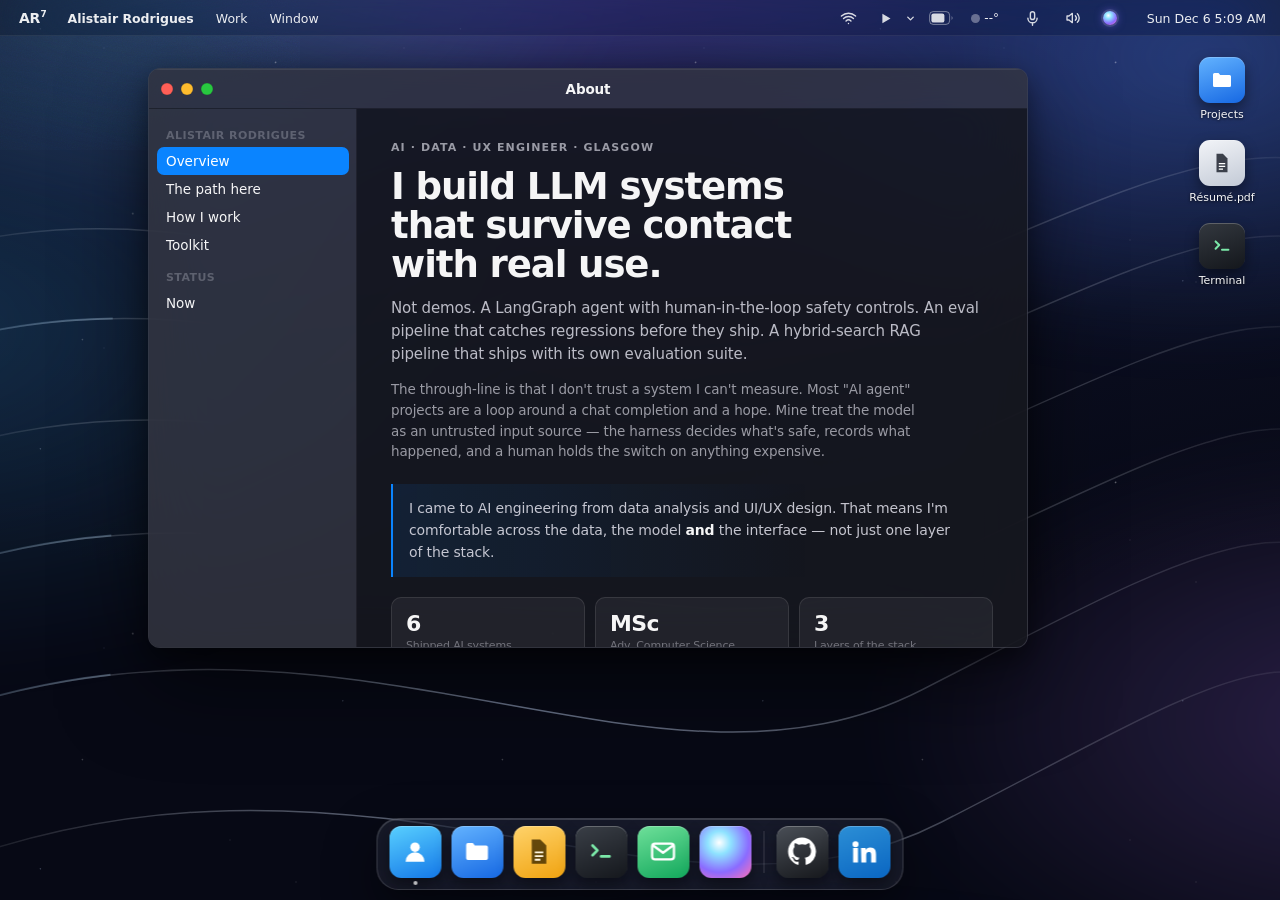
==== index.html @ 6e344611 "feat: small-talk with mood awareness plus menu-bar weather - Ari answers greetings, how-are-you (goo" ====
<!doctype html>
<html lang="en">
<head>
<meta charset="utf-8">
<meta name="viewport" content="width=device-width, initial-scale=1, viewport-fit=cover">
<title>Alistair Rodrigues — AI + Data + UX</title>
<meta name="description" content="Alistair Rodrigues — AI, data and UX engineer. Retrieval systems, agent pipelines, and the interfaces that make them usable.">
<meta name="theme-color" content="#060910">
<link rel="stylesheet" href="css/tokens.css">
<link rel="stylesheet" href="css/desktop.css">
<link rel="stylesheet" href="css/window.css">
<link rel="stylesheet" href="css/mobile.css">
<link rel="stylesheet" href="css/ari.css">
</head>
<body class="booting">

<!-- ═══════════ boot greeting ═══════════ -->
<div class="boot" id="boot">
  <div class="boot-bg" aria-hidden="true"></div>
  <svg class="boot-grain" aria-hidden="true">
    <filter id="bootNoise"><feTurbulence type="fractalNoise" baseFrequency="0.9" numOctaves="4" /></filter>
    <rect width="100%" height="100%" filter="url(#bootNoise)" />
  </svg>

  <svg class="boot-mark" viewBox="0 0 420 200" role="img" aria-label="hello">
    <defs>
      <!-- authored once, stroked three times: halo, glass body, specular edge -->
      <path id="helloPath" pathLength="1" fill="none" d="
        M 36 146
        C 52 150 70 142 82 118
        C 96 86 104 56 98 44
        C 92 32 78 38 78 58
        C 78 92 84 124 88 146
        C 92 122 104 106 122 106
        C 140 106 146 126 142 146
        C 140 128 150 106 170 106
        C 188 106 190 126 168 133
        C 148 139 140 144 148 154
        C 158 164 178 158 186 146
        C 200 116 214 70 214 48
        C 214 32 200 34 200 54
        C 200 92 208 128 214 146
        C 218 158 230 158 238 148
        C 252 118 266 72 266 50
        C 266 34 252 36 252 56
        C 252 94 260 130 266 148
        C 270 160 282 160 290 150
        C 300 132 306 106 326 106
        C 344 106 352 124 344 140
        C 336 156 316 160 310 148
        C 304 136 316 120 334 122
        C 352 124 366 134 382 144" />
      <filter id="helloHalo" x="-30%" y="-60%" width="160%" height="220%">
        <feGaussianBlur stdDeviation="7" />
      </filter>
    </defs>

    <!-- a shear is how oblique letterforms actually work, so the whole hand
         leans together; the translate re-centres what the shear pushes left -->
    <g transform="translate(20 0) skewX(-11)">
      <use class="hp hp-halo" href="#helloPath" />
      <use class="hp hp-body" href="#helloPath" />
      <use class="hp hp-spec" href="#helloPath" />
    </g>
  </svg>
</div>

<!-- ═══════════ menu bar ═══════════ -->
<div class="menubar">
  <button class="mb-item mb-mark" data-menu="m-system" aria-expanded="false" aria-label="AR7 — main menu"><span class="mark-ar">AR</span><span class="mark-7">7</span></button>
  <button class="mb-item is-app" data-menu="m-app" aria-expanded="false">Alistair Rodrigues</button>
  <button class="mb-item mb-hide" data-menu="m-work" aria-expanded="false">Work</button>
  <button class="mb-item mb-hide" data-menu="m-window" aria-expanded="false">Window</button>

  <div class="mb-right">
    <button class="mb-icon" id="net-btn" aria-label="Network speed" title="Check network speed">
      <svg width="17" height="17" viewBox="0 0 24 24" fill="none" stroke="currentColor" stroke-width="2" stroke-linecap="round" aria-hidden="true">
        <path d="M2 8.5a15 15 0 0 1 20 0M5 12a10 10 0 0 1 14 0M8.5 15.5a5 5 0 0 1 7 0"/><circle cx="12" cy="19" r="1" fill="currentColor" stroke="none"/>
      </svg>
    </button>
    <button class="mb-icon" id="play-btn" aria-label="Play music" aria-pressed="false">
      <svg class="ic-play" width="15" height="15" viewBox="0 0 24 24" fill="currentColor" aria-hidden="true"><path d="M7 4.5v15l13-7.5z"/></svg>
      <svg class="ic-pause" width="15" height="15" viewBox="0 0 24 24" fill="currentColor" aria-hidden="true" hidden><path d="M6.5 4.5h4v15h-4zm7 0h4v15h-4z"/></svg>
    </button>
    <button class="mb-icon mb-chev" id="music-toggle" aria-label="Show what's playing" aria-expanded="false">
      <svg width="11" height="11" viewBox="0 0 24 24" fill="none" stroke="currentColor" stroke-width="3" stroke-linecap="round" stroke-linejoin="round" aria-hidden="true"><path d="m6 9 6 6 6-6"/></svg>
    </button>
    <svg class="mb-hide" width="26" height="14" viewBox="0 0 26 14" fill="none" aria-hidden="true">
      <rect x="0.6" y="0.6" width="20" height="12.8" rx="3.6" stroke="currentColor" stroke-opacity=".5"/>
      <rect x="2.4" y="2.4" width="13" height="9.2" rx="2.2" fill="currentColor"/>
      <path d="M22.6 5v4a2.6 2.6 0 0 0 0-4Z" fill="currentColor" fill-opacity=".55"/>
    </svg>
    <button class="mb-icon mb-wx" id="wx-btn" aria-label="Local weather" title="Local weather">
      <span class="wx-dot" aria-hidden="true"></span><span class="wx-temp">--°</span>
    </button>
    <button class="mb-icon" id="ari-mic" aria-label="Talk to Ari" title="Talk to Ari" aria-pressed="false">
      <svg width="15" height="15" viewBox="0 0 24 24" fill="none" stroke="currentColor" stroke-width="2" stroke-linecap="round" stroke-linejoin="round" aria-hidden="true"><rect x="9" y="2.5" width="6" height="11" rx="3"/><path d="M5.5 11.5a6.5 6.5 0 0 0 13 0M12 18v3.5"/></svg>
    </button>
    <button class="mb-icon" id="ari-sound" aria-label="Mute Ari" title="Ari voice on/off" aria-pressed="true">
      <svg class="snd-on" width="16" height="16" viewBox="0 0 24 24" fill="none" stroke="currentColor" stroke-width="2" stroke-linecap="round" stroke-linejoin="round" aria-hidden="true"><path d="M11 5 6 9H3v6h3l5 4z"/><path d="M15.5 8.5a5 5 0 0 1 0 7M18.5 5.5a9 9 0 0 1 0 13"/></svg>
      <svg class="snd-off" width="16" height="16" viewBox="0 0 24 24" fill="none" stroke="currentColor" stroke-width="2" stroke-linecap="round" stroke-linejoin="round" aria-hidden="true" hidden><path d="M11 5 6 9H3v6h3l5 4z"/><path d="m22 9-6 6M16 9l6 6"/></svg>
    </button>
    <button class="mb-icon mb-ari" id="ari-orb" aria-label="Ari" aria-pressed="false"><span class="orb"></span></button>
    <span class="mb-clock"><span class="mb-date"></span> <span class="mb-time"></span></span>
  </div>
</div>

<div class="mb-menu" hidden></div>

<div class="popover" id="net-pop" hidden>
  <h4>Network</h4>
  <p class="net-line"><span>Status</span><b id="net-status">—</b></p>
  <p class="net-line"><span>Latency</span><b id="net-ping">—</b></p>
  <p class="net-line"><span>Download</span><b id="net-speed">—</b></p>
  <p class="net-line"><span>Upload</span><b id="net-up">—</b></p>
  <p class="net-note" id="net-note"></p>
  <button class="btn" id="net-run">Run test</button>
</div>

<div class="popover" id="wx-pop" hidden>
  <h4>Weather</h4>
  <p class="net-line"><span>Place</span><b id="wx-place">—</b></p>
  <p class="net-line"><span>Now</span><b id="wx-now">—</b></p>
  <p class="net-line"><span>Humidity</span><b id="wx-hum">—</b></p>
  <p class="net-note" id="wx-note"></p>
  <button class="btn" id="wx-run">Refresh</button>
</div>

<div class="popover" id="music-pop" hidden>
  <h4>Now Playing</h4>
  <p class="music-title" id="np-title">Nothing playing</p>
  <p class="music-sub" id="np-sub">Press play to start</p>
  <div class="tracklist" id="tracklist"></div>
  <label class="vol-row"><span>Volume</span><input type="range" id="vol" min="0" max="100" value="55" aria-label="Volume"></label>
</div>

<!-- Ari's face on hover over the orb or the dock icon; the buttons themselves are the accessible controls -->
<div class="ari-peek" id="ari-peek" aria-hidden="true" hidden>
  <canvas width="128" height="152"></canvas>
  <div>
    <p class="peek-line"></p>
    <p class="peek-cta">Click to talk</p>
  </div>
</div>

<!-- menu contents -->
<template id="m-system">
  <button data-action="open:about">About This Portfolio</button>
  <hr>
  <button data-action="open:resume">Résumé<kbd>⌘R</kbd></button>
  <button data-action="open:contact">Get in touch<kbd>⌘K</kbd></button>
  <hr>
  <button data-action="closeAll">Close all windows</button>
</template>
<template id="m-app">
  <button data-action="open:about">About Alistair</button>
  <button data-action="open:terminal">Terminal</button>
  <hr>
  <button data-action="link:https://github.com/Alistair77">GitHub ↗</button>
  <button data-action="link:https://linkedin.com/in/alistair77">LinkedIn ↗</button>
</template>
<template id="m-work">
  <button data-action="open:projects">All projects<kbd>⌘1</kbd></button>
  <button data-action="open:resume">Experience</button>
  <hr>
  <button data-action="open:contact">Start a project</button>
</template>
<template id="m-window">
  <button data-action="open:about">About</button>
  <button data-action="open:projects">Projects</button>
  <button data-action="open:terminal">Terminal</button>
  <button data-action="open:contact">Contact</button>
  <button data-action="open:ari">Ari</button>
  <hr>
  <button data-action="closeAll">Close all<kbd>⌘⌥W</kbd></button>
</template>

<!-- ═══════════ desktop ═══════════ -->
<main class="desktop">
  <div class="wallpaper" aria-hidden="true">
    <div class="wall-bloom"></div>
    <div class="wall-bloom b2"></div>
    <svg class="wall-arcs" viewBox="0 0 1400 900" preserveAspectRatio="none">
      <defs>
        <linearGradient id="arcGrad" x1="0" y1="0" x2="1" y2="0">
          <stop offset="0%" stop-color="#fff" stop-opacity="0"/>
          <stop offset="42%" stop-color="#C9DCFF" stop-opacity=".50"/>
          <stop offset="100%" stop-color="#fff" stop-opacity="0"/>
        </linearGradient>
        <linearGradient id="arcHot" x1="0" y1="0" x2="1" y2="0">
          <stop offset="0%" stop-color="#9FD4FF" stop-opacity="0"/>
          <stop offset="50%" stop-color="#EAF4FF" stop-opacity=".95"/>
          <stop offset="100%" stop-color="#9FD4FF" stop-opacity="0"/>
        </linearGradient>
        <g id="arcset">
          <path id="p1" d="M-60 300 C 300 180, 620 420, 900 330 S 1330 150, 1470 250"/>
          <path id="p2" d="M-60 380 C 320 250, 640 490, 920 395 S 1340 215, 1470 320"/>
          <path id="p3" d="M-60 470 C 340 330, 660 570, 940 470 S 1350 290, 1470 400"/>
          <path id="p4" d="M-60 570 C 360 420, 680 660, 960 555 S 1360 375, 1470 490"/>
          <path id="p5" d="M-60 690 C 380 530, 700 770, 980 650 S 1370 470, 1470 600"/>
          <path id="p6" d="M-60 820 C 400 640, 720 880, 1000 760 S 1380 570, 1470 720"/>
        </g>
      </defs>
      <g class="arc-base" fill="none"><use href="#arcset"/></g>
      <g class="arc-glow" fill="none">
        <use class="g1" href="#p2"/>
        <use class="g2" href="#p4"/>
        <use class="g3" href="#p5"/>
      </g>
    </svg>
    <div class="wall-dust d1"></div>
    <div class="wall-dust d2"></div>
    <svg class="wall-grain"><filter id="g"><feTurbulence type="fractalNoise" baseFrequency="0.8" numOctaves="3"/></filter><rect width="100%" height="100%" filter="url(#g)"/></svg>
  </div>

  <ul class="desk-icons">
    <li><button class="desk-icon" data-open="projects">
      <span class="glyph" style="background:linear-gradient(160deg,#63B3FF,#1668E3)">
        <svg width="24" height="24" viewBox="0 0 24 24" fill="#fff"><path d="M3 6.5A1.5 1.5 0 0 1 4.5 5h4l1.7 2H19.5A1.5 1.5 0 0 1 21 8.5v9A1.5 1.5 0 0 1 19.5 19h-15A1.5 1.5 0 0 1 3 17.5Z"/></svg>
      </span><span>Projects</span></button></li>
    <li><button class="desk-icon" data-open="resume">
      <span class="glyph" style="background:linear-gradient(160deg,#F2F4F8,#C3CAD6)">
        <svg width="22" height="22" viewBox="0 0 24 24" fill="#2A2F3A"><path d="M6 2h7l5 5v15H6z" opacity=".9"/><path d="M8.5 12h7v1.4h-7zm0 3h7v1.4h-7zm0 3h4.6v1.4H8.5z" fill="#fff"/></svg>
      </span><span>Résumé.pdf</span></button></li>
    <li><button class="desk-icon" data-open="terminal">
      <span class="glyph" style="background:linear-gradient(160deg,#33383F,#14171C)">
        <svg width="22" height="22" viewBox="0 0 24 24" fill="none" stroke="#7BE8A8" stroke-width="2.2" stroke-linecap="round" stroke-linejoin="round"><path d="M5 7l4 4-4 4M12 16h7"/></svg>
      </span><span>Terminal</span></button></li>
  </ul>

  <div id="windows"></div>
</main>

<!-- ═══════════ dock ═══════════ -->
<nav class="dock" aria-label="Dock">
  <button class="dock-item" data-app="about" data-tip="About" aria-label="About">
    <span class="glyph" style="background:linear-gradient(160deg,#59D0FF,#1478E8)">
      <svg viewBox="0 0 24 24" fill="#fff"><circle cx="12" cy="8.4" r="3.9"/><path d="M4.2 20.4a7.8 7.8 0 0 1 15.6 0z"/></svg>
    </span>
  </button>
  <button class="dock-item" data-app="projects" data-tip="Projects" aria-label="Projects">
    <span class="glyph" style="background:linear-gradient(160deg,#63B3FF,#1668E3)">
      <svg viewBox="0 0 24 24" fill="#fff"><path d="M3 6.5A1.5 1.5 0 0 1 4.5 5h4l1.7 2H19.5A1.5 1.5 0 0 1 21 8.5v9A1.5 1.5 0 0 1 19.5 19h-15A1.5 1.5 0 0 1 3 17.5Z"/></svg>
    </span>
  </button>
  <button class="dock-item" data-app="resume" data-tip="Résumé" aria-label="Résumé">
    <span class="glyph" style="background:linear-gradient(160deg,#FFD36B,#F0A310)">
      <svg viewBox="0 0 24 24" fill="#4A3200"><path d="M6 2h7l5 5v15H6z" opacity=".85"/><path d="M8.5 12h7v1.5h-7zm0 3h7v1.5h-7zm0 3h4.6v1.5H8.5z" fill="#FFF6DF"/></svg>
    </span>
  </button>
  <button class="dock-item" data-app="terminal" data-tip="Terminal" aria-label="Terminal">
    <span class="glyph" style="background:linear-gradient(160deg,#3A3F47,#15181D)">
      <svg viewBox="0 0 24 24" fill="none" stroke="#7BE8A8" stroke-width="2.2" stroke-linecap="round" stroke-linejoin="round"><path d="M5 7l4 4-4 4M12 16h7"/></svg>
    </span>
  </button>
  <button class="dock-item" data-app="contact" data-tip="Contact" aria-label="Contact">
    <span class="glyph" style="background:linear-gradient(160deg,#6FE09A,#12A85C)">
      <svg viewBox="0 0 24 24" fill="none" stroke="#fff" stroke-width="1.9" stroke-linejoin="round"><rect x="3" y="5.5" width="18" height="13" rx="2.4"/><path d="m3.8 7 8.2 6 8.2-6"/></svg>
    </span>
  </button>
  <button class="dock-item" data-app="ari" data-tip="Ari" aria-label="Ari, your guide">
    <span class="glyph glyph-ari"></span>
  </button>
  <span class="dock-sep"></span>
  <a class="dock-item" href="https://github.com/Alistair77" target="_blank" rel="noopener" data-tip="GitHub" aria-label="GitHub profile">
    <span class="glyph" style="background:linear-gradient(160deg,#4A4F57,#16181C)">
      <svg viewBox="0 0 24 24" fill="#fff" aria-hidden="true"><path d="M12 .5C5.73.5.5 5.73.5 12c0 5.09 3.29 9.4 7.86 10.93.58.1.79-.25.79-.56v-2.1c-3.2.7-3.88-1.37-3.88-1.37-.53-1.34-1.29-1.7-1.29-1.7-1.05-.72.08-.7.08-.7 1.16.08 1.77 1.19 1.77 1.19 1.03 1.77 2.7 1.26 3.36.96.1-.75.4-1.26.73-1.55-2.56-.29-5.25-1.28-5.25-5.7 0-1.26.45-2.29 1.19-3.1-.12-.29-.52-1.46.11-3.05 0 0 .97-.31 3.18 1.18a11 11 0 0 1 5.8 0c2.2-1.49 3.17-1.18 3.17-1.18.63 1.59.23 2.76.12 3.05.74.81 1.18 1.84 1.18 3.1 0 4.43-2.69 5.4-5.26 5.69.41.36.78 1.06.78 2.14v3.17c0 .31.21.67.8.56A11.51 11.51 0 0 0 23.5 12C23.5 5.73 18.27.5 12 .5z"/></svg>
    </span>
  </a>
  <a class="dock-item" href="https://linkedin.com/in/alistair77" target="_blank" rel="noopener" data-tip="LinkedIn" aria-label="LinkedIn profile">
    <span class="glyph" style="background:linear-gradient(160deg,#2C8FD6,#0A66C2)">
      <svg viewBox="0 0 24 24" fill="#fff" aria-hidden="true"><path d="M4.98 3.5a2.5 2.5 0 1 1 0 5 2.5 2.5 0 0 1 0-5zM3 9h4v12H3zM9.5 9h3.8v1.64h.06c.53-.95 1.83-1.95 3.76-1.95 4.02 0 4.76 2.5 4.76 5.76V21h-4v-5.6c0-1.34-.03-3.06-1.9-3.06-1.9 0-2.19 1.46-2.19 2.96V21h-4z"/></svg>
    </span>
  </a>
</nav>

<!-- ═══════════ app windows ═══════════ -->

<template data-app="about" data-title="About" data-width="880" data-height="580">
  <nav class="sidebar">
    <div class="sb-label">Alistair Rodrigues</div>
    <button class="sb-item" data-pane="intro" aria-selected="true">Overview</button>
    <button class="sb-item" data-pane="path">The path here</button>
    <button class="sb-item" data-pane="how">How I work</button>
    <button class="sb-item" data-pane="stack">Toolkit</button>
    <div class="sb-label">Status</div>
    <button class="sb-item" data-pane="now">Now</button>
  </nav>
  <div class="content">
    <section class="pane" data-pane="intro">
      <p class="eyebrow">AI · Data · UX Engineer · Glasgow</p>
      <h1>I build LLM systems<br>that survive contact<br>with real use.</h1>
      <p class="lede">Not demos. A LangGraph agent with human-in-the-loop safety controls. An eval pipeline that catches regressions <em>before</em> they ship. A hybrid-search RAG pipeline that ships with its own evaluation suite.</p>
      <p>The through-line is that I don't trust a system I can't measure. Most "AI agent" projects are a loop around a chat completion and a hope. Mine treat the model as an untrusted input source — the harness decides what's safe, records what happened, and a human holds the switch on anything expensive.</p>

      <div class="quote">
        <p>I came to AI engineering from data analysis and UI/UX design. That means I'm comfortable across the data, the model <em>and</em> the interface — not just one layer of the stack.</p>
      </div>

      <div class="stats">
        <div class="stat"><b>6</b><span>Shipped AI systems</span></div>
        <div class="stat"><b>MSc</b><span>Adv. Computer Science</span></div>
        <div class="stat"><b>3</b><span>Layers of the stack</span></div>
      </div>

      <div class="btn-row">
        <button class="btn primary" data-open="projects">See the work</button>
        <button class="btn" data-open="contact">Get in touch</button>
      </div>
    </section>

    <section class="pane" data-pane="path" hidden>
      <p class="eyebrow">Background</p>
      <h1>The path here</h1>
      <p class="lede">Three disciplines, in the order I picked them up — each one still doing work in how I build.</p>

      <ol class="path">
        <li>
          <h3>Data analysis</h3>
          <p>SQL, Pandas, scikit-learn, R, and the dashboards that carry the result — Tableau, Power BI, Streamlit. This is where I learned that a number nobody can interrogate is a number nobody should trust. It's the same instinct behind writing an eval pipeline before claiming a model improved.</p>
        </li>
        <li>
          <h3>UI/UX design</h3>
          <p>Figma, React, Three.js, WebGL. Design taught me that the interface <em>is</em> where the product actually happens. A retrieval system nobody can steer is a research demo — so I build the front end with the same care as the pipeline behind it.</p>
        </li>
        <li>
          <h3>AI engineering</h3>
          <p>LangGraph, the Claude API, RAG, LLM-as-judge evaluation, agent regression testing, Ollama and Groq. Currently deepening this through a structured AI engineering course, with retrieval, agents and evals as the core focus — alongside an MSc in Advanced Computer Science at Strathclyde.</p>
        </li>
      </ol>

      <p>Most people in this field arrive from one direction. Arriving from three is why I tend to notice when the model is fine and the <em>retrieval</em> is broken, or when the pipeline is correct and the interface is the thing failing the user.</p>
    </section>

    <section class="pane" data-pane="how" hidden>
      <p class="eyebrow">Principles</p>
      <h1>How I work</h1>
      <p class="lede">Four things I believe strongly enough that they show up in every repository I own.</p>

      <h2>Measure it or don't claim it</h2>
      <p>Every AI system I build ships with an evaluation harness — a rubric, persisted runs, and a dashboard that catches regressions. Agent Evals exists because "it feels better now" is not a metric, and because version 2 breaking something version 1 handled is the failure nobody notices until a user does.</p>

      <h2>Retrieval beats a bigger prompt</h2>
      <p>Hybrid vector and keyword search, proper reranking, deterministic chunk IDs. Most "the model is wrong" problems are retrieval problems wearing a costume. And when retrieval genuinely can't answer, the honest move is to refuse — RAGStar says so rather than inventing something, and makes no model call at all.</p>

      <h2>The model is untrusted input</h2>
      <p>It can request an action; my code decides whether to run it. Consequential actions stop and wait for a human, prompt injection gets screened and logged, and everything lands in an append-only audit trail you can replay months later.</p>

      <h2>Local first, where it's possible</h2>
      <p>RAGStar and Zetsu both run entirely on your own machine — no API keys, no accounts, nothing uploaded. Partly cost, mostly privacy: the people who most need to ask questions of their own documents are often the least able to send them somewhere else.</p>
    </section>

    <section class="pane" data-pane="stack" hidden>
      <p class="eyebrow">Toolkit</p>
      <h1>Things I reach for</h1>
      <p>Tools are cheap; judgement isn't. This is what I'm genuinely fluent in.</p>

      <h2>AI &amp; LLM engineering</h2>
      <div class="tags"><span class="tag">LangGraph</span><span class="tag">Claude API</span><span class="tag">RAG</span><span class="tag">Hybrid vector + keyword search</span><span class="tag">LLM-as-judge</span><span class="tag">Agent regression testing</span><span class="tag">Ollama</span><span class="tag">Groq</span></div>

      <h2>Backend &amp; infrastructure</h2>
      <div class="tags"><span class="tag">Python</span><span class="tag">FastAPI</span><span class="tag">PostgreSQL</span><span class="tag">Redis</span><span class="tag">DuckDB</span><span class="tag">Docker</span><span class="tag">Git</span><span class="tag">CI/CD</span></div>

      <h2>Data &amp; analytics</h2>
      <div class="tags"><span class="tag">SQL</span><span class="tag">Pandas</span><span class="tag">NumPy</span><span class="tag">scikit-learn</span><span class="tag">R</span><span class="tag">MATLAB</span><span class="tag">Matplotlib</span><span class="tag">Seaborn</span><span class="tag">Tableau</span><span class="tag">Power BI</span><span class="tag">Streamlit</span></div>

      <h2>Frontend &amp; product</h2>
      <div class="tags"><span class="tag">React</span><span class="tag">HTML/CSS</span><span class="tag">Three.js</span><span class="tag">WebGL</span><span class="tag">Figma</span><span class="tag">UI/UX design</span></div>

      <h2>Working with people</h2>
      <div class="tags"><span class="tag">Agile/Scrum</span><span class="tag">Stakeholder communication</span><span class="tag">Team leadership</span></div>
    </section>

    <section class="pane" data-pane="now" hidden>
      <p class="eyebrow">Updated this month</p>
      <h1>Now</h1>
      <p class="lede">What I'm actually doing, as of right now.</p>

      <h2>Building</h2>
      <p>Agent tooling — orchestration with human checkpoints, and the evaluation pipeline that keeps it honest. Most recently a semantic caching layer that answers near-duplicate prompts from a vector cache instead of paying for the model call twice.</p>

      <h2>Studying</h2>
      <p>An MSc in Advanced Computer Science at Strathclyde, plus a structured AI engineering course focused on retrieval, agents and evals.</p>

      <h2>Open to</h2>
      <p>AI engineering roles and freelance work. If it involves retrieval, agents, evaluation, or making a model usable by people who didn't build it — I'm interested.</p>

      <div class="btn-row">
        <button class="btn primary" data-open="contact">Start a conversation</button>
        <button class="btn" data-open="resume">Read the résumé</button>
        <button class="btn" data-open="projects">See the work</button>
      </div>
    </section>
  </div>
</template>

<template data-app="projects" data-title="Projects" data-width="920" data-height="600">
  <nav class="sidebar"></nav>
  <div class="content"></div>
</template>

<template data-app="resume" data-title="Résumé.pdf" data-width="820" data-height="640">
  <div class="pdfwrap">
    <object class="pdfview" data="assets/resume.pdf#view=FitH" type="application/pdf">
      <div class="pdffallback">
        <h2>Preview unavailable</h2>
        <p>Your browser can't display the PDF inline — open or download it instead.</p>
        <a class="btn primary" href="assets/resume.pdf" target="_blank" rel="noopener">Open PDF</a>
      </div>
    </object>
    <div class="pdfbar">
      <span>Alistair Rodrigues — Résumé · PDF</span>
      <span class="pdfbar-actions">
        <a class="btn" href="assets/resume.pdf" target="_blank" rel="noopener">Open in tab</a>
        <a class="btn primary" href="assets/resume.pdf" download="Alistair-Rodrigues-Resume.pdf">Download PDF</a>
      </span>
    </div>
  </div>
</template>

<template data-app="terminal" data-title="alistair@cosmos — zsh" data-width="720" data-height="440">
  <div class="terminal" id="term">
    <div class="term-out" id="term-out"></div>
    <form class="term-line" id="term-form" autocomplete="off">
      <label class="term-ps" for="term-in">alistair@cosmos:~$</label>
      <input class="term-in" id="term-in" name="cmd" autocomplete="off"
             autocapitalize="off" autocorrect="off" spellcheck="false"
             aria-label="Terminal input">
    </form>
  </div>
</template>

<template data-app="contact" data-title="Get in touch" data-width="660" data-height="500">
  <div class="content">
    <p class="eyebrow">Say hello</p>
    <h1>Let's talk.</h1>
    <p class="lede">Roles, collaborations, or a hard retrieval problem you can't stop thinking about — all welcome. I read everything and reply within a day or two.</p>

    <div class="contact-grid">
      <a class="ccard" href="mailto:alistairar7@gmail.com">
        <span class="ccard-ic" style="background:linear-gradient(160deg,#6FE09A,#12A85C)">
          <svg width="18" height="18" viewBox="0 0 24 24" fill="none" stroke="#fff" stroke-width="1.9" stroke-linejoin="round"><rect x="3" y="5.5" width="18" height="13" rx="2.4"/><path d="m3.8 7 8.2 6 8.2-6"/></svg>
        </span>
        <span><b>Email</b><em>alistairar7@gmail.com</em></span>
      </a>
      <button class="ccard" id="copy-mail">
        <span class="ccard-ic" style="background:linear-gradient(160deg,#8C93A8,#4A4F5E)">
          <svg width="18" height="18" viewBox="0 0 24 24" fill="none" stroke="#fff" stroke-width="1.9" stroke-linejoin="round"><rect x="9" y="9" width="11" height="11" rx="2.2"/><path d="M5 15V6a2 2 0 0 1 2-2h8"/></svg>
        </span>
        <span><b>Copy address</b><em id="copy-state">One click</em></span>
      </button>
      <a class="ccard" href="https://github.com/Alistair77" target="_blank" rel="noopener">
        <span class="ccard-ic" style="background:linear-gradient(160deg,#4A4F57,#16181C)">
          <svg width="18" height="18" viewBox="0 0 24 24" fill="#fff"><path d="M12 .5C5.73.5.5 5.73.5 12c0 5.09 3.29 9.4 7.86 10.93.58.1.79-.25.79-.56v-2.1c-3.2.7-3.88-1.37-3.88-1.37-.53-1.34-1.29-1.7-1.29-1.7-1.05-.72.08-.7.08-.7 1.16.08 1.77 1.19 1.77 1.19 1.03 1.77 2.7 1.26 3.36.96.1-.75.4-1.26.73-1.55-2.56-.29-5.25-1.28-5.25-5.7 0-1.26.45-2.29 1.19-3.1-.12-.29-.52-1.46.11-3.05 0 0 .97-.31 3.18 1.18a11 11 0 0 1 5.8 0c2.2-1.49 3.17-1.18 3.17-1.18.63 1.59.23 2.76.12 3.05.74.81 1.18 1.84 1.18 3.1 0 4.43-2.69 5.4-5.26 5.69.41.36.78 1.06.78 2.14v3.17c0 .31.21.67.8.56A11.51 11.51 0 0 0 23.5 12C23.5 5.73 18.27.5 12 .5z"/></svg>
        </span>
        <span><b>GitHub</b><em>@Alistair77</em></span>
      </a>
      <a class="ccard" href="https://linkedin.com/in/alistair77" target="_blank" rel="noopener">
        <span class="ccard-ic" style="background:linear-gradient(160deg,#2C8FD6,#0A66C2)">
          <svg width="18" height="18" viewBox="0 0 24 24" fill="#fff"><path d="M4.98 3.5a2.5 2.5 0 1 1 0 5 2.5 2.5 0 0 1 0-5zM3 9h4v12H3zM9.5 9h3.8v1.64h.06c.53-.95 1.83-1.95 3.76-1.95 4.02 0 4.76 2.5 4.76 5.76V21h-4v-5.6c0-1.34-.03-3.06-1.9-3.06-1.9 0-2.19 1.46-2.19 2.96V21h-4z"/></svg>
        </span>
        <span><b>LinkedIn</b><em>in/alistair77</em></span>
      </a>
    </div>

    <h2>Currently</h2>
    <p>Finishing an MSc in Advanced Computer Science at Strathclyde, and building agent tooling in the meantime. Open to AI engineering roles and freelance work.</p>

    <div class="btn-row">
      <a class="btn primary" href="mailto:alistairar7@gmail.com">Compose email</a>
      <button class="btn" data-open="resume">View résumé</button>
      <button class="btn" data-open="projects">See the work</button>
    </div>
  </div>
</template>

<template data-app="ari" data-title="Ari" data-width="1000" data-height="700">
  <div class="ari-body">
    <!-- phones only: "show me the work" opens this instead of Projects, which would cover Ari -->
    <nav class="ari-strip" aria-label="AI projects" hidden><span class="strip-label">AI projects</span></nav>
    <div class="ari-dlg">
      <div class="ari-head">
        <p class="d-name">Ari</p>
        <span class="ari-toggles">
        <button type="button" class="ari-voice" aria-label="Switch voice character">Soft</button>
        <button type="button" class="ari-sound" aria-pressed="false" aria-label="Let Ari speak">
          <svg class="off" viewBox="0 0 24 24" fill="none" stroke="currentColor" stroke-width="2" stroke-linecap="round" stroke-linejoin="round" aria-hidden="true"><path d="M11 5 6 9H3v6h3l5 4z"/><path d="m22 9-6 6M16 9l6 6"/></svg>
          <svg class="on" viewBox="0 0 24 24" fill="none" stroke="currentColor" stroke-width="2" stroke-linecap="round" stroke-linejoin="round" aria-hidden="true"><path d="M11 5 6 9H3v6h3l5 4z"/><path d="M15.5 8.5a5 5 0 0 1 0 7M18.5 5.5a9 9 0 0 1 0 13"/></svg>
        </button>
        </span>
      </div>
      <p class="d-prev" aria-hidden="true"></p>
      <p class="d-line" aria-live="polite"></p>
      <div class="d-chips"></div>
      <p class="d-src" aria-live="polite"></p>
      <form class="d-ask"><button type="button" class="d-mic" aria-label="Talk to Ari" title="Talk to Ari"><svg viewBox="0 0 24 24" fill="none" stroke="currentColor" stroke-width="2" stroke-linecap="round" stroke-linejoin="round" aria-hidden="true"><rect x="9" y="2.5" width="6" height="11" rx="3"/><path d="M5.5 11.5a6.5 6.5 0 0 0 13 0M12 18v3.5"/></svg></button><input id="ask-ari" name="q" placeholder="Tap the mic and ask, or type…" autocomplete="off" aria-label="Ask Ari"><button type="submit" aria-label="Send">↑</button></form>
      <div class="ari-outfit">
        <button type="button" class="fit" data-fit="tee" aria-label="T-shirt" aria-pressed="true">
          <svg viewBox="0 0 24 24" fill="none" stroke="currentColor" stroke-width="1.6" stroke-linejoin="round" aria-hidden="true"><path d="M8.2 3.2 3.6 5.4 1.8 9.4l3.4 1.5 1-1.6V20.8h11.6V9.3l1 1.6 3.4-1.5-1.8-4L15.8 3.2c-.9 1.5-2.2 2.2-3.8 2.2s-2.9-.7-3.8-2.2Z"/></svg>
        </button>
        <button type="button" class="fit" data-fit="robot" aria-label="Robotic" aria-pressed="false">
          <svg viewBox="0 0 24 24" fill="none" stroke="currentColor" stroke-width="1.5" aria-hidden="true"><circle cx="12" cy="12" r="9.6"/><circle cx="12" cy="12" r="6.4" stroke-dasharray="3.2 1.8"/><circle cx="12" cy="12" r="2.6" fill="currentColor" stroke="none"/></svg>
        </button>
      </div>
    </div>
    <div class="ari-fig"><canvas width="620" height="824" aria-hidden="true"></canvas></div>
  </div>
</template>

<script type="module" src="js/hello.js"></script>
<script type="module" src="js/desktop.js"></script>
<script type="module" src="js/statusbar.js"></script>
<script type="module" src="js/terminal.js"></script>
<script type="module" src="js/ari/ari.js"></script>
<script type="module" src="js/ari/peek.js"></script>
</body>
</html>
---- css/tokens.css ----
/* Design tokens. Everything visual is tuned here first. */
:root {
  /* macOS system palette — keeps the chrome reading as native */
  --accent: #0A84FF;
  --accent-deep: #0060DF;
  --green: #32D74B;
  --teal: #5AC8C8;
  --red: #FF453A;
  --orange: #FF9F0A;

  /* traffic lights */
  --tl-red: #FF5F57;
  --tl-yellow: #FEBC2E;
  --tl-green: #28C840;

  /* type */
  --text: rgba(255, 255, 255, 0.96);
  --muted: rgba(235, 235, 245, 0.62);
  --muted-2: rgba(235, 235, 245, 0.40);
  --muted-3: rgba(235, 235, 245, 0.26);

  /* surfaces */
  --chrome: rgba(38, 40, 48, 0.72);
  --chrome-2: rgba(34, 36, 44, 0.74);
  --sidebar: rgba(66, 69, 82, 0.46);
  --sheet: rgba(24, 26, 31, 0.92);
  --hair: rgba(255, 255, 255, 0.10);
  --hair-strong: rgba(255, 255, 255, 0.16);
  --fill: rgba(255, 255, 255, 0.06);
  --fill-2: rgba(255, 255, 255, 0.09);

  /* depth */
  --shadow-win: 0 34px 86px rgba(0, 0, 0, 0.55), 0 10px 24px rgba(0, 0, 0, 0.38);
  --shadow-dock: 0 22px 54px rgba(0, 0, 0, 0.46), inset 0 1px 0 rgba(255, 255, 255, 0.16);
  --shadow-pop: 0 18px 44px rgba(0, 0, 0, 0.5);
  --blur-chrome: blur(34px) saturate(180%);

  /* geometry */
  --radius-win: 12px;
  --radius-pop: 12px;
  --menubar-h: 36px;
  --dock-icon: 52px;

  /* motion */
  --ease: cubic-bezier(0.22, 0.61, 0.36, 1);
  --ease-snap: cubic-bezier(0.32, 0.9, 0.3, 1);
  --dur-fast: 140ms;
  --dur: 260ms;
  --dur-win: 360ms;

  /* text scale */
  --text-xs: 11px;
  --text-sm: 12.5px;
  --text-base: 13.5px;
  --text-lg: 17px;
  --text-title: clamp(1.6rem, 1.2rem + 1.4vw, 2.4rem);

  font-synthesis: none;
  color-scheme: dark;
}

* { box-sizing: border-box; }

html, body {
  height: 100%;
  margin: 0;
  overflow: hidden;
}

body {
  background: #05070B;
  color: var(--text);
  font-family: -apple-system, "SF Pro Text", "SF Pro Display", system-ui,
    "Helvetica Neue", Inter, sans-serif;
  font-size: var(--text-base);
  -webkit-font-smoothing: antialiased;
  letter-spacing: -0.01em;
}

button { font: inherit; color: inherit; }

:focus-visible {
  outline: 2px solid var(--accent);
  outline-offset: 2px;
  border-radius: 6px;
}

::selection { background: rgba(10, 132, 255, 0.35); }

/* thin translucent scrollbars, like the real thing */
::-webkit-scrollbar { width: 9px; height: 9px; }
::-webkit-scrollbar-thumb {
  background: rgba(255, 255, 255, 0.18);
  border-radius: 9px;
  border: 2px solid transparent;
  background-clip: content-box;
}
::-webkit-scrollbar-thumb:hover { background: rgba(255, 255, 255, 0.3); background-clip: content-box; }
::-webkit-scrollbar-track { background: transparent; }

@media (prefers-reduced-motion: reduce) {
  *, *::before, *::after {
    animation-duration: 0.01ms !important;
    animation-iteration-count: 1 !important;
    transition-duration: 0.01ms !important;
  }
}
---- css/desktop.css ----
/* Desktop surface: wallpaper, menu bar, desktop icons, dock. */

.desktop {
  position: fixed;
  inset: 0;
  overflow: hidden;
  background: #060910;
}

/* ---------- wallpaper ---------- */
/* Four independent motions keep it breathing: a drifting bloom, a slow
   field rotation, light travelling along the arcs, and parallax dust. */
.wallpaper { position: absolute; inset: 0; pointer-events: none; }

/* base field — deep, but never flat black */
.wallpaper::before {
  content: "";
  position: absolute;
  inset: 0;
  background:
    radial-gradient(120% 82% at 50% -14%, #2A2F6B 0%, #161a40 34%, #0B0E20 66%, #070915 100%),
    linear-gradient(180deg, #0C1030 0%, #070A16 100%);
}

/* the bloom — slow breathe so the scene is never perfectly still */
.wall-bloom {
  position: absolute;
  inset: -34%;
  background:
    radial-gradient(38% 30% at 46% 8%, rgba(132, 112, 255, 0.58), transparent 68%),
    radial-gradient(34% 28% at 76% 24%, rgba(72, 126, 240, 0.36), transparent 70%),
    radial-gradient(40% 32% at 16% 42%, rgba(46, 132, 190, 0.28), transparent 72%),
    radial-gradient(46% 34% at 58% 104%, rgba(58, 74, 196, 0.34), transparent 70%);
  filter: blur(26px);
  animation: bloomBreathe 26s ease-in-out infinite alternate;
  will-change: transform, opacity;
}

@keyframes bloomBreathe {
  from { transform: scale(1) translate3d(0, 0, 0); opacity: 0.88; }
  to   { transform: scale(1.09) translate3d(1.8%, -1.4%, 0); opacity: 1; }
}

/* a second, offset bloom drifting the other way — the crossing of the two
   is what stops the glow reading as a static gradient */
.wall-bloom.b2 {
  background:
    radial-gradient(30% 24% at 28% 18%, rgba(88, 196, 224, 0.26), transparent 70%),
    radial-gradient(32% 26% at 84% 68%, rgba(150, 96, 220, 0.24), transparent 72%);
  animation: bloomDrift 34s ease-in-out infinite alternate;
  mix-blend-mode: screen;
}

@keyframes bloomDrift {
  from { transform: translate3d(-2.4%, 1.6%, 0) scale(1.04); opacity: 0.6; }
  to   { transform: translate3d(2.6%, -1.8%, 0) scale(1.12); opacity: 0.95; }
}

.wall-arcs {
  position: absolute;
  inset: -10% -5%;
  width: 110%;
  height: 120%;
  animation: arcDrift 52s ease-in-out infinite alternate;
  will-change: transform;
}

@keyframes arcDrift {
  from { transform: translate3d(0, 0, 0) scale(1) rotate(0deg); }
  to   { transform: translate3d(-1.8%, 1.4%, 0) scale(1.04) rotate(0.6deg); }
}

/* stroke must sit on the <use> itself — CSS cannot select into its shadow
   tree, but inheritable properties like stroke pass through. */
.arc-base use { stroke: url(#arcGrad); stroke-width: 1.25; }

/* light running along the curves */
.arc-glow use {
  stroke: url(#arcHot);
  stroke-width: 1.7;
  stroke-dasharray: 240 1700;
  animation: arcTravel linear infinite;
}

.arc-glow .g1 { animation-duration: 15s; animation-delay: -2s; }
.arc-glow .g2 { animation-duration: 21s; animation-delay: -9s; }
.arc-glow .g3 { animation-duration: 18s; animation-delay: -14s; }

@keyframes arcTravel {
  from { stroke-dashoffset: 1940; }
  to   { stroke-dashoffset: 0; }
}

/* parallax dust — two layers at different speeds reads as depth */
.wall-dust {
  position: absolute;
  inset: -50%;
  background-repeat: repeat;
  animation: dustDrift linear infinite;
  will-change: transform;
}

.wall-dust.d1 {
  background-image:
    radial-gradient(1.4px 1.4px at 18% 22%, rgba(255, 255, 255, 0.55), transparent),
    radial-gradient(1.2px 1.2px at 62% 14%, rgba(200, 220, 255, 0.45), transparent),
    radial-gradient(1.5px 1.5px at 84% 58%, rgba(255, 255, 255, 0.40), transparent),
    radial-gradient(1.1px 1.1px at 34% 74%, rgba(210, 225, 255, 0.42), transparent),
    radial-gradient(1.3px 1.3px at 72% 88%, rgba(255, 255, 255, 0.34), transparent);
  background-size: 420px 420px;
  animation-duration: 150s;
  opacity: 0.7;
}

.wall-dust.d2 {
  background-image:
    radial-gradient(1px 1px at 12% 44%, rgba(255, 255, 255, 0.34), transparent),
    radial-gradient(1px 1px at 48% 66%, rgba(190, 215, 255, 0.30), transparent),
    radial-gradient(1px 1px at 90% 30%, rgba(255, 255, 255, 0.28), transparent);
  background-size: 300px 300px;
  animation-duration: 240s;
  animation-direction: reverse;
  opacity: 0.5;
}

@keyframes dustDrift {
  from { transform: translate3d(0, 0, 0); }
  to   { transform: translate3d(-420px, -260px, 0); }
}

/* film grain keeps the gradients from banding on wide gamut displays */
.wall-grain {
  position: absolute;
  inset: 0;
  opacity: 0.16;
  mix-blend-mode: overlay;
}

/* ---------- menu bar ---------- */
.menubar {
  position: fixed;
  top: 0;
  left: 0;
  right: 0;
  height: var(--menubar-h);
  z-index: 900;
  display: flex;
  align-items: center;
  gap: 2px;
  padding: 0 10px;
  font-size: var(--text-sm);
  color: rgba(255, 255, 255, 0.92);
  background: rgba(16, 18, 26, 0.34);
  backdrop-filter: var(--blur-chrome);
  -webkit-backdrop-filter: var(--blur-chrome);
  box-shadow: inset 0 -1px 0 rgba(255, 255, 255, 0.07);
}

.mb-item {
  appearance: none;
  background: none;
  border: 0;
  padding: 3px 10px;
  border-radius: 6px;
  cursor: default;
  white-space: nowrap;
  transition: background var(--dur-fast) var(--ease);
}

.mb-item:hover,
.mb-item[aria-expanded="true"] { background: rgba(255, 255, 255, 0.16); }
.mb-item.is-app { font-weight: 600; }
/* AR7 wordmark — the 7 rides the shoulder of the R */
.mb-mark {
  display: inline-flex;
  align-items: flex-start;
  padding: 3px 9px;
  font-size: 14px;
  font-weight: 700;
  line-height: 1;
  letter-spacing: -0.02em;
  color: rgba(255, 255, 255, 0.92);
  transition: color var(--dur-fast) var(--ease);
}

.mb-mark .mark-7 {
  margin-left: 0.5px;
  font-size: 0.64em;
  font-weight: 650;
  line-height: 1;
  transform: translateY(-1px);
}

.mb-mark:hover,
.mb-mark[aria-expanded="true"] { color: var(--green); }

.mb-right {
  margin-left: auto;
  display: flex;
  align-items: center;
  gap: 14px;
  padding-right: 4px;
}

.mb-right svg { display: block; opacity: 0.9; }
/* the display rule above outranks [hidden]'s default display:none, so the
   inactive play/pause icon needs an explicit override */
.mb-right svg[hidden] { display: none; }

.mb-clock {
  font-variant-numeric: tabular-nums;
  letter-spacing: 0;
  min-width: 132px;
  text-align: right;
}

/* dropdown menus */
.mb-menu {
  position: fixed;
  top: calc(var(--menubar-h) - 3px);
  z-index: 950;
  min-width: 226px;
  padding: 5px;
  border-radius: var(--radius-pop);
  background: var(--sheet);
  backdrop-filter: var(--blur-chrome);
  -webkit-backdrop-filter: var(--blur-chrome);
  border: 1px solid var(--hair-strong);
  box-shadow: var(--shadow-pop);
  animation: popIn var(--dur-fast) var(--ease) both;
}

.mb-menu[hidden] { display: none; }

.mb-menu button {
  display: flex;
  justify-content: space-between;
  gap: 24px;
  width: 100%;
  padding: 5px 9px;
  border: 0;
  border-radius: 6px;
  background: none;
  text-align: left;
  cursor: default;
}

.mb-menu button:hover { background: var(--accent); color: #fff; }
.mb-menu button kbd { font: inherit; color: var(--muted-2); }
.mb-menu button:hover kbd { color: rgba(255, 255, 255, 0.75); }
.mb-menu hr { margin: 5px 8px; border: 0; border-top: 1px solid var(--hair); }

@keyframes popIn {
  from { opacity: 0; transform: translateY(-5px) scale(0.985); }
  to   { opacity: 1; transform: none; }
}

/* ---------- desktop icons ---------- */
.desk-icons {
  position: absolute;
  top: calc(var(--menubar-h) + 14px);
  right: 14px;
  z-index: 10;
  display: flex;
  flex-direction: column;
  gap: 6px;
  margin: 0;
  padding: 0;
  list-style: none;
}

.desk-icon {
  display: grid;
  justify-items: center;
  gap: 5px;
  width: 88px;
  padding: 7px 4px 5px;
  border: 0;
  border-radius: 9px;
  background: none;
  cursor: default;
  transition: background var(--dur-fast) var(--ease);
}

.desk-icon:hover { background: rgba(255, 255, 255, 0.10); }
.desk-icon:active { background: rgba(255, 255, 255, 0.16); }

.desk-icon .glyph {
  display: grid;
  place-items: center;
  width: 46px;
  height: 46px;
  border-radius: 11px;
  box-shadow: 0 6px 14px rgba(0, 0, 0, 0.42), inset 0 1px 0 rgba(255, 255, 255, 0.22);
}

.desk-icon span {
  font-size: var(--text-xs);
  line-height: 1.25;
  text-shadow: 0 1px 3px rgba(0, 0, 0, 0.75);
}

/* ---------- dock ---------- */
.dock {
  position: fixed;
  left: 50%;
  bottom: 10px;
  z-index: 800;
  transform: translateX(-50%);
  display: flex;
  align-items: flex-end;
  gap: 10px;
  padding: 7px 12px 11px;
  border-radius: 22px;
  background: rgba(58, 60, 72, 0.32);
  backdrop-filter: blur(36px) saturate(185%);
  -webkit-backdrop-filter: blur(36px) saturate(185%);
  border: 1px solid var(--hair-strong);
  box-shadow: var(--shadow-dock);
}

.dock-item {
  position: relative;
  width: var(--dock-icon);
  height: var(--dock-icon);
  padding: 0;
  border: 0;
  background: none;
  cursor: default;
  flex: 0 0 auto;
  transform-origin: 50% 100%;
  transition: transform 120ms var(--ease-snap);
}

.dock-item .glyph {
  display: grid;
  place-items: center;
  width: 100%;
  height: 100%;
  border-radius: 23%;
  box-shadow: 0 7px 16px rgba(0, 0, 0, 0.45), inset 0 1px 0 rgba(255, 255, 255, 0.24);
}

.dock-item .glyph svg { width: 56%; height: 56%; }

/* running indicator */
.dock-item::before {
  content: "";
  position: absolute;
  bottom: -7px;
  left: 50%;
  width: 4px;
  height: 4px;
  border-radius: 50%;
  background: rgba(255, 255, 255, 0.72);
  transform: translateX(-50%) scale(0);
  transition: transform var(--dur-fast) var(--ease);
}

.dock-item.running::before { transform: translateX(-50%) scale(1); }

/* tooltip */
.dock-item::after {
  content: attr(data-tip);
  position: absolute;
  bottom: calc(100% + 16px);
  left: 50%;
  padding: 4px 10px;
  border-radius: 8px;
  font-size: var(--text-sm);
  white-space: nowrap;
  background: rgba(30, 32, 38, 0.94);
  border: 1px solid var(--hair-strong);
  box-shadow: 0 8px 20px rgba(0, 0, 0, 0.45);
  opacity: 0;
  transform: translateX(-50%) translateY(6px);
  transition: opacity var(--dur-fast) var(--ease), transform var(--dur-fast) var(--ease);
  pointer-events: none;
}

.dock-item:hover::after,
.dock-item:focus-visible::after { opacity: 1; transform: translateX(-50%); }

.dock-item.bouncing { animation: dockBounce 620ms var(--ease) 2; }

@keyframes dockBounce {
  0%, 100% { transform: translateY(0); }
  50% { transform: translateY(-22px); }
}

.dock-sep {
  width: 1px;
  height: 42px;
  margin: 0 2px;
  align-self: center;
  background: var(--hair-strong);
}

/* ---------- boot ---------- */
body.booting .menubar,
body.booting .dock,
body.booting .desk-icons { opacity: 0; }

.menubar, .dock, .desk-icons {
  transition: opacity 700ms var(--ease);
}

@media (max-width: 760px) {
  .desk-icons { display: none; }
  .dock { gap: 6px; padding: 6px 9px 10px; --dock-icon: 46px; }
  /* .menubar so it outranks .mb-icon and .mb-right svg, which set display */
  .menubar .mb-hide { display: none; }
  .mb-clock { min-width: 0; }
  .mb-date { display: none; } /* a phone's status bar shows the time alone */
}

/* ---------- menu-bar icon buttons ---------- */
.mb-icon {
  display: grid;
  place-items: center;
  width: 26px;
  height: 22px;
  padding: 0;
  border: 0;
  border-radius: 6px;
  background: none;
  color: inherit;
  cursor: default;
  transition: background var(--dur-fast) var(--ease), color var(--dur-fast) var(--ease);
}

.mb-icon:hover { background: rgba(255, 255, 255, 0.16); }
.mb-icon.is-playing { color: var(--green); }

/* weather: dot carries the sky, figures carry the facts */
.mb-wx { width: auto; min-width: 26px; padding: 0 5px; gap: 4px; display: inline-flex; align-items: center; }
.wx-dot { width: 9px; height: 9px; border-radius: 50%; background: rgba(255,255,255,.35); flex: 0 0 auto; }
.wx-dot.sun { background: #FFD36B; box-shadow: 0 0 6px rgba(255,211,107,.8); }
.wx-dot.cloud { background: #9AA6B8; }
.wx-dot.rain { background: #63B3FF; box-shadow: 0 0 6px rgba(99,179,255,.8); }
.wx-temp { font-size: 12px; font-variant-numeric: tabular-nums; }

/* ---------- status popovers ---------- */
.popover {
  position: fixed;
  top: calc(var(--menubar-h) - 3px);
  z-index: 950;
  width: 232px;
  padding: 13px 14px 14px;
  border-radius: var(--radius-pop);
  background: var(--sheet);
  backdrop-filter: var(--blur-chrome);
  -webkit-backdrop-filter: var(--blur-chrome);
  border: 1px solid var(--hair-strong);
  box-shadow: var(--shadow-pop);
  animation: popIn var(--dur-fast) var(--ease) both;
}

.popover[hidden] { display: none; }
.popover h4 { margin: 0 0 9px; font-size: var(--text-sm); color: var(--muted-2); font-weight: 600; }

.net-line {
  display: flex;
  justify-content: space-between;
  margin: 0 0 6px;
  font-size: var(--text-sm);
}

.net-line span { color: var(--muted); }
.net-line b { font-variant-numeric: tabular-nums; font-weight: 600; }
.popover .btn { width: 100%; margin-top: 9px; text-align: center; }
.popover .btn:disabled { opacity: 0.55; }

.music-title { margin: 0; font-weight: 600; }
.music-sub { margin: 2px 0 11px; font-size: var(--text-sm); color: var(--muted-2); }

#vol {
  width: 100%;
  accent-color: var(--accent);
}

/* ---------- now-playing toggle + track list ---------- */
.mb-chev { width: 16px; }
.mb-chev svg { transition: transform var(--dur) var(--ease); }
.mb-chev[aria-expanded="true"] svg { transform: rotate(180deg); }
.mb-right { gap: 11px; }
#play-btn + .mb-chev { margin-left: -7px; }

.tracklist { display: grid; gap: 2px; margin: 10px 0 4px; }

.track {
  display: flex;
  align-items: center;
  gap: 8px;
  width: 100%;
  padding: 6px 8px;
  border: 0;
  border-radius: 7px;
  background: none;
  color: inherit;
  font-size: var(--text-sm);
  text-align: left;
  cursor: default;
  transition: background var(--dur-fast) var(--ease);
}

.track:hover { background: var(--fill-2); }
.track.current { color: var(--green); }
.track-dot { width: 10px; font-size: 11px; }

.vol-row { display: flex; align-items: center; gap: 9px; margin-top: 9px; font-size: var(--text-sm); color: var(--muted-2); }
.vol-row input { flex: 1; accent-color: var(--accent); }

.net-note {
  margin: 6px 0 0;
  font-size: var(--text-xs);
  line-height: 1.4;
  color: var(--muted-3);
}

/* ---------- boot greeting ----------
   A grainy, blurred field with the word stroked on in white glass, then the
   whole layer lifts away to reveal the desktop that was behind it all along.
   Three strokes share one authored path: a soft halo, a translucent glass
   body, and a bright specular edge. Together they read as frosted glass in a
   way a single flat stroke cannot. */
.boot {
  position: fixed;
  inset: 0;
  z-index: 9999;
  display: grid;
  place-items: center;
  overflow: hidden;
  background: #05070C;
  cursor: default;
  transition: opacity 620ms var(--ease), backdrop-filter 620ms var(--ease);
}

/* the blurred colour field — same palette as the wallpaper, so the hand-off
   reads as a blur clearing rather than one image swapping for another */
.boot-bg {
  position: absolute;
  inset: -25%;
  background:
    radial-gradient(38% 34% at 42% 28%, rgba(132, 112, 255, 0.62), transparent 70%),
    radial-gradient(34% 30% at 72% 62%, rgba(72, 126, 240, 0.44), transparent 72%),
    radial-gradient(40% 34% at 24% 72%, rgba(46, 132, 190, 0.34), transparent 74%),
    linear-gradient(165deg, #121640 0%, #0A0D1E 55%, #05070C 100%);
  filter: blur(58px);
  animation: bootDrift 9s ease-in-out infinite alternate;
}

@keyframes bootDrift {
  from { transform: scale(1) translate3d(0, 0, 0); }
  to   { transform: scale(1.08) translate3d(-1.5%, 1%, 0); }
}

.boot-grain {
  position: absolute;
  inset: 0;
  width: 100%;
  height: 100%;
  opacity: 0.34;
  mix-blend-mode: overlay;
  pointer-events: none;
}

.boot-mark {
  position: relative;
  width: clamp(250px, 42vw, 420px);
  height: auto;
  overflow: visible;
  transition: transform 620ms var(--ease), opacity 620ms var(--ease), filter 620ms var(--ease);
}

.hp {
  fill: none;
  stroke-linecap: round;
  stroke-linejoin: round;
  /* pathLength="1" on the source path, so one unit is the whole stroke and the
     draw stays identical at any rendered size */
  stroke-dasharray: 1;
  stroke-dashoffset: 1;
}

.hp-halo { stroke: rgba(255, 255, 255, 0.34); stroke-width: 19; filter: url(#helloHalo); }
.hp-body { stroke: rgba(255, 255, 255, 0.58); stroke-width: 9.5; }
.hp-spec { stroke: rgba(255, 255, 255, 0.96); stroke-width: 3.2; transform: translate(-0.4px, -1.1px); }

/* snappy: most of the stroke lands early, then eases into its finish */
.boot.draw .hp {
  animation: helloDraw 1500ms cubic-bezier(0.22, 0.68, 0.16, 1) 260ms forwards;
}

@keyframes helloDraw { to { stroke-dashoffset: 0; } }

/* the lift-away: the mark scales up a touch and softens as the layer fades,
   so it feels like it recedes rather than simply switching off */
.boot.done { opacity: 0; pointer-events: none; }
.boot.done .boot-mark { transform: scale(1.06); opacity: 0; filter: blur(6px); }

@media (max-width: 760px) {
  .boot-mark { width: min(76vw, 340px); }
}

@media (prefers-reduced-motion: reduce) {
  .hp { stroke-dashoffset: 0; }
  .boot.draw .hp { animation: none; }
  .boot-bg { animation: none; }
  .boot.done .boot-mark { transform: none; filter: none; }
}
---- css/window.css ----
/* Windows: chrome, traffic lights, sidebar, and the content inside them. */

.window {
  position: absolute;
  top: 0;
  left: 0;
  z-index: 20;
  display: flex;
  flex-direction: column;
  width: 880px;
  max-width: calc(100vw - 28px);
  height: 560px;
  max-height: calc(100vh - var(--menubar-h) - 110px);
  border-radius: var(--radius-win);
  overflow: hidden;
  background: var(--chrome-2);
  backdrop-filter: var(--blur-chrome);
  -webkit-backdrop-filter: var(--blur-chrome);
  border: 1px solid var(--hair);
  box-shadow: var(--shadow-win);
  animation: winIn var(--dur-win) var(--ease) both;
  will-change: transform;
}

@keyframes winIn {
  from { opacity: 0; transform: translateY(10px) scale(0.965); }
  to   { opacity: 1; transform: none; }
}

.window.closing {
  animation: winOut 180ms var(--ease) forwards;
  pointer-events: none;
}

@keyframes winOut {
  to { opacity: 0; transform: scale(0.96); }
}

/* minimize: shrink toward the dock */
.window.minimized {
  animation: winMin 300ms var(--ease) forwards;
  pointer-events: none;
}

@keyframes winMin {
  to { opacity: 0; transform: translateY(46vh) scale(0.18); }
}

/* unfocused windows recede */
.window:not(.focused) { box-shadow: 0 18px 46px rgba(0, 0, 0, 0.44); }
.window:not(.focused) .titlebar { color: var(--muted-2); }
.window:not(.focused) .traffic button { background: rgba(255, 255, 255, 0.22); }

.window.maximized {
  transition: none;
  border-radius: 0;
}

/* zoomed into the room beside Ari: still a floating window */
.window.maximized.tiled { border-radius: var(--radius-win); }

/* ---------- title bar ---------- */
.titlebar {
  position: relative;
  flex: 0 0 auto;
  display: flex;
  align-items: center;
  gap: 10px;
  height: 40px;
  padding: 0 12px;
  background: rgba(68, 71, 84, 0.42);
  box-shadow: inset 0 -1px 0 rgba(0, 0, 0, 0.34), inset 0 1px 0 rgba(255, 255, 255, 0.08);
  cursor: default;
  user-select: none;
  touch-action: none;
}

.traffic { display: flex; gap: 8px; }

.traffic button {
  position: relative;
  width: 12px;
  height: 12px;
  padding: 0;
  border: 0;
  border-radius: 50%;
  cursor: default;
  box-shadow: inset 0 0 0 0.5px rgba(0, 0, 0, 0.22);
}

.traffic .tl-close { background: var(--tl-red); }
.traffic .tl-min { background: var(--tl-yellow); }
.traffic .tl-max { background: var(--tl-green); }

/* glyphs only appear when the cluster is hovered — same as the real thing */
.traffic button::after {
  content: "";
  position: absolute;
  inset: 0;
  display: grid;
  place-items: center;
  font-size: 9px;
  font-weight: 700;
  line-height: 12px;
  text-align: center;
  color: rgba(0, 0, 0, 0.58);
  opacity: 0;
  transition: opacity var(--dur-fast) var(--ease);
}

.traffic:hover .tl-close::after { content: "\00d7"; font-size: 12px; opacity: 1; }
.traffic:hover .tl-min::after { content: "\2013"; opacity: 1; }
.traffic:hover .tl-max::after { content: "\2922"; font-size: 8px; opacity: 1; }

.title {
  position: absolute;
  left: 0;
  right: 0;
  text-align: center;
  font-size: var(--text-base);
  font-weight: 600;
  pointer-events: none;
}

.titlebar .tb-tools {
  margin-left: auto;
  display: flex;
  align-items: center;
  gap: 10px;
  color: var(--muted);
  z-index: 1;
}

/* ---------- body ---------- */
.win-body {
  flex: 1 1 auto;
  display: flex;
  min-height: 0;
}

.sidebar {
  flex: 0 0 208px;
  padding: 8px;
  overflow-y: auto;
  background: var(--sidebar);
  box-shadow: inset -1px 0 0 rgba(0, 0, 0, 0.3);
}

.sb-label {
  padding: 12px 9px 5px;
  font-size: var(--text-xs);
  font-weight: 600;
  letter-spacing: 0.04em;
  text-transform: uppercase;
  color: var(--muted-3);
}

.sb-item {
  display: flex;
  align-items: center;
  gap: 8px;
  width: 100%;
  padding: 6px 9px;
  border: 0;
  border-radius: 7px;
  background: none;
  text-align: left;
  color: var(--text);
  cursor: default;
  transition: background var(--dur-fast) var(--ease);
}

.sb-item:hover { background: rgba(255, 255, 255, 0.08); }
.sb-item[aria-selected="true"] { background: var(--accent); color: #fff; }
.sb-item svg { flex: 0 0 auto; opacity: 0.85; }
.sb-item[aria-selected="true"] svg { opacity: 1; }

.content {
  flex: 1 1 auto;
  padding: 30px 34px 40px;
  overflow-y: auto;
  scroll-behavior: smooth;
  background: rgba(18, 19, 25, 0.62);
}

.pane[hidden] { display: none; }

/* ---------- content typography ---------- */
.eyebrow {
  margin: 0 0 6px;
  font-size: var(--text-xs);
  font-weight: 600;
  letter-spacing: 0.1em;
  text-transform: uppercase;
  color: var(--accent);
}

.content h1 {
  margin: 0 0 12px;
  font-size: var(--text-title);
  font-weight: 700;
  letter-spacing: -0.03em;
  line-height: 1.05;
}

.content h2 {
  margin: 30px 0 10px;
  font-size: var(--text-lg);
  font-weight: 650;
  letter-spacing: -0.02em;
}

.content p { margin: 0 0 12px; max-width: 62ch; color: var(--muted); line-height: 1.55; }
.content strong { color: var(--text); font-weight: 600; }

.content a { color: var(--accent); text-decoration: none; }
.content a:hover { text-decoration: underline; }

.lede { font-size: 15px; color: rgba(235, 235, 245, 0.78) !important; }

/* ---------- reusable pieces ---------- */
.rule { height: 1px; margin: 26px 0; background: var(--hair); border: 0; }

.stats {
  display: grid;
  grid-template-columns: repeat(auto-fit, minmax(128px, 1fr));
  gap: 10px;
  margin: 20px 0 4px;
}

.stat {
  padding: 13px 14px;
  border-radius: 10px;
  background: var(--fill);
  border: 1px solid var(--hair);
}

.stat b { display: block; font-size: 22px; font-weight: 680; letter-spacing: -0.03em; }
.stat span { font-size: var(--text-xs); color: var(--muted-2); }

/* project rows — list view, like a file browser */
.rows { display: grid; gap: 2px; margin-top: 14px; }

.row {
  display: grid;
  grid-template-columns: 38px 1fr auto;
  align-items: center;
  gap: 14px;
  width: 100%;
  padding: 11px 12px;
  border: 0;
  border-radius: 9px;
  background: none;
  text-align: left;
  color: inherit;
  cursor: default;
  transition: background var(--dur-fast) var(--ease);
}

.row:hover { background: var(--fill-2); }
.row + .row { box-shadow: 0 -1px 0 rgba(255, 255, 255, 0.05); }

.row .dot {
  display: grid;
  place-items: center;
  width: 34px;
  height: 34px;
  border-radius: 9px;
  box-shadow: inset 0 1px 0 rgba(255, 255, 255, 0.2);
}

.row h3 { margin: 0 0 2px; font-size: var(--text-base); font-weight: 600; }
.row p { margin: 0; max-width: none; font-size: var(--text-sm); color: var(--muted-2); }
.row .meta { font-size: var(--text-sm); color: var(--muted-3); font-variant-numeric: tabular-nums; }

.tags { display: flex; flex-wrap: wrap; gap: 6px; margin-top: 14px; }

.tag {
  padding: 4px 9px;
  border-radius: 100px;
  font-size: var(--text-xs);
  color: var(--muted);
  background: var(--fill);
  border: 1px solid var(--hair);
}

/* timeline */
.tl-list { margin: 16px 0 0; padding: 0 0 0 18px; list-style: none; border-left: 1px solid var(--hair); }
.tl-list li { position: relative; padding: 0 0 22px 16px; }
.tl-list li::before {
  content: "";
  position: absolute;
  left: -23px;
  top: 5px;
  width: 9px;
  height: 9px;
  border-radius: 50%;
  background: var(--accent);
  box-shadow: 0 0 0 4px rgba(10, 132, 255, 0.16);
}
.tl-list h3 { margin: 0; font-size: var(--text-base); font-weight: 600; }
.tl-list .when { font-size: var(--text-xs); color: var(--muted-3); font-variant-numeric: tabular-nums; }
.tl-list p { margin: 5px 0 0; font-size: var(--text-sm); }

/* buttons */
.btn-row { display: flex; flex-wrap: wrap; gap: 9px; margin-top: 20px; }

.btn {
  padding: 7px 15px;
  border-radius: 8px;
  border: 1px solid var(--hair-strong);
  background: var(--fill);
  color: var(--text);
  text-decoration: none;
  cursor: default;
  transition: background var(--dur-fast) var(--ease), transform var(--dur-fast) var(--ease);
}

.btn:hover { background: var(--fill-2); text-decoration: none; }
.btn:active { transform: scale(0.975); }
.btn.primary { background: var(--accent); border-color: transparent; color: #fff; }
.btn.primary:hover { background: var(--accent-deep); }

/* ---------- terminal window ---------- */
.terminal {
  flex: 1;
  margin: 0;
  padding: 16px 18px 14px;
  overflow-y: auto;
  background: rgba(9, 11, 15, 0.92);
  font-family: ui-monospace, "SF Mono", SFMono-Regular, Menlo, monospace;
  font-size: 12.5px;
  line-height: 1.65;
  color: rgba(235, 240, 245, 0.9);
  cursor: text;
}

.term-block { white-space: pre-wrap; word-break: break-word; }
.term-block + .term-block { margin-top: 0; }

.terminal .u { color: var(--green); }
.terminal .p { color: var(--teal); }
.terminal .c { color: var(--muted-3); }
.terminal .g { color: var(--green); }
.terminal .e { color: var(--red); }
.terminal b { color: #fff; font-weight: 650; }

.term-line { display: flex; align-items: baseline; gap: 8px; }
.term-ps { flex: 0 0 auto; color: var(--green); white-space: nowrap; }

.term-in {
  flex: 1;
  min-width: 0;
  padding: 0;
  border: 0;
  background: none;
  outline: none;
  font: inherit;
  color: rgba(235, 240, 245, 0.96);
  caret-color: var(--green);
}

/* ---------- resize grip ---------- */
.grip {
  position: absolute;
  right: 0;
  bottom: 0;
  width: 18px;
  height: 18px;
  cursor: nwse-resize;
  touch-action: none;
}

.window.maximized .grip { display: none; }

/* ---------- small screens: windows become sheets ---------- */
@media (max-width: 760px) {
  .window {
    width: calc(100vw - 16px) !important;
    height: calc(100vh - var(--menubar-h) - 104px) !important;
    left: 8px !important;
    top: calc(var(--menubar-h) + 10px) !important;
    transform: none !important;
  }

  /* The sidebar becomes a scrolling tab strip — without this the
     secondary panes are simply unreachable on a phone. */
  .win-body { flex-direction: column; }

  .sidebar {
    flex: 0 0 auto;
    display: flex;
    gap: 6px;
    padding: 8px 10px;
    overflow-x: auto;
    overflow-y: hidden;
    scrollbar-width: none;
    box-shadow: inset 0 -1px 0 rgba(0, 0, 0, 0.34);
  }

  .sidebar::-webkit-scrollbar { display: none; }
  .sb-label { display: none; }

  .sb-item {
    width: auto;
    flex: 0 0 auto;
    padding: 6px 13px;
    border-radius: 100px;
    background: var(--fill);
    white-space: nowrap;
  }

  .content { padding: 22px 20px 32px; }
  .grip { display: none; }
}

/* ---------- project cards ---------- */
.pcards { display: grid; gap: 8px; margin: 14px 0 26px; }

.pcard {
  display: grid;
  grid-template-columns: 160px 1fr auto;
  align-items: center;
  gap: 16px;
  width: 100%;
  padding: 10px;
  border: 1px solid var(--hair);
  border-radius: 11px;
  background: var(--fill);
  text-align: left;
  color: inherit;
  cursor: default;
  transition: background var(--dur-fast) var(--ease), border-color var(--dur-fast) var(--ease), transform var(--dur-fast) var(--ease);
}

.pcard:hover { background: var(--fill-2); border-color: var(--hair-strong); }
.pcard:active { transform: scale(0.995); }

.pcard .shot,
.pcard .shot-fallback {
  width: 160px;
  height: 100px;
  border-radius: 7px;
  object-fit: cover;
  object-position: top left;
  background: rgba(0, 0, 0, 0.3);
  box-shadow: inset 0 0 0 1px var(--hair);
}

.shot-fallback {
  display: grid;
  place-items: center;
  font-size: 30px;
  font-weight: 700;
  color: rgba(255, 255, 255, 0.9);
  text-shadow: 0 2px 8px rgba(0, 0, 0, 0.3);
}

.pcard-text h3 { margin: 0 0 3px; font-size: var(--text-base); font-weight: 650; }
.pcard-text h3 em { font-style: normal; font-weight: 400; color: var(--muted-2); }
.pcard-text p { margin: 0; max-width: 52ch; font-size: var(--text-sm); color: var(--muted); }

.live {
  display: inline-block;
  margin-top: 7px;
  font-size: var(--text-xs);
  color: var(--green);
}

/* screenshot gallery inside a detail pane */
.shots { display: grid; gap: 10px; margin: 22px 0 4px; }

.shots img {
  width: 100%;
  height: auto;
  border-radius: 9px;
  border: 1px solid var(--hair);
  box-shadow: 0 10px 26px rgba(0, 0, 0, 0.4);
}

/* ---------- collapsed web-development tab ---------- */
.webtab {
  margin-top: 8px;
  border: 1px solid var(--hair);
  border-radius: 11px;
  background: var(--fill);
  overflow: hidden;
}

.webtab summary {
  display: flex;
  justify-content: space-between;
  align-items: center;
  padding: 12px 14px;
  font-weight: 600;
  cursor: default;
  list-style: none;
  transition: background var(--dur-fast) var(--ease);
}

.webtab summary::-webkit-details-marker { display: none; }
.webtab summary:hover { background: var(--fill-2); }
.webtab summary span { font-size: var(--text-sm); font-weight: 400; color: var(--muted-3); }

.webtab summary::after {
  content: "›";
  margin-left: 10px;
  font-size: 17px;
  color: var(--muted-2);
  transition: transform var(--dur) var(--ease);
}

.webtab[open] summary::after { transform: rotate(90deg); }

.weblist { margin: 0; padding: 4px 8px 10px; list-style: none; }

.weblist li {
  display: flex;
  align-items: baseline;
  gap: 10px;
  padding: 7px 6px;
  border-radius: 7px;
}

.weblist li:hover { background: var(--fill); }
.weblist a { display: flex; gap: 10px; align-items: baseline; flex: 1; min-width: 0; text-decoration: none; color: inherit; }
.weblist a:hover { text-decoration: none; }
.weblist b { font-weight: 600; font-size: var(--text-sm); white-space: nowrap; }
.weblist span { font-size: var(--text-sm); color: var(--muted-3); overflow: hidden; text-overflow: ellipsis; white-space: nowrap; }
.weblist .live-link { flex: 0 0 auto; font-size: var(--text-xs); color: var(--accent); }

@media (max-width: 760px) {
  .pcard { grid-template-columns: 96px 1fr; grid-template-rows: auto auto; }
  .pcard .shot, .pcard .shot-fallback { width: 96px; height: 64px; }
  .pcard .meta { grid-column: 2; font-size: var(--text-xs); }
}

/* ---------- embedded PDF ---------- */
.pdfwrap { display: flex; flex-direction: column; flex: 1; min-height: 0; }

.pdfview {
  flex: 1;
  width: 100%;
  min-height: 0;
  border: 0;
  background: #2a2c33;
}

.pdffallback { display: grid; place-content: center; gap: 10px; height: 100%; padding: 40px; text-align: center; }

.pdfbar {
  flex: 0 0 auto;
  display: flex;
  align-items: center;
  justify-content: space-between;
  gap: 12px;
  padding: 10px 14px;
  font-size: var(--text-sm);
  color: var(--muted-2);
  background: rgba(52, 54, 62, 0.55);
  box-shadow: inset 0 1px 0 rgba(255, 255, 255, 0.08);
}

.pdfbar-actions { display: flex; gap: 8px; }

/* ---------- contact cards ---------- */
.contact-grid {
  display: grid;
  grid-template-columns: repeat(auto-fit, minmax(210px, 1fr));
  gap: 9px;
  margin: 20px 0 4px;
}

.ccard {
  display: flex;
  align-items: center;
  gap: 11px;
  padding: 11px 12px;
  border: 1px solid var(--hair);
  border-radius: 10px;
  background: var(--fill);
  color: inherit;
  text-align: left;
  text-decoration: none;
  cursor: default;
  transition: background var(--dur-fast) var(--ease), border-color var(--dur-fast) var(--ease);
}

.ccard:hover { background: var(--fill-2); border-color: var(--hair-strong); text-decoration: none; }
.ccard-ic { display: grid; place-items: center; width: 34px; height: 34px; border-radius: 9px; flex: 0 0 auto; box-shadow: inset 0 1px 0 rgba(255,255,255,.2); }
.ccard b { display: block; font-size: var(--text-base); font-weight: 600; }
.ccard em { font-style: normal; font-size: var(--text-sm); color: var(--muted-2); }

/* ---------- collapsible groups in the sidebar ---------- */
.sb-group > summary {
  display: flex;
  align-items: center;
  gap: 5px;
  padding: 12px 9px 5px;
  font-size: var(--text-xs);
  font-weight: 600;
  letter-spacing: 0.04em;
  text-transform: uppercase;
  color: var(--muted-3);
  cursor: default;
  list-style: none;
}

.sb-group > summary::-webkit-details-marker { display: none; }
.sb-group > summary:hover { color: var(--muted); }

.sb-group > summary::before {
  content: "›";
  font-size: 13px;
  transition: transform var(--dur) var(--ease);
}

.sb-group[open] > summary::before { transform: rotate(90deg); }

.webtab + .webtab { margin-top: 8px; }
.webtab .pcards { margin: 8px 10px 12px; }
.sb-group .sb-item { margin-left: 2px; }

/* ---------- pull quote ---------- */
.quote {
  margin: 22px 0 4px;
  padding: 14px 16px;
  border-left: 2px solid var(--accent);
  border-radius: 0 9px 9px 0;
  background: linear-gradient(90deg, rgba(10, 132, 255, 0.10), transparent 70%);
}

.quote p { margin: 0; color: rgba(235, 235, 245, 0.82); font-size: 14px; line-height: 1.55; }
.quote em { font-style: normal; color: var(--text); font-weight: 600; }

/* ---------- numbered path ---------- */
.path { margin: 20px 0 4px; padding: 0; list-style: none; counter-reset: step; }

.path li {
  position: relative;
  padding: 0 0 22px 42px;
  counter-increment: step;
}

.path li::before {
  content: counter(step);
  position: absolute;
  left: 0;
  top: 0;
  display: grid;
  place-items: center;
  width: 27px;
  height: 27px;
  border-radius: 50%;
  font-size: var(--text-sm);
  font-weight: 650;
  color: var(--accent);
  background: rgba(10, 132, 255, 0.14);
  border: 1px solid rgba(10, 132, 255, 0.32);
}

.path li:not(:last-child)::after {
  content: "";
  position: absolute;
  left: 13px;
  top: 31px;
  bottom: 6px;
  width: 1px;
  background: var(--hair);
}

.path h3 { margin: 3px 0 5px; font-size: var(--text-base); font-weight: 650; }
.path p { margin: 0; font-size: var(--text-sm); }
---- css/mobile.css ----
/* Phone layout. Loaded last so it wins ties; every rule is inside a
   max-width breakpoint, so the desktop layout is never affected. */

/* ═══════════════════════════════════════════════════════════════
   PHONE LAYOUT
   Everything below is inside the mobile breakpoint, so the desktop
   layout is untouched. window.css loads last, so these win ties.
   ═══════════════════════════════════════════════════════════════ */
@media (max-width: 760px) {
  /* Scale the whole system up. Desktop sizes assume a pointer and a
     viewing distance of ~60cm; a phone is held at ~30cm and tapped with
     a finger, so both type and targets need real size. */
  :root {
    --text-xs: 12.5px;
    --text-sm: 14.5px;
    --text-base: 16px;
    --text-lg: 19px;
    --text-title: clamp(1.85rem, 1.4rem + 4vw, 2.4rem);
    --menubar-h: 46px;
    --dock-icon: 52px;
  }

  /* ---------- menu bar ---------- */
  .menubar { padding: 0 8px; gap: 0; }
  .mb-item { padding: 7px 6px; }
  /* the status icons keep their 36px targets; on the narrowest phones the name gives way */
  .mb-item.is-app { min-width: 0; overflow: hidden; text-overflow: ellipsis; }
  .mb-mark { font-size: 16px; }
  .mb-icon { width: 36px; height: 36px; }
  .mb-chev { width: 26px; }
  .mb-right { gap: 3px; }
  .mb-clock { font-size: var(--text-sm); }

  /* ---------- dock: scrolls rather than shrinking ---------- */
  .dock {
    gap: 8px;
    padding: 8px 12px 12px;
    max-width: calc(100vw - 12px);
    overflow-x: auto;
    overflow-y: hidden;
    scrollbar-width: none;
    justify-content: flex-start;
    border-radius: 20px;
  }

  .dock::-webkit-scrollbar { display: none; }
  .dock-item::after { display: none; } /* tooltips are pointless without hover */
  /* the sideways-scrolling dock clips anything above its 8px top padding,
     so the launch bounce becomes a hop that fits inside it */
  @keyframes dockBounce {
    0%, 100% { transform: translateY(0); }
    50% { transform: translateY(-6px); }
  }

  /* no grey/blue flash box on every tap */
  html { -webkit-tap-highlight-color: transparent; }

  /* ---------- windows ---------- */
  .window {
    width: calc(100vw - 12px) !important;
    height: calc(100vh - var(--menubar-h) - 108px) !important;
    left: 6px !important;
    top: calc(var(--menubar-h) + 8px) !important;
    border-radius: 14px;
  }

  /* Desktop leans on backdrop-filter for legibility (surfaces are 62-74%
     opaque). On a phone, re-blurring the wallpaper under the menu bar and
     dock every frame made them (and opening windows) flicker — so the
     surfaces carry the contrast themselves and the blur goes entirely. */
  .window, .menubar, .dock, .mb-menu, .popover {
    backdrop-filter: none;
    -webkit-backdrop-filter: none;
  }

  .window { background: rgba(28, 30, 37, 0.97); }
  .content { background: rgba(20, 21, 27, 0.99); }
  .sidebar { background: rgba(44, 46, 55, 0.99); }
  .titlebar { background: rgba(56, 58, 68, 0.99); }
  .menubar { background: rgba(14, 16, 23, 0.92); }
  .dock { background: rgba(48, 50, 60, 0.86); }
  .popover, .mb-menu { background: rgba(26, 28, 34, 0.98); }

  /* The wallpaper holds still too: its endless motions kept huge GPU layers
     compositing under everything (and the arc light repainted every frame). */
  .wall-bloom, .wall-bloom.b2, .wall-arcs, .wall-dust, .arc-glow use { animation: none; will-change: auto; }
  .arc-glow { display: none; }

  .titlebar { height: 48px; padding: 0 14px; }
  .title { font-size: var(--text-base); }

  /* traffic lights are 12px on desktop — far too small for a fingertip */
  .traffic { gap: 12px; }
  .traffic button { width: 15px; height: 15px; }
  .traffic button::after { opacity: 1; } /* no hover on touch, so always show */
  .traffic .tl-close::after { content: "\00d7"; font-size: 14px; }
  .traffic .tl-min::after { content: "\2013"; }
  .traffic .tl-max::after { content: "\2922"; font-size: 9px; }

  /* ---------- tap targets: 44px minimum throughout ---------- */
  .sidebar { padding: 9px 10px; gap: 8px; }

  .sb-item {
    min-height: 44px;
    padding: 10px 16px;
    font-size: var(--text-sm);
    display: inline-flex;
    align-items: center;
  }

  .content { padding: 22px 18px 34px; }
  .content p { max-width: none; line-height: 1.6; }

  .btn {
    min-height: 46px;
    padding: 12px 18px;
    display: inline-flex;
    align-items: center;
    justify-content: center;
    border-radius: 10px;
  }

  .btn-row { gap: 10px; }
  .btn-row .btn { flex: 1 1 auto; }

  /* project cards */
  .pcard {
    grid-template-columns: 1fr;
    grid-template-rows: auto auto;
    gap: 12px;
    padding: 12px;
  }

  .pcard .shot,
  .pcard .shot-fallback {
    width: 100%;
    height: 150px;
    object-position: top center;
  }

  .pcard .shot-fallback { font-size: 40px; }
  .pcard .meta { display: none; }
  .pcard-text p { max-width: none; }

  /* disclosure tabs */
  .webtab summary { min-height: 52px; padding: 14px 16px; }
  .weblist li { padding: 10px 8px; }
  .weblist a { flex-wrap: wrap; gap: 2px; }
  .weblist b { white-space: normal; }
  .weblist span { white-space: normal; overflow: visible; }
  .weblist .live-link { padding: 6px 0; }

  .sb-group > summary { min-height: 40px; padding: 10px 12px 6px; }

  /* contact */
  .contact-grid { grid-template-columns: 1fr; gap: 10px; }
  .ccard { min-height: 60px; padding: 13px 14px; }

  /* stats */
  .stats { grid-template-columns: repeat(2, 1fr); gap: 10px; }
  .stat { padding: 14px; }

  /* narrative blocks */
  .path li { padding-left: 46px; }
  .quote { padding: 14px; }
  .tag { padding: 6px 12px; }
  .tags { gap: 8px; }

  /* screenshot galleries */
  .shots img { border-radius: 8px; }

  /* résumé: the embedded PDF is unreadable on a phone, so lead with
     the actions instead of a pinch-to-zoom document */
  .pdfview { min-height: 300px; }
  .pdfbar { flex-direction: column; align-items: stretch; gap: 10px; padding: 12px 14px 14px; }
  .pdfbar-actions { display: grid; grid-template-columns: 1fr 1fr; gap: 8px; }
  .pdfbar-actions .btn { width: 100%; }

  /* terminal */
  .terminal { padding: 16px 14px; font-size: 12px; line-height: 1.65; }

  /* popovers sit under a 46px bar now */
  .popover { width: min(280px, calc(100vw - 16px)); }
  .track { min-height: 44px; }
}

/* very small phones: keep the dock from crowding the window */
@media (max-width: 380px) {
  :root { --dock-icon: 48px; }
  .window { height: calc(100vh - var(--menubar-h) - 100px) !important; }
}

@media (max-width: 760px) {
  .terminal { padding: 14px 12px; font-size: 12px; }
  .term-ps { font-size: 11px; }
  .term-in { font-size: 16px; } /* < 16px makes iOS zoom on focus */
}
---- css/ari.css ----
/* Ari — the desktop assistant window. */

:root {
  --ari-orb: radial-gradient(circle at 38% 32%, #fff 0, #8FE3FF 24%, #8B6BFF 62%, #FF6FB5 100%);
  --ari-night: radial-gradient(120% 140% at 18% 45%, #2E3268 0%, #181B3A 55%, #0F1126 100%);
  --ari-violet: #9C96FF;
}

/* sized here: wm.js applies the template's data-width/height without units,
   so no window's template size has ever taken effect.
   Ari takes the stage: ~78vw × full heightAboveDock, capped so it never
   touches the menubar, the dock, or the viewport edges. At 1440×900 that is
   1123×760 ≈ 66% of the screen; at 1280×800 ≈ 64%. */
.window[data-app="ari"] { width: 1000px; height: 700px; }
.window[data-app="ari"] .win-body {
  background: radial-gradient(90% 80% at 72% 40%, #2E3268 0%, #181B3A 55%, #0F1126 100%);
}

.ari-body { flex: 1; display: grid; grid-template-columns: minmax(300px, 36%) 1fr; min-height: 0; }

.ari-dlg { display: grid; gap: 9px; align-content: center; padding: 0 8px 0 24px; }
.ari-head { display: flex; align-items: center; justify-content: space-between; }
/* ── touch grid: 4px base unit, 44px minimum targets (Apple HIG), 8px gaps.
   Ari's controls sit in one hand's reach: mic and send flank the input,
   voice toggles ride together in the header. Phone rules at the bottom
   step everything to 48px with no overlaps. ── */

.ari-dlg .d-name { margin: 0; font-size: 10.5px; font-weight: 600; letter-spacing: .09em; text-transform: uppercase; opacity: .55; }
.ari-toggles { display: flex; align-items: center; gap: 8px; }
.ari-voice { height: 32px; padding: 0 14px; border-radius: 99px; border: 1px solid rgba(255,255,255,.2); background: rgba(255,255,255,.06); color: rgba(255,255,255,.75); font-family: inherit; font-size: 12px; font-weight: 650; letter-spacing: .04em; cursor: pointer; }
.ari-voice:hover { background: rgba(255,255,255,.14); color: #fff; }
.ari-sound { width: 32px; height: 32px; border-radius: 50%; border: 1px solid rgba(255,255,255,.2); background: rgba(255,255,255,.06); color: rgba(255,255,255,.7); display: grid; place-items: center; cursor: pointer; padding: 0; }
.ari-sound svg { width: 13px; height: 13px; }
.ari-sound .on { display: none; }
.ari-sound[aria-pressed="true"] { color: #fff; border-color: #9C96FF; background: rgba(156,150,255,.25); }
.ari-sound[aria-pressed="true"] .on { display: block; }
.ari-sound[aria-pressed="true"] .off { display: none; }

.ari-dlg .d-prev { margin: 0; font-size: 12.5px; line-height: 1.35; opacity: .42; filter: blur(1.5px); min-height: 17px; max-height: 34px; overflow: hidden; }
.ari-dlg .d-line { margin: 0; font-size: 16px; line-height: 1.38; font-weight: 500; min-height: 44px; text-wrap: pretty; }
.ari-dlg .caret { display: inline-block; width: .5em; height: 1em; background: #fff; vertical-align: -.13em; margin-left: 2px; animation: ari-blink 1s steps(1) infinite; }
@keyframes ari-blink { 50% { opacity: 0; } }

.ari-dlg .d-chips { display: flex; flex-wrap: wrap; gap: 8px; min-height: 36px; }
.ari-dlg .d-chips button,
.ari-dlg .d-chips a { font: 500 13px inherit; font-family: inherit; padding: 9px 15px; border-radius: 99px; border: 0; background: #fff; color: #13142A; cursor: pointer; text-decoration: none; transition: background .15s, transform .15s; animation: ari-chip .28s ease-out both; }
.ari-dlg .d-chips a { background: #9C96FF; color: #0E0F20; }
.ari-dlg .d-chips button:hover { background: #DCDBFF; }
.ari-dlg .d-chips a:hover { background: #B9B5FF; text-decoration: none; }
.ari-dlg .d-chips button:active, .ari-dlg .d-chips a:active { transform: scale(.97); }
@keyframes ari-chip { from { opacity: 0; transform: translateY(4px); } }

/* what Ari heard + which engine decided — so voice answers are never a mystery */
.ari-dlg .d-src { margin: 0; min-height: 15px; font-size: 11px; line-height: 1.35; color: rgba(255,255,255,.45); }
.ari-dlg .d-src:empty { display: none; }

.ari-dlg .d-ask { display: flex; gap: 8px; margin: 0; align-items: center; }
.ari-dlg .d-ask input { flex: 1; min-width: 0; min-height: 44px; background: rgba(255,255,255,.08); border: 1px solid rgba(255,255,255,.18); border-radius: 99px; padding: 7px 14px; color: #fff; font-family: inherit; font-size: 12px; }
.ari-dlg .d-ask input::placeholder { color: rgba(255,255,255,.5); }
.ari-dlg .d-ask button[type="submit"] { width: 44px; height: 44px; border-radius: 50%; border: 0; background: #9C96FF; color: #0E0F20; font-size: 17px; font-weight: 700; cursor: pointer; flex: 0 0 auto; }
.ari-dlg .d-mic { width: 44px; height: 44px; border-radius: 50%; border: 1px solid rgba(255,255,255,.22); background: rgba(255,255,255,.07); color: #fff; display: flex; align-items: center; justify-content: center; gap: 8px; cursor: pointer; padding: 0; flex: 0 0 auto; }
.ari-dlg .d-mic svg { width: 18px; height: 18px; flex: 0 0 auto; }
.ari-dlg .d-mic:hover { background: rgba(255,255,255,.14); }
.ari-dlg .d-mic[aria-pressed="true"] { background: rgba(255,111,181,.35); border-color: #FF6FB5; box-shadow: 0 0 14px rgba(255,111,181,.5); }
.ari-dlg .d-mic:disabled { opacity: .35; cursor: default; }
/* listening pill: mic icon gives way to an equaliser + timer, tap again to stop */
.ari-dlg .d-mic .eq, .ari-dlg .d-mic .t { display: none; }
.ari-dlg .d-mic.live { width: auto; padding: 0 16px; border-radius: 99px; }
.ari-dlg .d-mic.live svg { display: none; }
.ari-dlg .d-mic.live .eq { display: flex; gap: 3px; align-items: center; height: 16px; }
.ari-dlg .d-mic.live .eq i { width: 3px; border-radius: 2px; background: #FF6FB5; animation: ari-eq .9s ease-in-out infinite; }
.ari-dlg .d-mic.live .eq i:nth-child(2) { animation-delay: .12s; }
.ari-dlg .d-mic.live .eq i:nth-child(3) { animation-delay: .24s; }
.ari-dlg .d-mic.live .eq i:nth-child(4) { animation-delay: .36s; }
.ari-dlg .d-mic.live .eq i:nth-child(5) { animation-delay: .48s; }
@keyframes ari-eq { 0%, 100% { height: 4px; } 50% { height: 15px; } }
.ari-dlg .d-mic.live .t { display: block; font-size: 12px; font-variant-numeric: tabular-nums; color: #fff; }

/* thinking dots while the decision engine works */
.ari-dlg .think { display: inline-flex; gap: 5px; align-items: center; padding: 6px 0; }
.ari-dlg .think i { width: 7px; height: 7px; border-radius: 50%; background: #9C96FF; animation: ari-think 1s ease-in-out infinite; }
.ari-dlg .think i:nth-child(2) { animation-delay: .15s; }
.ari-dlg .think i:nth-child(3) { animation-delay: .3s; }
@keyframes ari-think { 0%, 100% { opacity: .3; transform: translateY(0); } 50% { opacity: 1; transform: translateY(-4px); } }

/* status-bar mic: wider target, pulses red while listening */
#ari-mic { width: 34px; height: 26px; }
#ari-mic svg { width: 17px; height: 17px; }
#ari-mic[aria-pressed="true"] { color: #FF6FB5; }
#ari-mic.listening { animation: ari-mic-pulse 1.1s ease-in-out infinite; }
@keyframes ari-mic-pulse { 50% { opacity: .45; } }
/* menu-bar speaker: muted state dims so ON vs OFF reads at a glance */
#ari-sound.is-off { color: rgba(255,255,255,.45); }
#ari-sound.is-off .snd-on { display: none; }
#ari-sound:not(.is-off) .snd-off { display: none; }
/* orb shimmers while the engine thinks */
.mb-ari.thinking .orb { animation: ari-think-orb 1s ease-in-out infinite; }
@keyframes ari-think-orb { 50% { box-shadow: 0 0 0 3px rgba(156,150,255,.7), 0 0 20px rgba(139,107,255,1); } }

.ari-outfit { display: flex; gap: 10px; }
.ari-outfit .fit { width: 36px; height: 36px; border-radius: 50%; border: 1px solid rgba(255,255,255,.22); background: rgba(255,255,255,.07); color: #fff; display: grid; place-items: center; cursor: pointer; padding: 0; transition: background .2s, border-color .2s, box-shadow .2s, transform .15s; }
.ari-outfit .fit:hover { background: rgba(255,255,255,.14); }
.ari-outfit .fit:active { transform: scale(.94); }
.ari-outfit .fit[aria-pressed="true"] { background: rgba(156,150,255,.3); border-color: #9C96FF; box-shadow: 0 0 14px rgba(156,150,255,.45); }
.ari-outfit svg { width: 18px; height: 18px; display: block; }

.ari-fig { position: relative; display: flex; align-items: flex-end; justify-content: center; min-height: 0; overflow: hidden; }
.ari-fig canvas { height: 100%; width: auto; max-width: 100%; aspect-ratio: 310 / 412; display: block; }

/* the dock icon, and the orb beside the battery */
.dock .glyph-ari { background: var(--ari-orb); }
.dock-item.peeking::after { opacity: 0; } /* the face card replaces the tooltip */

.mb-ari .orb {
  width: 14px;
  height: 14px;
  border-radius: 50%;
  background: var(--ari-orb);
  box-shadow: 0 0 0 2px rgba(255, 255, 255, 0.12), 0 0 9px rgba(139, 107, 255, 0.55);
  transition: box-shadow var(--dur) var(--ease);
}
.mb-ari:hover .orb,
.mb-ari.peeking .orb,
.mb-ari[aria-pressed="true"] .orb { box-shadow: 0 0 0 2px rgba(156, 150, 255, 0.6), 0 0 14px rgba(139, 107, 255, 0.9); }

/* ── the face card on hover ── */
.ari-peek {
  position: fixed;
  z-index: 960;
  display: flex;
  align-items: center;
  gap: 12px;
  width: 290px;
  padding: 10px 16px 10px 10px;
  border-radius: 18px;
  background: var(--ari-night);
  border: 1px solid rgba(156, 150, 255, 0.34);
  box-shadow: var(--shadow-pop), 0 0 28px rgba(139, 107, 255, 0.22);
  color: #fff;
  cursor: pointer;
  animation: peekIn 240ms var(--ease) both;
}
.ari-peek[hidden] { display: none; }
.ari-peek[data-from="top"] { --peek-dy: -6px; transform-origin: 50% 0; }
.ari-peek[data-from="bottom"] { --peek-dy: 6px; transform-origin: 50% 100%; }
@keyframes peekIn { from { opacity: 0; transform: translateY(var(--peek-dy)) scale(0.96); } }

.ari-peek canvas {
  flex: 0 0 auto;
  width: 64px;
  height: 76px;
  -webkit-mask-image: linear-gradient(#000 78%, transparent);
  mask-image: linear-gradient(#000 78%, transparent);
}
.peek-line { margin: 0; min-height: calc(1.35em * 3); font-size: 13px; line-height: 1.35; font-weight: 500; text-wrap: pretty; }
.peek-cta { margin: 5px 0 0; font-size: 10px; font-weight: 650; letter-spacing: 0.1em; text-transform: uppercase; color: #B9B5FF; transition: color var(--dur-fast) var(--ease); }
.ari-peek:hover .peek-cta { color: #fff; }

/* ── Projects beside Ari ──
   Ari opens Projects as a narrow list, like the concept; the green button
   opens it out to the full write-up. Derived from width, nothing to sync. */
.sb-dot, .sb-item small { display: none; }

@media (min-width: 761px) {
  .window[data-app="projects"] { container: projects / inline-size; }

  @container projects (max-width: 400px) {
    .win-body .content { display: none; }
    .win-body .sidebar { flex: 1 1 auto; box-shadow: none; }
    .sidebar .sb-item { gap: 10px; padding: 7px 9px; }
    .sidebar .sb-item span { display: grid; gap: 1px; }
    .sidebar .sb-dot { display: block; flex: 0 0 auto; width: 20px; height: 20px; border-radius: 6px; background: linear-gradient(160deg, #59D0FF, #1478E8); box-shadow: inset 0 1px 0 rgba(255, 255, 255, 0.25); }
    .sidebar .sb-item small { display: block; font-size: var(--text-xs); color: var(--muted-2); }
    .sidebar .sb-item[aria-selected="true"] small { color: rgba(255, 255, 255, 0.78); }
    .sidebar::after { content: "Pick one and Ari will tell you about it."; display: block; padding: 12px 9px 4px; font-size: var(--text-xs); color: var(--muted-2); }

    /* the green button is the way in: all three keep their colour, and it says hello */
    .titlebar .traffic button.tl-close { background: var(--tl-red); }
    .titlebar .traffic button.tl-min { background: var(--tl-yellow); }
    .titlebar .traffic button.tl-max { background: var(--tl-green); }
    .titlebar .traffic .tl-max::before {
      content: "";
      position: absolute;
      inset: -4px;
      border-radius: 50%;
      border: 2px solid var(--tl-green);
      opacity: 0;
      animation: tl-nudge 1.8s var(--ease) 0.6s 4;
    }
  }
}

@keyframes tl-nudge {
  from { opacity: 0.9; transform: scale(0.6); }
  to { opacity: 0; transform: scale(1.5); }
}

/* ── phones: the AI work as a slim sideways strip on top of Ari; Projects stays shut ── */
.ari-strip { display: none; }

@media (max-width: 760px) {
  /* min-content, not auto: auto rows share the spare height, and the strip would swell */
  .ari-body:has(.ari-strip:not([hidden])) { grid-template-rows: min-content minmax(0, 40%) auto; }
  .ari-strip:not([hidden]) {
    position: relative; /* the pills' offsetParent, so centring one is plain arithmetic */
    order: -2;
    display: flex;
    align-items: center;
    gap: 6px;
    padding: 8px 10px;
    overflow-x: auto;
    overscroll-behavior-x: contain;
    scrollbar-width: none;
    background: rgba(8, 9, 22, 0.35);
    box-shadow: inset 0 -1px 0 rgba(255, 255, 255, 0.08);
    animation: stripIn 260ms var(--ease) both;
  }
  .ari-strip::-webkit-scrollbar { display: none; }
  .strip-label { flex: 0 0 auto; padding: 0 2px 0 4px; font-size: 10.5px; font-weight: 650; letter-spacing: 0.09em; text-transform: uppercase; color: rgba(255, 255, 255, 0.5); }
  .strip-pill {
    flex: 0 0 auto;
    display: inline-flex;
    align-items: center;
    gap: 7px;
    min-height: 38px;
    padding: 6px 14px 6px 9px;
    border: 0;
    border-radius: 100px;
    background: rgba(255, 255, 255, 0.09);
    color: #fff;
    font-size: var(--text-sm);
    white-space: nowrap;
    cursor: pointer;
    transition: background var(--dur-fast) var(--ease), color var(--dur-fast) var(--ease);
  }
  .strip-pill i { flex: 0 0 auto; width: 16px; height: 16px; border-radius: 5px; }
  .strip-pill:active { background: rgba(255, 255, 255, 0.16); }
  .strip-pill[aria-pressed="true"] { background: var(--ari-violet); color: #0E0F20; }
}
@keyframes stripIn { from { opacity: 0; transform: translateY(-6px); } }

@media (max-width: 760px) {
  .ari-body { grid-template-columns: 1fr; grid-template-rows: minmax(0, 44%) auto; }
  .ari-fig { order: -1; }
  .ari-dlg { padding: 10px 16px 16px; align-content: start; gap: 10px; }
  .ari-dlg .d-line { font-size: 15px; }
  .ari-dlg .d-ask input { font-size: 16px; }
  /* phone touch grid: 48px targets, nothing overlaps, nothing hides */
  .ari-dlg .d-ask { gap: 10px; }
  .ari-dlg .d-mic { width: 48px; height: 48px; }
  .ari-dlg .d-mic.live { padding: 0 16px; }
  .ari-dlg .d-ask input { min-height: 48px; }
  .ari-dlg .d-ask button[type="submit"] { width: 48px; height: 48px; }
  .ari-dlg .d-chips { gap: 10px; }
  .ari-dlg .d-chips button, .ari-dlg .d-chips a { min-height: 44px; font-size: 14px; }
  .ari-toggles { gap: 10px; }
  .ari-sound { width: 40px; height: 40px; }
  .ari-voice { height: 40px; padding: 0 16px; font-size: 13px; }
  .ari-dlg .d-src { font-size: 12px; }
}

@media (prefers-reduced-motion: reduce) {
  .ari-dlg .caret, .ari-dlg .d-chips button, .ari-dlg .d-chips a { animation: none; }
}
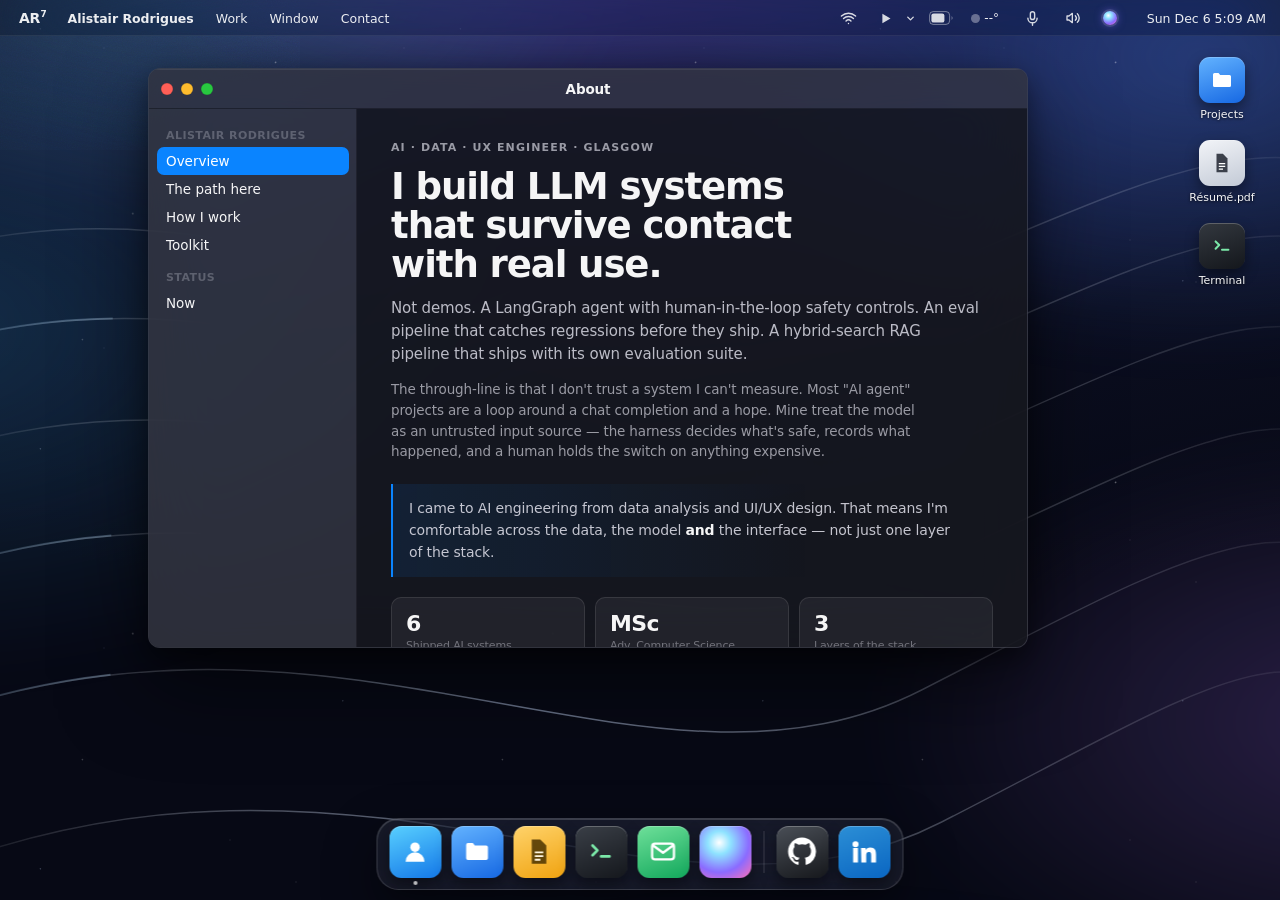
==== commit 0adcac17: "feat: Contact menu, Ari narrow reflow, private visit log - Menu bar: Contact next to Window with ema" ====
--- a/index.html
+++ b/index.html
@@ -6,11 +6,11 @@
 <title>Alistair Rodrigues — AI + Data + UX</title>
 <meta name="description" content="Alistair Rodrigues — AI, data and UX engineer. Retrieval systems, agent pipelines, and the interfaces that make them usable.">
 <meta name="theme-color" content="#060910">
-<link rel="stylesheet" href="css/tokens.css">
-<link rel="stylesheet" href="css/desktop.css">
-<link rel="stylesheet" href="css/window.css">
-<link rel="stylesheet" href="css/mobile.css">
-<link rel="stylesheet" href="css/ari.css">
+<link rel="stylesheet" href="css/tokens.css?v=5">
+<link rel="stylesheet" href="css/desktop.css?v=5">
+<link rel="stylesheet" href="css/window.css?v=5">
+<link rel="stylesheet" href="css/mobile.css?v=5">
+<link rel="stylesheet" href="css/ari.css?v=5">
 </head>
 <body class="booting">
 
@@ -71,6 +71,7 @@
   <button class="mb-item is-app" data-menu="m-app" aria-expanded="false">Alistair Rodrigues</button>
   <button class="mb-item mb-hide" data-menu="m-work" aria-expanded="false">Work</button>
   <button class="mb-item mb-hide" data-menu="m-window" aria-expanded="false">Window</button>
+  <button class="mb-item mb-hide" data-menu="m-contact" aria-expanded="false">Contact</button>
 
   <div class="mb-right">
     <button class="mb-icon" id="net-btn" aria-label="Network speed" title="Check network speed">
@@ -173,6 +174,16 @@
   <button data-action="open:ari">Ari</button>
   <hr>
   <button data-action="closeAll">Close all<kbd>⌘⌥W</kbd></button>
+</template>
+
+<template id="m-contact">
+  <button data-action="link:mailto:alistairar7@gmail.com">alistairar7@gmail.com</button>
+  <button data-copy-email>Copy email address</button>
+  <hr>
+  <button data-action="link:https://github.com/Alistair77">GitHub ↗</button>
+  <button data-action="link:https://linkedin.com/in/alistair77">LinkedIn ↗</button>
+  <hr>
+  <button data-action="open:contact">Open contact window<kbd>⌘K</kbd></button>
 </template>
 
 <!-- ═══════════ desktop ═══════════ -->
@@ -325,7 +336,7 @@
         </li>
         <li>
           <h3>AI engineering</h3>
-          <p>LangGraph, the Claude API, RAG, LLM-as-judge evaluation, agent regression testing, Ollama and Groq. Currently deepening this through a structured AI engineering course, with retrieval, agents and evals as the core focus — alongside an MSc in Advanced Computer Science at Strathclyde.</p>
+          <p>LangGraph, the Claude API, RAG, LLM-as-judge evaluation, agent regression testing and Ollama. Currently deepening this through a structured AI engineering course, with retrieval, agents and evals as the core focus — alongside an MSc in Advanced Computer Science at Strathclyde.</p>
         </li>
       </ol>
 
@@ -356,19 +367,19 @@
       <p>Tools are cheap; judgement isn't. This is what I'm genuinely fluent in.</p>
 
       <h2>AI &amp; LLM engineering</h2>
-      <div class="tags"><span class="tag">LangGraph</span><span class="tag">Claude API</span><span class="tag">RAG</span><span class="tag">Hybrid vector + keyword search</span><span class="tag">LLM-as-judge</span><span class="tag">Agent regression testing</span><span class="tag">Ollama</span><span class="tag">Groq</span></div>
+      <div class="tags"><span class="tag">LangGraph</span><span class="tag">Claude API</span><span class="tag">RAG</span><span class="tag">Hybrid vector + keyword search</span><span class="tag">LLM-as-judge</span><span class="tag">Agent regression testing</span><span class="tag">Ollama</span></div>
 
       <h2>Backend &amp; infrastructure</h2>
-      <div class="tags"><span class="tag">Python</span><span class="tag">FastAPI</span><span class="tag">PostgreSQL</span><span class="tag">Redis</span><span class="tag">DuckDB</span><span class="tag">Docker</span><span class="tag">Git</span><span class="tag">CI/CD</span></div>
+      <div class="tags"><span class="tag">Python</span><span class="tag">FastAPI</span><span class="tag">PostgreSQL</span><span class="tag">Git</span><span class="tag">GitHub</span></div>
 
       <h2>Data &amp; analytics</h2>
-      <div class="tags"><span class="tag">SQL</span><span class="tag">Pandas</span><span class="tag">NumPy</span><span class="tag">scikit-learn</span><span class="tag">R</span><span class="tag">MATLAB</span><span class="tag">Matplotlib</span><span class="tag">Seaborn</span><span class="tag">Tableau</span><span class="tag">Power BI</span><span class="tag">Streamlit</span></div>
+      <div class="tags"><span class="tag">SQL</span><span class="tag">Pandas</span><span class="tag">NumPy</span><span class="tag">scikit-learn</span><span class="tag">MATLAB</span><span class="tag">Matplotlib</span><span class="tag">Seaborn</span><span class="tag">Tableau</span><span class="tag">Power BI</span><span class="tag">Streamlit</span></div>
 
       <h2>Frontend &amp; product</h2>
-      <div class="tags"><span class="tag">React</span><span class="tag">HTML/CSS</span><span class="tag">Three.js</span><span class="tag">WebGL</span><span class="tag">Figma</span><span class="tag">UI/UX design</span></div>
+      <div class="tags"><span class="tag">React</span><span class="tag">GSAP</span><span class="tag">Three.js</span><span class="tag">WebGL</span><span class="tag">HTML/CSS</span><span class="tag">Figma</span><span class="tag">UI/UX design</span><span class="tag">Wireframing</span><span class="tag">Prototyping</span></div>
 
       <h2>Working with people</h2>
-      <div class="tags"><span class="tag">Agile/Scrum</span><span class="tag">Stakeholder communication</span><span class="tag">Team leadership</span></div>
+      <div class="tags"><span class="tag">Agile/Scrum</span><span class="tag">Stakeholder communication</span><span class="tag">Team leadership</span><span class="tag">Empathy</span></div>
     </section>
 
     <section class="pane" data-pane="now" hidden>
@@ -507,11 +518,12 @@
   </div>
 </template>
 
-<script type="module" src="js/hello.js"></script>
-<script type="module" src="js/desktop.js"></script>
-<script type="module" src="js/statusbar.js"></script>
-<script type="module" src="js/terminal.js"></script>
-<script type="module" src="js/ari/ari.js"></script>
-<script type="module" src="js/ari/peek.js"></script>
+<script type="module" src="js/hello.js?v=5"></script>
+<script type="module" src="js/desktop.js?v=5"></script>
+<script src="js/visit-log.js?v=6"></script>
+<script type="module" src="js/statusbar.js?v=5"></script>
+<script type="module" src="js/terminal.js?v=5"></script>
+<script type="module" src="js/ari/ari.js?v=5"></script>
+<script type="module" src="js/ari/peek.js?v=5"></script>
 </body>
 </html>
--- a/css/ari.css
+++ b/css/ari.css
@@ -27,9 +27,9 @@
 
 .ari-dlg .d-name { margin: 0; font-size: 10.5px; font-weight: 600; letter-spacing: .09em; text-transform: uppercase; opacity: .55; }
 .ari-toggles { display: flex; align-items: center; gap: 8px; }
-.ari-voice { height: 32px; padding: 0 14px; border-radius: 99px; border: 1px solid rgba(255,255,255,.2); background: rgba(255,255,255,.06); color: rgba(255,255,255,.75); font-family: inherit; font-size: 12px; font-weight: 650; letter-spacing: .04em; cursor: pointer; }
+.ari-voice { height: 26px; padding: 0 12px; border-radius: 99px; border: 1px solid rgba(255,255,255,.2); background: rgba(255,255,255,.06); color: rgba(255,255,255,.75); font-family: inherit; font-size: 11px; font-weight: 650; letter-spacing: .04em; cursor: pointer; }
 .ari-voice:hover { background: rgba(255,255,255,.14); color: #fff; }
-.ari-sound { width: 32px; height: 32px; border-radius: 50%; border: 1px solid rgba(255,255,255,.2); background: rgba(255,255,255,.06); color: rgba(255,255,255,.7); display: grid; place-items: center; cursor: pointer; padding: 0; }
+.ari-sound { width: 26px; height: 26px; border-radius: 50%; border: 1px solid rgba(255,255,255,.2); background: rgba(255,255,255,.06); color: rgba(255,255,255,.7); display: grid; place-items: center; cursor: pointer; padding: 0; }
 .ari-sound svg { width: 13px; height: 13px; }
 .ari-sound .on { display: none; }
 .ari-sound[aria-pressed="true"] { color: #fff; border-color: #9C96FF; background: rgba(156,150,255,.25); }
@@ -41,9 +41,9 @@
 .ari-dlg .caret { display: inline-block; width: .5em; height: 1em; background: #fff; vertical-align: -.13em; margin-left: 2px; animation: ari-blink 1s steps(1) infinite; }
 @keyframes ari-blink { 50% { opacity: 0; } }
 
-.ari-dlg .d-chips { display: flex; flex-wrap: wrap; gap: 8px; min-height: 36px; }
+.ari-dlg .d-chips { display: flex; flex-wrap: wrap; gap: 6px; min-height: 28px; }
 .ari-dlg .d-chips button,
-.ari-dlg .d-chips a { font: 500 13px inherit; font-family: inherit; padding: 9px 15px; border-radius: 99px; border: 0; background: #fff; color: #13142A; cursor: pointer; text-decoration: none; transition: background .15s, transform .15s; animation: ari-chip .28s ease-out both; }
+.ari-dlg .d-chips a { font: 500 12px inherit; font-family: inherit; padding: 6px 11px; border-radius: 99px; border: 0; background: #fff; color: #13142A; cursor: pointer; text-decoration: none; transition: background .15s, transform .15s; animation: ari-chip .28s ease-out both; }
 .ari-dlg .d-chips a { background: #9C96FF; color: #0E0F20; }
 .ari-dlg .d-chips button:hover { background: #DCDBFF; }
 .ari-dlg .d-chips a:hover { background: #B9B5FF; text-decoration: none; }
@@ -58,23 +58,11 @@
 .ari-dlg .d-ask input { flex: 1; min-width: 0; min-height: 44px; background: rgba(255,255,255,.08); border: 1px solid rgba(255,255,255,.18); border-radius: 99px; padding: 7px 14px; color: #fff; font-family: inherit; font-size: 12px; }
 .ari-dlg .d-ask input::placeholder { color: rgba(255,255,255,.5); }
 .ari-dlg .d-ask button[type="submit"] { width: 44px; height: 44px; border-radius: 50%; border: 0; background: #9C96FF; color: #0E0F20; font-size: 17px; font-weight: 700; cursor: pointer; flex: 0 0 auto; }
-.ari-dlg .d-mic { width: 44px; height: 44px; border-radius: 50%; border: 1px solid rgba(255,255,255,.22); background: rgba(255,255,255,.07); color: #fff; display: flex; align-items: center; justify-content: center; gap: 8px; cursor: pointer; padding: 0; flex: 0 0 auto; }
-.ari-dlg .d-mic svg { width: 18px; height: 18px; flex: 0 0 auto; }
+.ari-dlg .d-mic { width: 36px; height: 36px; border-radius: 50%; border: 1px solid rgba(255,255,255,.22); background: rgba(255,255,255,.07); color: #fff; display: grid; place-items: center; cursor: pointer; padding: 0; flex: 0 0 auto; }
+.ari-dlg .d-mic svg { width: 16px; height: 16px; }
 .ari-dlg .d-mic:hover { background: rgba(255,255,255,.14); }
-.ari-dlg .d-mic[aria-pressed="true"] { background: rgba(255,111,181,.35); border-color: #FF6FB5; box-shadow: 0 0 14px rgba(255,111,181,.5); }
+.ari-dlg .d-mic[aria-pressed="true"], .ari-dlg .d-mic.listening { background: rgba(255,111,181,.35); border-color: #FF6FB5; box-shadow: 0 0 14px rgba(255,111,181,.5); animation: ari-mic-pulse 1.1s ease-in-out infinite; }
 .ari-dlg .d-mic:disabled { opacity: .35; cursor: default; }
-/* listening pill: mic icon gives way to an equaliser + timer, tap again to stop */
-.ari-dlg .d-mic .eq, .ari-dlg .d-mic .t { display: none; }
-.ari-dlg .d-mic.live { width: auto; padding: 0 16px; border-radius: 99px; }
-.ari-dlg .d-mic.live svg { display: none; }
-.ari-dlg .d-mic.live .eq { display: flex; gap: 3px; align-items: center; height: 16px; }
-.ari-dlg .d-mic.live .eq i { width: 3px; border-radius: 2px; background: #FF6FB5; animation: ari-eq .9s ease-in-out infinite; }
-.ari-dlg .d-mic.live .eq i:nth-child(2) { animation-delay: .12s; }
-.ari-dlg .d-mic.live .eq i:nth-child(3) { animation-delay: .24s; }
-.ari-dlg .d-mic.live .eq i:nth-child(4) { animation-delay: .36s; }
-.ari-dlg .d-mic.live .eq i:nth-child(5) { animation-delay: .48s; }
-@keyframes ari-eq { 0%, 100% { height: 4px; } 50% { height: 15px; } }
-.ari-dlg .d-mic.live .t { display: block; font-size: 12px; font-variant-numeric: tabular-nums; color: #fff; }
 
 /* thinking dots while the decision engine works */
 .ari-dlg .think { display: inline-flex; gap: 5px; align-items: center; padding: 6px 0; }
@@ -105,7 +93,28 @@
 .ari-outfit svg { width: 18px; height: 18px; display: block; }
 
 .ari-fig { position: relative; display: flex; align-items: flex-end; justify-content: center; min-height: 0; overflow: hidden; }
-.ari-fig canvas { height: 100%; width: auto; max-width: 100%; aspect-ratio: 310 / 412; display: block; }
+.ari-fig canvas { height: 100%; width: auto; max-width: 100%; aspect-ratio: 310 / 412; display: block; object-fit: contain; }
+
+/* ── narrow Ari: tiled 50/50 beside another app ──
+   A real app reflows when its window narrows instead of squeezing its
+   content. Below ~720px of window width the two-column stage stacks: the
+   figure becomes a compact head-and-shoulders banner on top (cropped, never
+   squashed) and the dialog takes the full width below. Derived from the
+   window's own width via container query — the same technique the Projects
+   list uses — so it also covers small laptops at full size. Desktop only;
+   phones keep their own stacked layout below. */
+@media (min-width: 761px) {
+  .window[data-app="ari"] { container: ari / inline-size; }
+
+  @container ari (max-width: 720px) {
+    .ari-body { grid-template-columns: 1fr; grid-template-rows: 168px minmax(0, 1fr); }
+    .ari-fig { order: -1; align-items: flex-start; }
+    .ari-fig canvas { width: 100%; height: 100%; max-width: none; aspect-ratio: auto; object-fit: cover; object-position: 50% 18%; }
+    .ari-dlg { padding: 4px 18px 14px; align-content: start; gap: 8px; min-height: 0; overflow-y: auto; }
+    .ari-dlg .d-prev { display: none; }
+    .ari-dlg .d-line { font-size: 15px; min-height: 0; }
+  }
+}
 
 /* the dock icon, and the orb beside the battery */
 .dock .glyph-ari { background: var(--ari-orb); }
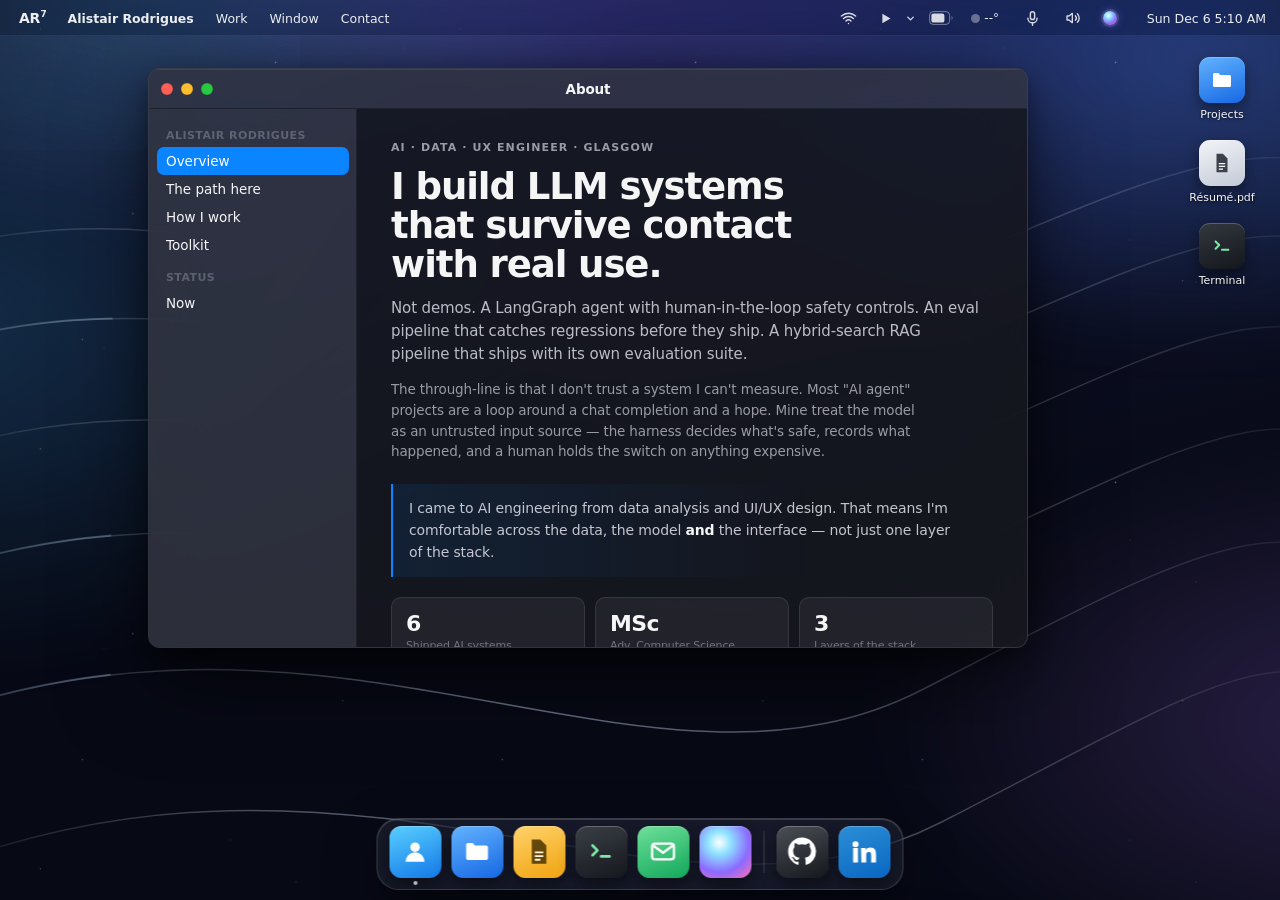
==== commit 250b5127: "docs: update résumé to the current AI Engineer CV Replace assets/resume.pdf with the new CV and bump" ====
--- a/index.html
+++ b/index.html
@@ -336,7 +336,7 @@
         </li>
         <li>
           <h3>AI engineering</h3>
-          <p>LangGraph, the Claude API, RAG, LLM-as-judge evaluation, agent regression testing and Ollama. Currently deepening this through a structured AI engineering course, with retrieval, agents and evals as the core focus — alongside an MSc in Advanced Computer Science at Strathclyde.</p>
+          <p>LangGraph, the Claude API, RAG, LLM-as-judge evaluation, agent regression testing and Ollama. Currently deepening this through a structured AI engineering course, with retrieval, agents and evals as the core focus — on top of an MSc in Advanced Computer Science with AI from Strathclyde.</p>
         </li>
       </ol>
 
@@ -391,7 +391,7 @@
       <p>Agent tooling — orchestration with human checkpoints, and the evaluation pipeline that keeps it honest. Most recently a semantic caching layer that answers near-duplicate prompts from a vector cache instead of paying for the model call twice.</p>
 
       <h2>Studying</h2>
-      <p>An MSc in Advanced Computer Science at Strathclyde, plus a structured AI engineering course focused on retrieval, agents and evals.</p>
+      <p>The MSc in Advanced Computer Science with AI at Strathclyde is done — awarded 2025. Since then, a structured AI engineering course focused on retrieval, agents and evals.</p>
 
       <h2>Open to</h2>
       <p>AI engineering roles and freelance work. If it involves retrieval, agents, evaluation, or making a model usable by people who didn't build it — I'm interested.</p>
@@ -412,18 +412,18 @@
 
 <template data-app="resume" data-title="Résumé.pdf" data-width="820" data-height="640">
   <div class="pdfwrap">
-    <object class="pdfview" data="assets/resume.pdf#view=FitH" type="application/pdf">
+    <object class="pdfview" data="assets/resume.pdf?v=2#view=FitH" type="application/pdf">
       <div class="pdffallback">
         <h2>Preview unavailable</h2>
         <p>Your browser can't display the PDF inline — open or download it instead.</p>
-        <a class="btn primary" href="assets/resume.pdf" target="_blank" rel="noopener">Open PDF</a>
+        <a class="btn primary" href="assets/resume.pdf?v=2" target="_blank" rel="noopener">Open PDF</a>
       </div>
     </object>
     <div class="pdfbar">
       <span>Alistair Rodrigues — Résumé · PDF</span>
       <span class="pdfbar-actions">
-        <a class="btn" href="assets/resume.pdf" target="_blank" rel="noopener">Open in tab</a>
-        <a class="btn primary" href="assets/resume.pdf" download="Alistair-Rodrigues-Resume.pdf">Download PDF</a>
+        <a class="btn" href="assets/resume.pdf?v=2" target="_blank" rel="noopener">Open in tab</a>
+        <a class="btn primary" href="assets/resume.pdf?v=2" download="Alistair-Rodrigues-Resume.pdf">Download PDF</a>
       </span>
     </div>
   </div>
@@ -475,7 +475,7 @@
     </div>
 
     <h2>Currently</h2>
-    <p>Finishing an MSc in Advanced Computer Science at Strathclyde, and building agent tooling in the meantime. Open to AI engineering roles and freelance work.</p>
+    <p>MSc in Advanced Computer Science with AI from Strathclyde, a UI/UX internship at CMS Info Systems just wrapped, and agent tooling in between. Open to AI engineering roles and freelance work.</p>
 
     <div class="btn-row">
       <a class="btn primary" href="mailto:alistairar7@gmail.com">Compose email</a>
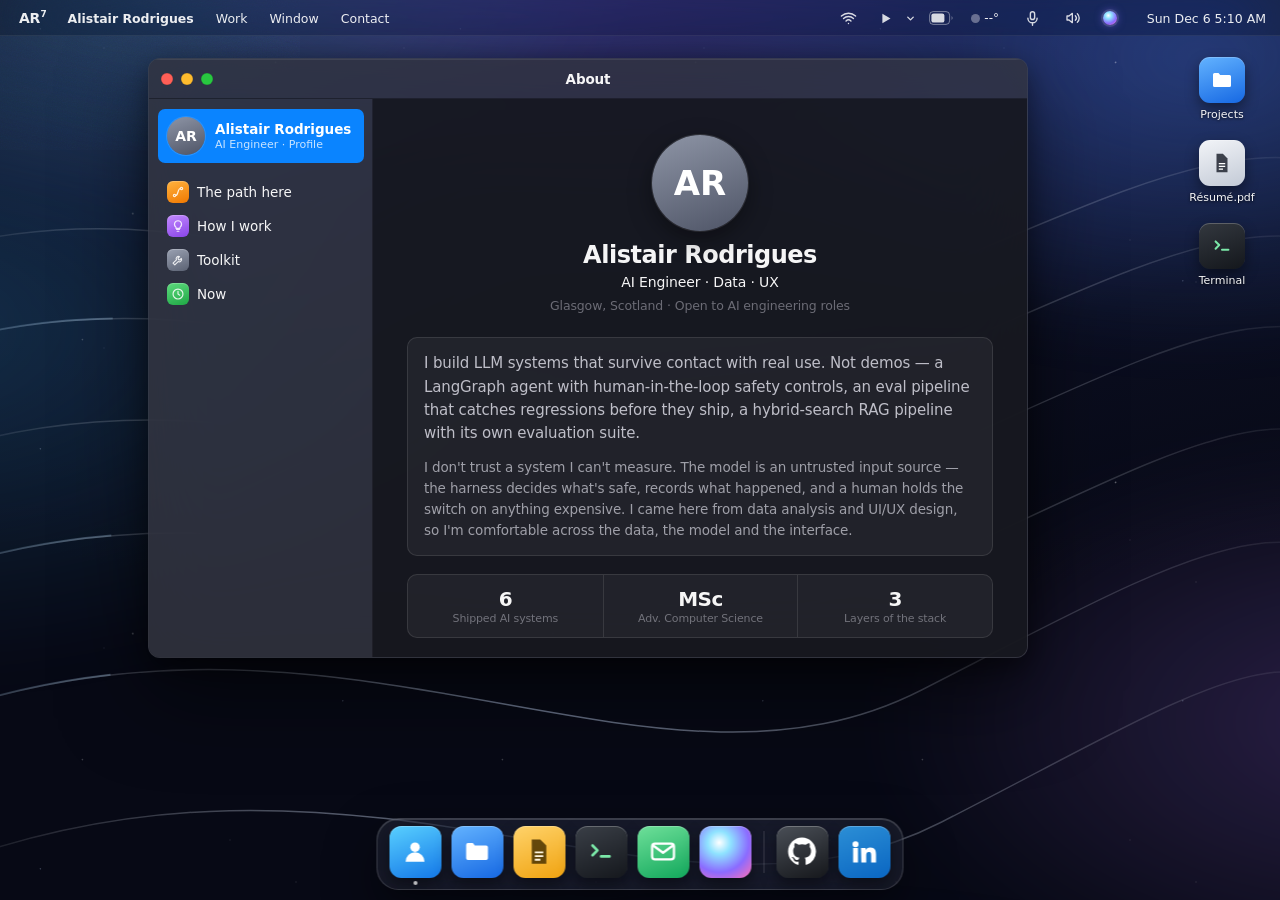
==== commit 94be426f: "feat: About as System Settings, Stage Manager strip for background windows About now reads like macO" ====
--- a/index.html
+++ b/index.html
@@ -287,114 +287,142 @@
 
 <!-- ═══════════ app windows ═══════════ -->
 
-<template data-app="about" data-title="About" data-width="880" data-height="580">
+<!-- About is laid out like macOS System Settings: profile card on top of the
+     sidebar, grouped inset rows in a centred column on the right. -->
+<template data-app="about" data-title="About" data-width="880" data-height="600">
   <nav class="sidebar">
-    <div class="sb-label">Alistair Rodrigues</div>
-    <button class="sb-item" data-pane="intro" aria-selected="true">Overview</button>
-    <button class="sb-item" data-pane="path">The path here</button>
-    <button class="sb-item" data-pane="how">How I work</button>
-    <button class="sb-item" data-pane="stack">Toolkit</button>
-    <div class="sb-label">Status</div>
-    <button class="sb-item" data-pane="now">Now</button>
+    <button class="sb-item sb-profile" data-pane="intro" aria-selected="true">
+      <span class="avatar"><span>AR</span><img src="assets/me.jpg" alt="" onerror="this.remove()"></span>
+      <span class="sb-who"><b>Alistair Rodrigues</b><em>AI Engineer · Profile</em></span>
+    </button>
+    <div class="sb-gap"></div>
+    <button class="sb-item" data-pane="path"><i class="sic" style="background:linear-gradient(160deg,#FFB340,#F07800)"><svg viewBox="0 0 24 24" fill="none" stroke="#fff" stroke-width="2" stroke-linecap="round"><circle cx="6" cy="18" r="2"/><circle cx="18" cy="6" r="2"/><path d="M8 18c5 0 3-12 8-12"/></svg></i>The path here</button>
+    <button class="sb-item" data-pane="how"><i class="sic" style="background:linear-gradient(160deg,#C38BFF,#8944E8)"><svg viewBox="0 0 24 24" fill="none" stroke="#fff" stroke-width="2" stroke-linecap="round" stroke-linejoin="round"><path d="M9.5 18h5M10.5 21h3M12 3a6 6 0 0 0-3.5 10.9V16h7v-2.1A6 6 0 0 0 12 3z"/></svg></i>How I work</button>
+    <button class="sb-item" data-pane="stack"><i class="sic" style="background:linear-gradient(160deg,#9AA1B2,#5B6273)"><svg viewBox="0 0 24 24" fill="none" stroke="#fff" stroke-width="2" stroke-linejoin="round"><path d="M14.7 6.3a4 4 0 0 0-5.4 5.4L3.5 17.5l3 3 5.8-5.8a4 4 0 0 0 5.4-5.4l-2.6 2.6-2.4-.6-.6-2.4z"/></svg></i>Toolkit</button>
+    <button class="sb-item" data-pane="now"><i class="sic" style="background:linear-gradient(160deg,#5EDB7E,#1FA845)"><svg viewBox="0 0 24 24" fill="none" stroke="#fff" stroke-width="2" stroke-linecap="round"><circle cx="12" cy="12" r="8.5"/><path d="M12 7.5V12l3 2"/></svg></i>Now</button>
   </nav>
   <div class="content">
     <section class="pane" data-pane="intro">
-      <p class="eyebrow">AI · Data · UX Engineer · Glasgow</p>
-      <h1>I build LLM systems<br>that survive contact<br>with real use.</h1>
-      <p class="lede">Not demos. A LangGraph agent with human-in-the-loop safety controls. An eval pipeline that catches regressions <em>before</em> they ship. A hybrid-search RAG pipeline that ships with its own evaluation suite.</p>
-      <p>The through-line is that I don't trust a system I can't measure. Most "AI agent" projects are a loop around a chat completion and a hope. Mine treat the model as an untrusted input source — the harness decides what's safe, records what happened, and a human holds the switch on anything expensive.</p>
-
-      <div class="quote">
-        <p>I came to AI engineering from data analysis and UI/UX design. That means I'm comfortable across the data, the model <em>and</em> the interface — not just one layer of the stack.</p>
-      </div>
-
-      <div class="stats">
-        <div class="stat"><b>6</b><span>Shipped AI systems</span></div>
-        <div class="stat"><b>MSc</b><span>Adv. Computer Science</span></div>
-        <div class="stat"><b>3</b><span>Layers of the stack</span></div>
-      </div>
-
-      <div class="btn-row">
-        <button class="btn primary" data-open="projects">See the work</button>
-        <button class="btn" data-open="contact">Get in touch</button>
+      <header class="profile">
+        <span class="avatar"><span>AR</span><img src="assets/me.jpg" alt="Alistair Rodrigues" onerror="this.remove()"></span>
+        <h1>Alistair Rodrigues</h1>
+        <p class="role">AI Engineer · Data · UX</p>
+        <p class="where">Glasgow, Scotland · Open to AI engineering roles</p>
+      </header>
+
+      <div class="sgroup">
+        <div class="stext">
+          <p class="lede">I build LLM systems that survive contact with real use. Not demos — a LangGraph agent with human-in-the-loop safety controls, an eval pipeline that catches regressions <em>before</em> they ship, a hybrid-search RAG pipeline with its own evaluation suite.</p>
+          <p>I don't trust a system I can't measure. The model is an untrusted input source — the harness decides what's safe, records what happened, and a human holds the switch on anything expensive. I came here from data analysis and UI/UX design, so I'm comfortable across the data, the model <em>and</em> the interface.</p>
+        </div>
+      </div>
+
+      <div class="sgroup scells">
+        <div><b>6</b><span>Shipped AI systems</span></div>
+        <div><b>MSc</b><span>Adv. Computer Science</span></div>
+        <div><b>3</b><span>Layers of the stack</span></div>
+      </div>
+
+      <h2 class="sg-label">Contact</h2>
+      <div class="sgroup">
+        <a class="srow" href="mailto:alistairar7@gmail.com"><i class="sic" style="background:linear-gradient(160deg,#6FE09A,#12A85C)"><svg viewBox="0 0 24 24" fill="none" stroke="#fff" stroke-width="2" stroke-linejoin="round"><rect x="3" y="5.5" width="18" height="13" rx="2.4"/><path d="m3.8 7 8.2 6 8.2-6"/></svg></i><span>Email</span><em>alistairar7@gmail.com</em></a>
+        <a class="srow" href="https://github.com/Alistair77" target="_blank" rel="noopener"><i class="sic" style="background:linear-gradient(160deg,#4A4F57,#16181C)"><svg viewBox="0 0 24 24" fill="#fff"><path d="M12 .5C5.73.5.5 5.73.5 12c0 5.09 3.29 9.4 7.86 10.93.58.1.79-.25.79-.56v-2.1c-3.2.7-3.88-1.37-3.88-1.37-.53-1.34-1.29-1.7-1.29-1.7-1.05-.72.08-.7.08-.7 1.16.08 1.77 1.19 1.77 1.19 1.03 1.77 2.7 1.26 3.36.96.1-.75.4-1.26.73-1.55-2.56-.29-5.25-1.28-5.25-5.7 0-1.26.45-2.29 1.19-3.1-.12-.29-.52-1.46.11-3.05 0 0 .97-.31 3.18 1.18a11 11 0 0 1 5.8 0c2.2-1.49 3.17-1.18 3.17-1.18.63 1.59.23 2.76.12 3.05.74.81 1.18 1.84 1.18 3.1 0 4.43-2.69 5.4-5.26 5.69.41.36.78 1.06.78 2.14v3.17c0 .31.21.67.8.56A11.51 11.51 0 0 0 23.5 12C23.5 5.73 18.27.5 12 .5z"/></svg></i><span>GitHub</span><em>@Alistair77</em></a>
+        <a class="srow" href="https://linkedin.com/in/alistair77" target="_blank" rel="noopener"><i class="sic" style="background:linear-gradient(160deg,#2C8FD6,#0A66C2)"><svg viewBox="0 0 24 24" fill="#fff"><path d="M4.98 3.5a2.5 2.5 0 1 1 0 5 2.5 2.5 0 0 1 0-5zM3 9h4v12H3zM9.5 9h3.8v1.64h.06c.53-.95 1.83-1.95 3.76-1.95 4.02 0 4.76 2.5 4.76 5.76V21h-4v-5.6c0-1.34-.03-3.06-1.9-3.06-1.9 0-2.19 1.46-2.19 2.96V21h-4z"/></svg></i><span>LinkedIn</span><em>in/alistair77</em></a>
+        <div class="srow"><i class="sic" style="background:linear-gradient(160deg,#FF6B6B,#E0303A)"><svg viewBox="0 0 24 24" fill="#fff"><path d="M12 2.5a7 7 0 0 0-7 7c0 5 7 12 7 12s7-7 7-12a7 7 0 0 0-7-7zm0 9.5a2.6 2.6 0 1 1 0-5.2 2.6 2.6 0 0 1 0 5.2z"/></svg></i><span>Location</span><em>Glasgow, UK</em></div>
+      </div>
+
+      <h2 class="sg-label">Apps</h2>
+      <div class="sgroup">
+        <button class="srow" data-open="projects"><i class="sic" style="background:linear-gradient(160deg,#63B3FF,#1668E3)"><svg viewBox="0 0 24 24" fill="#fff"><path d="M3 6.5A1.5 1.5 0 0 1 4.5 5h4l1.7 2H19.5A1.5 1.5 0 0 1 21 8.5v9A1.5 1.5 0 0 1 19.5 19h-15A1.5 1.5 0 0 1 3 17.5Z"/></svg></i><span>Projects</span><em>Six shipped AI systems</em></button>
+        <button class="srow" data-open="resume"><i class="sic" style="background:linear-gradient(160deg,#FFD36B,#F0A310)"><svg viewBox="0 0 24 24" fill="#4A3200"><path d="M6 2h7l5 5v15H6z" opacity=".85"/><path d="M8.5 12h7v1.5h-7zm0 3h7v1.5h-7zm0 3h4.6v1.5H8.5z" fill="#FFF6DF"/></svg></i><span>Résumé</span><em>PDF</em></button>
+        <button class="srow" data-open="terminal"><i class="sic" style="background:linear-gradient(160deg,#3A3F47,#15181D)"><svg viewBox="0 0 24 24" fill="none" stroke="#7BE8A8" stroke-width="2.4" stroke-linecap="round" stroke-linejoin="round"><path d="M5 7l4 4-4 4M12 16h7"/></svg></i><span>Terminal</span><em>Poke around</em></button>
+        <button class="srow" data-open="contact"><i class="sic" style="background:linear-gradient(160deg,#6FE09A,#12A85C)"><svg viewBox="0 0 24 24" fill="none" stroke="#fff" stroke-width="2" stroke-linejoin="round"><rect x="3" y="5.5" width="18" height="13" rx="2.4"/><path d="m3.8 7 8.2 6 8.2-6"/></svg></i><span>Get in touch</span><em>Reply within a day or two</em></button>
+        <button class="srow" data-open="ari"><i class="sic glyph-ari"></i><span>Ari</span><em>Your guide to the work</em></button>
       </div>
     </section>
 
     <section class="pane" data-pane="path" hidden>
-      <p class="eyebrow">Background</p>
-      <h1>The path here</h1>
-      <p class="lede">Three disciplines, in the order I picked them up — each one still doing work in how I build.</p>
-
-      <ol class="path">
-        <li>
-          <h3>Data analysis</h3>
-          <p>SQL, Pandas, scikit-learn, R, and the dashboards that carry the result — Tableau, Power BI, Streamlit. This is where I learned that a number nobody can interrogate is a number nobody should trust. It's the same instinct behind writing an eval pipeline before claiming a model improved.</p>
-        </li>
-        <li>
-          <h3>UI/UX design</h3>
-          <p>Figma, React, Three.js, WebGL. Design taught me that the interface <em>is</em> where the product actually happens. A retrieval system nobody can steer is a research demo — so I build the front end with the same care as the pipeline behind it.</p>
-        </li>
-        <li>
-          <h3>AI engineering</h3>
-          <p>LangGraph, the Claude API, RAG, LLM-as-judge evaluation, agent regression testing and Ollama. Currently deepening this through a structured AI engineering course, with retrieval, agents and evals as the core focus — on top of an MSc in Advanced Computer Science with AI from Strathclyde.</p>
-        </li>
-      </ol>
-
-      <p>Most people in this field arrive from one direction. Arriving from three is why I tend to notice when the model is fine and the <em>retrieval</em> is broken, or when the pipeline is correct and the interface is the thing failing the user.</p>
+      <header class="phead">
+        <i class="sic" style="background:linear-gradient(160deg,#FFB340,#F07800)"><svg viewBox="0 0 24 24" fill="none" stroke="#fff" stroke-width="2" stroke-linecap="round"><circle cx="6" cy="18" r="2"/><circle cx="18" cy="6" r="2"/><path d="M8 18c5 0 3-12 8-12"/></svg></i>
+        <h1>The path here</h1>
+        <p>Three disciplines, in the order I picked them up — each one still doing work in how I build.</p>
+      </header>
+
+      <div class="sgroup">
+        <ol class="path stext">
+          <li>
+            <h3>Data analysis</h3>
+            <p>SQL, Pandas, scikit-learn, R, and the dashboards that carry the result — Tableau, Power BI, Streamlit. This is where I learned that a number nobody can interrogate is a number nobody should trust. It's the same instinct behind writing an eval pipeline before claiming a model improved.</p>
+          </li>
+          <li>
+            <h3>UI/UX design</h3>
+            <p>Figma, React, Three.js, WebGL. Design taught me that the interface <em>is</em> where the product actually happens. A retrieval system nobody can steer is a research demo — so I build the front end with the same care as the pipeline behind it.</p>
+          </li>
+          <li>
+            <h3>AI engineering</h3>
+            <p>LangGraph, the Claude API, RAG, LLM-as-judge evaluation, agent regression testing and Ollama. Currently deepening this through a structured AI engineering course, with retrieval, agents and evals as the core focus — on top of an MSc in Advanced Computer Science with AI from Strathclyde.</p>
+          </li>
+        </ol>
+      </div>
+
+      <p class="sg-foot">Most people in this field arrive from one direction. Arriving from three is why I tend to notice when the model is fine and the <em>retrieval</em> is broken, or when the pipeline is correct and the interface is the thing failing the user.</p>
     </section>
 
     <section class="pane" data-pane="how" hidden>
-      <p class="eyebrow">Principles</p>
-      <h1>How I work</h1>
-      <p class="lede">Four things I believe strongly enough that they show up in every repository I own.</p>
-
-      <h2>Measure it or don't claim it</h2>
-      <p>Every AI system I build ships with an evaluation harness — a rubric, persisted runs, and a dashboard that catches regressions. Agent Evals exists because "it feels better now" is not a metric, and because version 2 breaking something version 1 handled is the failure nobody notices until a user does.</p>
-
-      <h2>Retrieval beats a bigger prompt</h2>
-      <p>Hybrid vector and keyword search, proper reranking, deterministic chunk IDs. Most "the model is wrong" problems are retrieval problems wearing a costume. And when retrieval genuinely can't answer, the honest move is to refuse — RAGStar says so rather than inventing something, and makes no model call at all.</p>
-
-      <h2>The model is untrusted input</h2>
-      <p>It can request an action; my code decides whether to run it. Consequential actions stop and wait for a human, prompt injection gets screened and logged, and everything lands in an append-only audit trail you can replay months later.</p>
-
-      <h2>Local first, where it's possible</h2>
-      <p>RAGStar and Zetsu both run entirely on your own machine — no API keys, no accounts, nothing uploaded. Partly cost, mostly privacy: the people who most need to ask questions of their own documents are often the least able to send them somewhere else.</p>
+      <header class="phead">
+        <i class="sic" style="background:linear-gradient(160deg,#C38BFF,#8944E8)"><svg viewBox="0 0 24 24" fill="none" stroke="#fff" stroke-width="2" stroke-linecap="round" stroke-linejoin="round"><path d="M9.5 18h5M10.5 21h3M12 3a6 6 0 0 0-3.5 10.9V16h7v-2.1A6 6 0 0 0 12 3z"/></svg></i>
+        <h1>How I work</h1>
+        <p>Four things I believe strongly enough that they show up in every repository I own.</p>
+      </header>
+
+      <div class="sgroup">
+        <div class="stext"><h3>Measure it or don't claim it</h3>
+        <p>Every AI system I build ships with an evaluation harness — a rubric, persisted runs, and a dashboard that catches regressions. Agent Evals exists because "it feels better now" is not a metric, and because version 2 breaking something version 1 handled is the failure nobody notices until a user does.</p></div>
+        <div class="stext"><h3>Retrieval beats a bigger prompt</h3>
+        <p>Hybrid vector and keyword search, proper reranking, deterministic chunk IDs. Most "the model is wrong" problems are retrieval problems wearing a costume. And when retrieval genuinely can't answer, the honest move is to refuse — RAGStar says so rather than inventing something, and makes no model call at all.</p></div>
+        <div class="stext"><h3>The model is untrusted input</h3>
+        <p>It can request an action; my code decides whether to run it. Consequential actions stop and wait for a human, prompt injection gets screened and logged, and everything lands in an append-only audit trail you can replay months later.</p></div>
+        <div class="stext"><h3>Local first, where it's possible</h3>
+        <p>RAGStar and Zetsu both run entirely on your own machine — no API keys, no accounts, nothing uploaded. Partly cost, mostly privacy: the people who most need to ask questions of their own documents are often the least able to send them somewhere else.</p></div>
+      </div>
     </section>
 
     <section class="pane" data-pane="stack" hidden>
-      <p class="eyebrow">Toolkit</p>
-      <h1>Things I reach for</h1>
-      <p>Tools are cheap; judgement isn't. This is what I'm genuinely fluent in.</p>
-
-      <h2>AI &amp; LLM engineering</h2>
-      <div class="tags"><span class="tag">LangGraph</span><span class="tag">Claude API</span><span class="tag">RAG</span><span class="tag">Hybrid vector + keyword search</span><span class="tag">LLM-as-judge</span><span class="tag">Agent regression testing</span><span class="tag">Ollama</span></div>
-
-      <h2>Backend &amp; infrastructure</h2>
-      <div class="tags"><span class="tag">Python</span><span class="tag">FastAPI</span><span class="tag">PostgreSQL</span><span class="tag">Git</span><span class="tag">GitHub</span></div>
-
-      <h2>Data &amp; analytics</h2>
-      <div class="tags"><span class="tag">SQL</span><span class="tag">Pandas</span><span class="tag">NumPy</span><span class="tag">scikit-learn</span><span class="tag">MATLAB</span><span class="tag">Matplotlib</span><span class="tag">Seaborn</span><span class="tag">Tableau</span><span class="tag">Power BI</span><span class="tag">Streamlit</span></div>
-
-      <h2>Frontend &amp; product</h2>
-      <div class="tags"><span class="tag">React</span><span class="tag">GSAP</span><span class="tag">Three.js</span><span class="tag">WebGL</span><span class="tag">HTML/CSS</span><span class="tag">Figma</span><span class="tag">UI/UX design</span><span class="tag">Wireframing</span><span class="tag">Prototyping</span></div>
-
-      <h2>Working with people</h2>
-      <div class="tags"><span class="tag">Agile/Scrum</span><span class="tag">Stakeholder communication</span><span class="tag">Team leadership</span><span class="tag">Empathy</span></div>
+      <header class="phead">
+        <i class="sic" style="background:linear-gradient(160deg,#9AA1B2,#5B6273)"><svg viewBox="0 0 24 24" fill="none" stroke="#fff" stroke-width="2" stroke-linejoin="round"><path d="M14.7 6.3a4 4 0 0 0-5.4 5.4L3.5 17.5l3 3 5.8-5.8a4 4 0 0 0 5.4-5.4l-2.6 2.6-2.4-.6-.6-2.4z"/></svg></i>
+        <h1>Toolkit</h1>
+        <p>Tools are cheap; judgement isn't. This is what I'm genuinely fluent in.</p>
+      </header>
+
+      <div class="sgroup">
+        <div class="stext"><h3>AI &amp; LLM engineering</h3>
+        <div class="tags"><span class="tag">LangGraph</span><span class="tag">Claude API</span><span class="tag">RAG</span><span class="tag">Hybrid vector + keyword search</span><span class="tag">LLM-as-judge</span><span class="tag">Agent regression testing</span><span class="tag">Ollama</span></div></div>
+        <div class="stext"><h3>Backend &amp; infrastructure</h3>
+        <div class="tags"><span class="tag">Python</span><span class="tag">FastAPI</span><span class="tag">PostgreSQL</span><span class="tag">Git</span><span class="tag">GitHub</span></div></div>
+        <div class="stext"><h3>Data &amp; analytics</h3>
+        <div class="tags"><span class="tag">SQL</span><span class="tag">Pandas</span><span class="tag">NumPy</span><span class="tag">scikit-learn</span><span class="tag">MATLAB</span><span class="tag">Matplotlib</span><span class="tag">Seaborn</span><span class="tag">Tableau</span><span class="tag">Power BI</span><span class="tag">Streamlit</span></div></div>
+        <div class="stext"><h3>Frontend &amp; product</h3>
+        <div class="tags"><span class="tag">React</span><span class="tag">GSAP</span><span class="tag">Three.js</span><span class="tag">WebGL</span><span class="tag">HTML/CSS</span><span class="tag">Figma</span><span class="tag">UI/UX design</span><span class="tag">Wireframing</span><span class="tag">Prototyping</span></div></div>
+        <div class="stext"><h3>Working with people</h3>
+        <div class="tags"><span class="tag">Agile/Scrum</span><span class="tag">Stakeholder communication</span><span class="tag">Team leadership</span><span class="tag">Empathy</span></div></div>
+      </div>
     </section>
 
     <section class="pane" data-pane="now" hidden>
-      <p class="eyebrow">Updated this month</p>
-      <h1>Now</h1>
-      <p class="lede">What I'm actually doing, as of right now.</p>
-
-      <h2>Building</h2>
-      <p>Agent tooling — orchestration with human checkpoints, and the evaluation pipeline that keeps it honest. Most recently a semantic caching layer that answers near-duplicate prompts from a vector cache instead of paying for the model call twice.</p>
-
-      <h2>Studying</h2>
-      <p>The MSc in Advanced Computer Science with AI at Strathclyde is done — awarded 2025. Since then, a structured AI engineering course focused on retrieval, agents and evals.</p>
-
-      <h2>Open to</h2>
-      <p>AI engineering roles and freelance work. If it involves retrieval, agents, evaluation, or making a model usable by people who didn't build it — I'm interested.</p>
+      <header class="phead">
+        <i class="sic" style="background:linear-gradient(160deg,#5EDB7E,#1FA845)"><svg viewBox="0 0 24 24" fill="none" stroke="#fff" stroke-width="2" stroke-linecap="round"><circle cx="12" cy="12" r="8.5"/><path d="M12 7.5V12l3 2"/></svg></i>
+        <h1>Now</h1>
+        <p>What I'm actually doing, as of right now. Updated this month.</p>
+      </header>
+
+      <div class="sgroup">
+        <div class="stext"><h3>Building</h3>
+        <p>Agent tooling — orchestration with human checkpoints, and the evaluation pipeline that keeps it honest. Most recently a semantic caching layer that answers near-duplicate prompts from a vector cache instead of paying for the model call twice.</p></div>
+        <div class="stext"><h3>Studying</h3>
+        <p>The MSc in Advanced Computer Science with AI at Strathclyde is done — awarded 2025. Since then, a structured AI engineering course focused on retrieval, agents and evals.</p></div>
+        <div class="stext"><h3>Open to</h3>
+        <p>AI engineering roles and freelance work. If it involves retrieval, agents, evaluation, or making a model usable by people who didn't build it — I'm interested.</p></div>
+      </div>
 
       <div class="btn-row">
         <button class="btn primary" data-open="contact">Start a conversation</button>
--- a/css/window.css
+++ b/css/window.css
@@ -46,6 +46,37 @@
   to { opacity: 0; transform: translateY(46vh) scale(0.18); }
 }
 
+/* the window layer: full-bleed so window coordinates are viewport coordinates,
+   with perspective so staged thumbnails tilt in 3D. Above the desktop icons. */
+#windows { position: absolute; inset: 0; z-index: 20; perspective: 1200px; pointer-events: none; }
+.window { pointer-events: auto; }
+
+/* Stage Manager: windows not in front become thumbnails down the left edge
+   (position and size are set from js/wm.js) */
+.window {
+  transition: translate 460ms var(--ease-snap), scale 460ms var(--ease-snap),
+    rotate 460ms var(--ease-snap), opacity 300ms var(--ease);
+}
+
+.window.staged {
+  rotate: y 28deg;
+  opacity: 0.88;
+  box-shadow: 0 14px 34px rgba(0, 0, 0, 0.5);
+}
+
+/* covers the content so the whole thumbnail is one click target */
+.window.staged::after {
+  content: "";
+  position: absolute;
+  inset: 0;
+  z-index: 5;
+  border-radius: inherit;
+  transition: background var(--dur-fast) var(--ease);
+}
+
+.window.staged:hover { opacity: 1; }
+.window.staged:hover::after { background: rgba(255, 255, 255, 0.06); }
+
 /* unfocused windows recede */
 .window:not(.focused) { box-shadow: 0 18px 46px rgba(0, 0, 0, 0.44); }
 .window:not(.focused) .titlebar { color: var(--muted-2); }
@@ -671,3 +702,127 @@
 
 .path h3 { margin: 3px 0 5px; font-size: var(--text-base); font-weight: 650; }
 .path p { margin: 0; font-size: var(--text-sm); }
+
+/* ---------- About: System Settings layout ---------- */
+.window[data-app="about"] .sidebar { flex-basis: 224px; padding: 10px 9px; }
+.window[data-app="about"] .content { background: rgba(22, 23, 29, 0.78); }
+.window[data-app="about"] .pane { max-width: 600px; margin: 0 auto; }
+
+.sb-gap { height: 10px; }
+
+/* square app-style icon, used in the sidebar and in rows */
+.sic {
+  flex: 0 0 auto;
+  display: grid;
+  place-items: center;
+  width: 22px;
+  height: 22px;
+  border-radius: 6px;
+  box-shadow: inset 0 1px 0 rgba(255, 255, 255, 0.22);
+}
+.sic svg { width: 14px; height: 14px; }
+.sic.glyph-ari { background: var(--ari-orb); }
+
+/* the Apple-Account-style card at the top of the sidebar */
+.sb-profile { gap: 10px; padding: 8px 9px; margin-bottom: 2px; }
+.sb-who { display: grid; min-width: 0; line-height: 1.25; }
+.sb-who b { font-weight: 600; white-space: nowrap; overflow: hidden; text-overflow: ellipsis; }
+.sb-who em { font-style: normal; font-size: var(--text-xs); color: var(--muted-2); }
+.sb-profile[aria-selected="true"] em { color: rgba(255, 255, 255, 0.78); }
+
+/* photo with initials underneath — shows if assets/me.jpg is missing */
+.avatar {
+  position: relative;
+  flex: 0 0 auto;
+  display: grid;
+  place-items: center;
+  width: 38px;
+  height: 38px;
+  border-radius: 50%;
+  overflow: hidden;
+  font-size: 14px;
+  font-weight: 650;
+  letter-spacing: 0;
+  color: #fff;
+  background: linear-gradient(160deg, #8E95A6, #4E5466);
+  box-shadow: 0 0 0 1px rgba(255, 255, 255, 0.12);
+}
+.avatar img { position: absolute; inset: 0; width: 100%; height: 100%; object-fit: cover; }
+
+.profile { display: grid; justify-items: center; gap: 2px; margin: 6px 0 22px; text-align: center; }
+.profile .avatar { width: 96px; height: 96px; margin-bottom: 10px; font-size: 34px; box-shadow: 0 8px 24px rgba(0, 0, 0, 0.4), 0 0 0 1px rgba(255, 255, 255, 0.14); }
+.content .profile h1 { margin: 0; font-size: 24px; letter-spacing: -0.02em; }
+.content .profile .role { margin: 2px 0 0; color: var(--text); font-size: 14px; }
+.content .profile .where { margin: 0; font-size: var(--text-sm); color: var(--muted-2); }
+
+/* pane header: big icon, title, one line of description */
+.phead { display: grid; justify-items: center; gap: 6px; margin: 4px 0 22px; text-align: center; }
+.phead .sic { width: 54px; height: 54px; border-radius: 13px; margin-bottom: 4px; }
+.phead .sic svg { width: 30px; height: 30px; }
+.content .phead h1 { margin: 0; font-size: 22px; letter-spacing: -0.02em; }
+.content .phead p { margin: 0; max-width: 46ch; font-size: var(--text-sm); }
+
+/* grouped inset list */
+.sgroup {
+  margin: 0 0 18px;
+  border-radius: 10px;
+  background: rgba(255, 255, 255, 0.05);
+  border: 1px solid var(--hair);
+  overflow: hidden;
+}
+
+.content h2.sg-label {
+  margin: 0 0 7px 4px;
+  font-size: var(--text-sm);
+  font-weight: 600;
+  letter-spacing: 0;
+  color: var(--muted-2);
+}
+
+.srow {
+  display: flex;
+  align-items: center;
+  gap: 11px;
+  width: 100%;
+  min-height: 42px;
+  padding: 8px 12px;
+  border: 0;
+  background: none;
+  color: inherit;
+  text-align: left;
+  text-decoration: none;
+  cursor: default;
+  transition: background var(--dur-fast) var(--ease);
+}
+.srow > span { flex: 1 1 auto; }
+.srow em { font-style: normal; font-size: var(--text-sm); color: var(--muted-2); white-space: nowrap; overflow: hidden; text-overflow: ellipsis; }
+.content a.srow { color: inherit; }
+.content a.srow:hover { text-decoration: none; }
+a.srow:hover, button.srow:hover { background: rgba(255, 255, 255, 0.06); }
+a.srow::after, button.srow::after { content: "›"; margin-left: 2px; font-size: 17px; line-height: 1; color: var(--muted-3); }
+
+/* hairline between rows, inset to where the label starts */
+.srow + .srow { background-image: linear-gradient(var(--hair), var(--hair)); background-size: calc(100% - 45px) 1px; background-position: 45px 0; background-repeat: no-repeat; }
+
+.stext { padding: 14px 16px; }
+.stext + .stext { border-top: 1px solid var(--hair); }
+.stext p:last-child { margin-bottom: 0; }
+.stext h3 { margin: 0 0 6px; font-size: var(--text-base); font-weight: 650; }
+.stext .tags { margin-top: 2px; }
+.content .stext p { max-width: none; }
+.stext.path { margin: 0; padding: 18px 16px 0; }
+
+.scells { display: grid; grid-template-columns: repeat(3, 1fr); }
+.scells > div { display: grid; gap: 1px; padding: 12px 14px; text-align: center; }
+.scells > div + div { border-left: 1px solid var(--hair); }
+.scells b { font-size: 20px; font-weight: 680; letter-spacing: -0.03em; }
+.scells span { font-size: var(--text-xs); color: var(--muted-2); }
+
+.content .sg-foot { margin: -8px 4px 0; font-size: var(--text-sm); color: var(--muted-2); }
+
+@media (max-width: 760px) {
+  .sb-gap, .sb-profile .avatar, .sb-who em { display: none; }
+  .sb-profile { padding: 6px 13px; }
+  .window[data-app="about"] .sidebar { flex-basis: auto; padding: 8px 10px; }
+  .scells b { font-size: 17px; }
+}
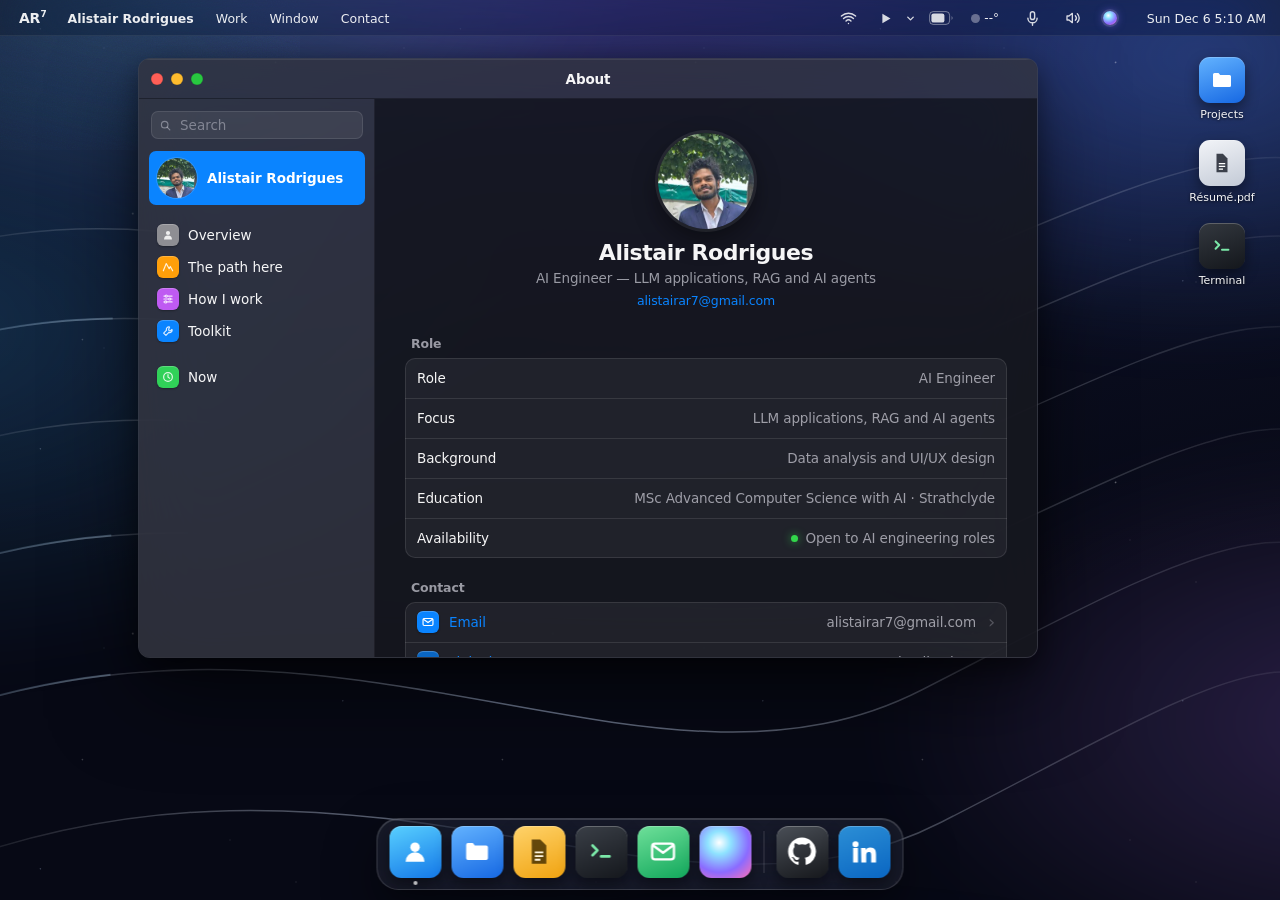
==== commit 99125c70: "feat: About as System Settings, Stage Manager, phone apps that act like apps About becomes a Setting" ====
--- a/index.html
+++ b/index.html
@@ -6,11 +6,12 @@
 <title>Alistair Rodrigues — AI + Data + UX</title>
 <meta name="description" content="Alistair Rodrigues — AI, data and UX engineer. Retrieval systems, agent pipelines, and the interfaces that make them usable.">
 <meta name="theme-color" content="#060910">
-<link rel="stylesheet" href="css/tokens.css?v=5">
-<link rel="stylesheet" href="css/desktop.css?v=5">
-<link rel="stylesheet" href="css/window.css?v=5">
-<link rel="stylesheet" href="css/mobile.css?v=5">
-<link rel="stylesheet" href="css/ari.css?v=5">
+<link rel="stylesheet" href="css/tokens.css?v=6">
+<link rel="stylesheet" href="css/desktop.css?v=6">
+<link rel="stylesheet" href="css/window.css?v=6">
+<link rel="stylesheet" href="css/settings.css?v=6">
+<link rel="stylesheet" href="css/mobile.css?v=6">
+<link rel="stylesheet" href="css/ari.css?v=6">
 </head>
 <body class="booting">
 
@@ -86,7 +87,7 @@
     <button class="mb-icon mb-chev" id="music-toggle" aria-label="Show what's playing" aria-expanded="false">
       <svg width="11" height="11" viewBox="0 0 24 24" fill="none" stroke="currentColor" stroke-width="3" stroke-linecap="round" stroke-linejoin="round" aria-hidden="true"><path d="m6 9 6 6 6-6"/></svg>
     </button>
-    <svg class="mb-hide" width="26" height="14" viewBox="0 0 26 14" fill="none" aria-hidden="true">
+    <svg class="mb-hide mb-batt" width="26" height="14" viewBox="0 0 26 14" fill="none" aria-hidden="true">
       <rect x="0.6" y="0.6" width="20" height="12.8" rx="3.6" stroke="currentColor" stroke-opacity=".5"/>
       <rect x="2.4" y="2.4" width="13" height="9.2" rx="2.2" fill="currentColor"/>
       <path d="M22.6 5v4a2.6 2.6 0 0 0 0-4Z" fill="currentColor" fill-opacity=".55"/>
@@ -287,141 +288,161 @@
 
 <!-- ═══════════ app windows ═══════════ -->
 
-<!-- About is laid out like macOS System Settings: profile card on top of the
-     sidebar, grouped inset rows in a centred column on the right. -->
-<template data-app="about" data-title="About" data-width="880" data-height="600">
-  <nav class="sidebar">
-    <button class="sb-item sb-profile" data-pane="intro" aria-selected="true">
-      <span class="avatar"><span>AR</span><img src="assets/me.jpg" alt="" onerror="this.remove()"></span>
-      <span class="sb-who"><b>Alistair Rodrigues</b><em>AI Engineer · Profile</em></span>
-    </button>
-    <div class="sb-gap"></div>
-    <button class="sb-item" data-pane="path"><i class="sic" style="background:linear-gradient(160deg,#FFB340,#F07800)"><svg viewBox="0 0 24 24" fill="none" stroke="#fff" stroke-width="2" stroke-linecap="round"><circle cx="6" cy="18" r="2"/><circle cx="18" cy="6" r="2"/><path d="M8 18c5 0 3-12 8-12"/></svg></i>The path here</button>
-    <button class="sb-item" data-pane="how"><i class="sic" style="background:linear-gradient(160deg,#C38BFF,#8944E8)"><svg viewBox="0 0 24 24" fill="none" stroke="#fff" stroke-width="2" stroke-linecap="round" stroke-linejoin="round"><path d="M9.5 18h5M10.5 21h3M12 3a6 6 0 0 0-3.5 10.9V16h7v-2.1A6 6 0 0 0 12 3z"/></svg></i>How I work</button>
-    <button class="sb-item" data-pane="stack"><i class="sic" style="background:linear-gradient(160deg,#9AA1B2,#5B6273)"><svg viewBox="0 0 24 24" fill="none" stroke="#fff" stroke-width="2" stroke-linejoin="round"><path d="M14.7 6.3a4 4 0 0 0-5.4 5.4L3.5 17.5l3 3 5.8-5.8a4 4 0 0 0 5.4-5.4l-2.6 2.6-2.4-.6-.6-2.4z"/></svg></i>Toolkit</button>
-    <button class="sb-item" data-pane="now"><i class="sic" style="background:linear-gradient(160deg,#5EDB7E,#1FA845)"><svg viewBox="0 0 24 24" fill="none" stroke="#fff" stroke-width="2" stroke-linecap="round"><circle cx="12" cy="12" r="8.5"/><path d="M12 7.5V12l3 2"/></svg></i>Now</button>
+<template data-app="about" data-title="About" data-width="900" data-height="600" data-nav="list">
+  <nav class="sidebar set-side" aria-label="About Alistair">
+    <label class="set-search">
+      <svg viewBox="0 0 24 24" aria-hidden="true"><circle cx="10.5" cy="10.5" r="6"/><path d="m15 15 5 5"/></svg>
+      <input type="search" placeholder="Search" aria-label="Search About" autocomplete="off" spellcheck="false">
+    </label>
+
+    <button class="sb-item set-me" data-pane="profile" aria-selected="true">
+      <img src="assets/alistair.jpg" alt="" width="40" height="40">
+      <span><b>Alistair Rodrigues</b><small>AI Engineer · Profile</small></span>
+    </button>
+
+    <div class="set-group">
+      <button class="sb-item" data-pane="intro"><i class="si" style="--si:#8E8E93"><svg viewBox="0 0 24 24"><circle cx="12" cy="8.6" r="3.6"/><path d="M5.2 19.6a6.8 6.8 0 0 1 13.6 0z"/></svg></i>Overview</button>
+      <button class="sb-item" data-pane="path"><i class="si" style="--si:#FF9F0A"><svg viewBox="0 0 24 24" class="st"><path d="M4 18.5 9 6l5 9 2-4 4 7.5"/></svg></i>The path here</button>
+      <button class="sb-item" data-pane="how"><i class="si" style="--si:#BF5AF2"><svg viewBox="0 0 24 24" class="st"><path d="M5 7h14M5 12h14M5 17h14"/><circle cx="9" cy="7" r="1.8"/><circle cx="15" cy="12" r="1.8"/><circle cx="8" cy="17" r="1.8"/></svg></i>How I work</button>
+      <button class="sb-item" data-pane="stack"><i class="si" style="--si:#0A84FF"><svg viewBox="0 0 24 24" class="st"><path d="M14.7 5.3a4 4 0 0 0-5.2 5.2L4.5 15.5l4 4 5-5a4 4 0 0 0 5.2-5.2l-2.6 2.6-2.4-.6-.6-2.4z"/></svg></i>Toolkit</button>
+    </div>
+
+    <div class="set-group">
+      <button class="sb-item" data-pane="now"><i class="si" style="--si:#30D158"><svg viewBox="0 0 24 24" class="st"><circle cx="12" cy="12" r="7.5"/><path d="M12 8v4.2l2.8 1.8"/></svg></i>Now</button>
+    </div>
   </nav>
-  <div class="content">
-    <section class="pane" data-pane="intro">
-      <header class="profile">
-        <span class="avatar"><span>AR</span><img src="assets/me.jpg" alt="Alistair Rodrigues" onerror="this.remove()"></span>
+  <div class="content set-content">
+    <section class="pane" data-pane="profile">
+      <div class="me-hero">
+        <img class="me-pic" src="assets/alistair.jpg" alt="Alistair Rodrigues" width="96" height="96">
         <h1>Alistair Rodrigues</h1>
-        <p class="role">AI Engineer · Data · UX</p>
-        <p class="where">Glasgow, Scotland · Open to AI engineering roles</p>
+        <p>AI Engineer — LLM applications, RAG and AI agents</p>
+        <a href="mailto:alistairar7@gmail.com">alistairar7@gmail.com</a>
+      </div>
+
+      <h3 class="set-label">Role</h3>
+      <div class="set-list">
+        <div class="set-row"><span>Role</span><b>AI Engineer</b></div>
+        <div class="set-row"><span>Focus</span><b>LLM applications, RAG and AI agents</b></div>
+        <div class="set-row"><span>Background</span><b>Data analysis and UI/UX design</b></div>
+        <div class="set-row"><span>Education</span><b>MSc Advanced Computer Science with AI · Strathclyde</b></div>
+        <div class="set-row"><span>Availability</span><b class="set-ok">Open to AI engineering roles</b></div>
+      </div>
+
+      <h3 class="set-label">Contact</h3>
+      <div class="set-list">
+        <a class="set-row go" href="mailto:alistairar7@gmail.com"><i class="si" style="--si:#0A84FF"><svg viewBox="0 0 24 24" class="st"><rect x="3.5" y="6" width="17" height="12" rx="2"/><path d="m4.2 7.2 7.8 5.8 7.8-5.8"/></svg></i><span>Email</span><b>alistairar7@gmail.com</b></a>
+        <a class="set-row go" href="https://linkedin.com/in/alistair77" target="_blank" rel="noopener"><i class="si" style="--si:#0A66C2"><svg viewBox="0 0 24 24"><path d="M5.6 4a1.9 1.9 0 1 1 0 3.8 1.9 1.9 0 0 1 0-3.8zM4 9.2h3.2V20H4zM9.4 9.2h3v1.5c.5-.9 1.7-1.8 3.4-1.8 3.6 0 4.2 2.3 4.2 5.2V20h-3.2v-5.1c0-1.2 0-2.8-1.7-2.8s-2 1.3-2 2.7V20H9.4z"/></svg></i><span>LinkedIn</span><b>in/alistair77</b></a>
+        <a class="set-row go" href="https://github.com/Alistair77" target="_blank" rel="noopener"><i class="si" style="--si:#3A3F47"><svg viewBox="0 0 24 24"><path d="M12 2.8a9.2 9.2 0 0 0-2.9 17.9c.5.1.6-.2.6-.4v-1.7c-2.6.6-3.1-1.1-3.1-1.1-.4-1.1-1-1.4-1-1.4-.8-.6.1-.6.1-.6.9.1 1.4 1 1.4 1 .8 1.4 2.2 1 2.7.8.1-.6.3-1 .6-1.2-2-.2-4.2-1-4.2-4.5 0-1 .4-1.8 1-2.5-.1-.2-.4-1.2.1-2.4 0 0 .8-.3 2.5.9a8.7 8.7 0 0 1 4.6 0c1.8-1.2 2.5-.9 2.5-.9.5 1.3.2 2.2.1 2.4.6.7 1 1.5 1 2.5 0 3.5-2.2 4.3-4.2 4.5.3.3.6.9.6 1.7v2.5c0 .2.1.5.6.4A9.2 9.2 0 0 0 12 2.8z"/></svg></i><span>GitHub</span><b>Alistair77</b></a>
+        <a class="set-row go" href="assets/resume.pdf?v=2" download="Alistair-Rodrigues-Resume.pdf"><i class="si" style="--si:#FF9F0A"><svg viewBox="0 0 24 24" class="st"><path d="M12 4v11m0 0-4.5-4.5M12 15l4.5-4.5M5 19.5h14"/></svg></i><span>Résumé</span><b>Download PDF</b></a>
+      </div>
+
+      <h3 class="set-label">Apps</h3>
+      <div class="set-list">
+        <button class="set-row go" data-open="projects"><i class="si" style="--si:linear-gradient(160deg,#63B3FF,#1668E3)"><svg viewBox="0 0 24 24"><path d="M3 6.5A1.5 1.5 0 0 1 4.5 5h4l1.7 2H19.5A1.5 1.5 0 0 1 21 8.5v9A1.5 1.5 0 0 1 19.5 19h-15A1.5 1.5 0 0 1 3 17.5Z"/></svg></i><span>Projects<small>The AI engineering work, plus data, mobile and web</small></span></button>
+        <button class="set-row go" data-open="ari"><i class="si si-ari"></i><span>Ari<small>The assistant — ask it anything about the work</small></span></button>
+        <button class="set-row go" data-open="resume"><i class="si" style="--si:linear-gradient(160deg,#FFD36B,#F0A310)"><svg viewBox="0 0 24 24"><path d="M6 2h7l5 5v15H6z" fill="#4A3200" opacity=".85"/><path d="M8.5 12h7v1.5h-7zm0 3h7v1.5h-7zm0 3h4.6v1.5H8.5z"/></svg></i><span>Résumé<small>The CV, readable in-window</small></span></button>
+        <button class="set-row go" data-open="terminal"><i class="si" style="--si:linear-gradient(160deg,#3A3F47,#15181D)"><svg viewBox="0 0 24 24" class="st" style="stroke:#7BE8A8"><path d="M5 7l4 4-4 4M12 16h7"/></svg></i><span>Terminal<small>A working prompt</small></span></button>
+        <button class="set-row go" data-open="contact"><i class="si" style="--si:linear-gradient(160deg,#6FE09A,#12A85C)"><svg viewBox="0 0 24 24" class="st"><rect x="3" y="5.5" width="18" height="13" rx="2.4"/><path d="m3.8 7 8.2 6 8.2-6"/></svg></i><span>Contact<small>Every way to reach him</small></span></button>
+      </div>
+    </section>
+
+    <section class="pane" data-pane="intro" hidden>
+      <div class="set-card set-hero">
+        <p class="eyebrow">AI · Data · UX Engineer · Glasgow</p>
+        <h1>I build LLM systems<br>that survive contact<br>with real use.</h1>
+        <p class="lede">Not demos. A LangGraph agent with human-in-the-loop safety controls. An eval pipeline that catches regressions <em>before</em> they ship. A hybrid-search RAG pipeline that ships with its own evaluation suite.</p>
+        <p>The through-line is that I don't trust a system I can't measure. Most "AI agent" projects are a loop around a chat completion and a hope. Mine treat the model as an untrusted input source — the harness decides what's safe, records what happened, and a human holds the switch on anything expensive.</p>
+      </div>
+
+      <div class="quote">
+        <p>I came to AI engineering from data analysis and UI/UX design. That means I'm comfortable across the data, the model <em>and</em> the interface — not just one layer of the stack.</p>
+      </div>
+
+      <div class="stats">
+        <div class="stat"><b>6</b><span>Shipped AI systems</span></div>
+        <div class="stat"><b>MSc</b><span>Adv. Computer Science</span></div>
+        <div class="stat"><b>3</b><span>Layers of the stack</span></div>
+      </div>
+
+      <div class="btn-row">
+        <button class="btn primary" data-open="projects">See the work</button>
+        <button class="btn" data-open="contact">Get in touch</button>
+      </div>
+    </section>
+
+    <section class="pane" data-pane="path" hidden>
+      <header class="set-intro">
+        <i class="si" style="--si:#FF9F0A"><svg viewBox="0 0 24 24" class="st"><path d="M4 18.5 9 6l5 9 2-4 4 7.5"/></svg></i>
+        <div><h2>The path here</h2><p>Three disciplines, in the order I picked them up — each one still doing work in how I build.</p></div>
       </header>
 
-      <div class="sgroup">
-        <div class="stext">
-          <p class="lede">I build LLM systems that survive contact with real use. Not demos — a LangGraph agent with human-in-the-loop safety controls, an eval pipeline that catches regressions <em>before</em> they ship, a hybrid-search RAG pipeline with its own evaluation suite.</p>
-          <p>I don't trust a system I can't measure. The model is an untrusted input source — the harness decides what's safe, records what happened, and a human holds the switch on anything expensive. I came here from data analysis and UI/UX design, so I'm comfortable across the data, the model <em>and</em> the interface.</p>
-        </div>
-      </div>
-
-      <div class="sgroup scells">
-        <div><b>6</b><span>Shipped AI systems</span></div>
-        <div><b>MSc</b><span>Adv. Computer Science</span></div>
-        <div><b>3</b><span>Layers of the stack</span></div>
-      </div>
-
-      <h2 class="sg-label">Contact</h2>
-      <div class="sgroup">
-        <a class="srow" href="mailto:alistairar7@gmail.com"><i class="sic" style="background:linear-gradient(160deg,#6FE09A,#12A85C)"><svg viewBox="0 0 24 24" fill="none" stroke="#fff" stroke-width="2" stroke-linejoin="round"><rect x="3" y="5.5" width="18" height="13" rx="2.4"/><path d="m3.8 7 8.2 6 8.2-6"/></svg></i><span>Email</span><em>alistairar7@gmail.com</em></a>
-        <a class="srow" href="https://github.com/Alistair77" target="_blank" rel="noopener"><i class="sic" style="background:linear-gradient(160deg,#4A4F57,#16181C)"><svg viewBox="0 0 24 24" fill="#fff"><path d="M12 .5C5.73.5.5 5.73.5 12c0 5.09 3.29 9.4 7.86 10.93.58.1.79-.25.79-.56v-2.1c-3.2.7-3.88-1.37-3.88-1.37-.53-1.34-1.29-1.7-1.29-1.7-1.05-.72.08-.7.08-.7 1.16.08 1.77 1.19 1.77 1.19 1.03 1.77 2.7 1.26 3.36.96.1-.75.4-1.26.73-1.55-2.56-.29-5.25-1.28-5.25-5.7 0-1.26.45-2.29 1.19-3.1-.12-.29-.52-1.46.11-3.05 0 0 .97-.31 3.18 1.18a11 11 0 0 1 5.8 0c2.2-1.49 3.17-1.18 3.17-1.18.63 1.59.23 2.76.12 3.05.74.81 1.18 1.84 1.18 3.1 0 4.43-2.69 5.4-5.26 5.69.41.36.78 1.06.78 2.14v3.17c0 .31.21.67.8.56A11.51 11.51 0 0 0 23.5 12C23.5 5.73 18.27.5 12 .5z"/></svg></i><span>GitHub</span><em>@Alistair77</em></a>
-        <a class="srow" href="https://linkedin.com/in/alistair77" target="_blank" rel="noopener"><i class="sic" style="background:linear-gradient(160deg,#2C8FD6,#0A66C2)"><svg viewBox="0 0 24 24" fill="#fff"><path d="M4.98 3.5a2.5 2.5 0 1 1 0 5 2.5 2.5 0 0 1 0-5zM3 9h4v12H3zM9.5 9h3.8v1.64h.06c.53-.95 1.83-1.95 3.76-1.95 4.02 0 4.76 2.5 4.76 5.76V21h-4v-5.6c0-1.34-.03-3.06-1.9-3.06-1.9 0-2.19 1.46-2.19 2.96V21h-4z"/></svg></i><span>LinkedIn</span><em>in/alistair77</em></a>
-        <div class="srow"><i class="sic" style="background:linear-gradient(160deg,#FF6B6B,#E0303A)"><svg viewBox="0 0 24 24" fill="#fff"><path d="M12 2.5a7 7 0 0 0-7 7c0 5 7 12 7 12s7-7 7-12a7 7 0 0 0-7-7zm0 9.5a2.6 2.6 0 1 1 0-5.2 2.6 2.6 0 0 1 0 5.2z"/></svg></i><span>Location</span><em>Glasgow, UK</em></div>
-      </div>
-
-      <h2 class="sg-label">Apps</h2>
-      <div class="sgroup">
-        <button class="srow" data-open="projects"><i class="sic" style="background:linear-gradient(160deg,#63B3FF,#1668E3)"><svg viewBox="0 0 24 24" fill="#fff"><path d="M3 6.5A1.5 1.5 0 0 1 4.5 5h4l1.7 2H19.5A1.5 1.5 0 0 1 21 8.5v9A1.5 1.5 0 0 1 19.5 19h-15A1.5 1.5 0 0 1 3 17.5Z"/></svg></i><span>Projects</span><em>Six shipped AI systems</em></button>
-        <button class="srow" data-open="resume"><i class="sic" style="background:linear-gradient(160deg,#FFD36B,#F0A310)"><svg viewBox="0 0 24 24" fill="#4A3200"><path d="M6 2h7l5 5v15H6z" opacity=".85"/><path d="M8.5 12h7v1.5h-7zm0 3h7v1.5h-7zm0 3h4.6v1.5H8.5z" fill="#FFF6DF"/></svg></i><span>Résumé</span><em>PDF</em></button>
-        <button class="srow" data-open="terminal"><i class="sic" style="background:linear-gradient(160deg,#3A3F47,#15181D)"><svg viewBox="0 0 24 24" fill="none" stroke="#7BE8A8" stroke-width="2.4" stroke-linecap="round" stroke-linejoin="round"><path d="M5 7l4 4-4 4M12 16h7"/></svg></i><span>Terminal</span><em>Poke around</em></button>
-        <button class="srow" data-open="contact"><i class="sic" style="background:linear-gradient(160deg,#6FE09A,#12A85C)"><svg viewBox="0 0 24 24" fill="none" stroke="#fff" stroke-width="2" stroke-linejoin="round"><rect x="3" y="5.5" width="18" height="13" rx="2.4"/><path d="m3.8 7 8.2 6 8.2-6"/></svg></i><span>Get in touch</span><em>Reply within a day or two</em></button>
-        <button class="srow" data-open="ari"><i class="sic glyph-ari"></i><span>Ari</span><em>Your guide to the work</em></button>
+      <ol class="path set-card">
+        <li>
+          <h3>Data analysis</h3>
+          <p>SQL, Pandas, scikit-learn, R, and the dashboards that carry the result — Tableau, Power BI, Streamlit. This is where I learned that a number nobody can interrogate is a number nobody should trust. It's the same instinct behind writing an eval pipeline before claiming a model improved.</p>
+        </li>
+        <li>
+          <h3>UI/UX design</h3>
+          <p>Figma, React, Three.js, WebGL. Design taught me that the interface <em>is</em> where the product actually happens. A retrieval system nobody can steer is a research demo — so I build the front end with the same care as the pipeline behind it.</p>
+        </li>
+        <li>
+          <h3>AI engineering</h3>
+          <p>LangGraph, the Claude API, RAG, LLM-as-judge evaluation, agent regression testing and Ollama. Currently deepening this through a structured AI engineering course, with retrieval, agents and evals as the core focus — on top of an MSc in Advanced Computer Science with AI from Strathclyde.</p>
+        </li>
+      </ol>
+
+      <div class="set-card">
+        <p>Most people in this field arrive from one direction. Arriving from three is why I tend to notice when the model is fine and the <em>retrieval</em> is broken, or when the pipeline is correct and the interface is the thing failing the user.</p>
       </div>
     </section>
 
-    <section class="pane" data-pane="path" hidden>
-      <header class="phead">
-        <i class="sic" style="background:linear-gradient(160deg,#FFB340,#F07800)"><svg viewBox="0 0 24 24" fill="none" stroke="#fff" stroke-width="2" stroke-linecap="round"><circle cx="6" cy="18" r="2"/><circle cx="18" cy="6" r="2"/><path d="M8 18c5 0 3-12 8-12"/></svg></i>
-        <h1>The path here</h1>
-        <p>Three disciplines, in the order I picked them up — each one still doing work in how I build.</p>
+    <section class="pane" data-pane="how" hidden>
+      <header class="set-intro">
+        <i class="si" style="--si:#BF5AF2"><svg viewBox="0 0 24 24" class="st"><path d="M5 7h14M5 12h14M5 17h14"/><circle cx="9" cy="7" r="1.8"/><circle cx="15" cy="12" r="1.8"/><circle cx="8" cy="17" r="1.8"/></svg></i>
+        <div><h2>How I work</h2><p>Four things I believe strongly enough that they show up in every repository I own.</p></div>
       </header>
 
-      <div class="sgroup">
-        <ol class="path stext">
-          <li>
-            <h3>Data analysis</h3>
-            <p>SQL, Pandas, scikit-learn, R, and the dashboards that carry the result — Tableau, Power BI, Streamlit. This is where I learned that a number nobody can interrogate is a number nobody should trust. It's the same instinct behind writing an eval pipeline before claiming a model improved.</p>
-          </li>
-          <li>
-            <h3>UI/UX design</h3>
-            <p>Figma, React, Three.js, WebGL. Design taught me that the interface <em>is</em> where the product actually happens. A retrieval system nobody can steer is a research demo — so I build the front end with the same care as the pipeline behind it.</p>
-          </li>
-          <li>
-            <h3>AI engineering</h3>
-            <p>LangGraph, the Claude API, RAG, LLM-as-judge evaluation, agent regression testing and Ollama. Currently deepening this through a structured AI engineering course, with retrieval, agents and evals as the core focus — on top of an MSc in Advanced Computer Science with AI from Strathclyde.</p>
-          </li>
-        </ol>
-      </div>
-
-      <p class="sg-foot">Most people in this field arrive from one direction. Arriving from three is why I tend to notice when the model is fine and the <em>retrieval</em> is broken, or when the pipeline is correct and the interface is the thing failing the user.</p>
+      <div class="set-list">
+        <div class="set-row tall"><div><b>Measure it or don't claim it</b><p>Every AI system I build ships with an evaluation harness — a rubric, persisted runs, and a dashboard that catches regressions. Agent Evals exists because "it feels better now" is not a metric, and because version 2 breaking something version 1 handled is the failure nobody notices until a user does.</p></div></div>
+        <div class="set-row tall"><div><b>Retrieval beats a bigger prompt</b><p>Hybrid vector and keyword search, proper reranking, deterministic chunk IDs. Most "the model is wrong" problems are retrieval problems wearing a costume. And when retrieval genuinely can't answer, the honest move is to refuse — RAGStar says so rather than inventing something, and makes no model call at all.</p></div></div>
+        <div class="set-row tall"><div><b>The model is untrusted input</b><p>It can request an action; my code decides whether to run it. Consequential actions stop and wait for a human, prompt injection gets screened and logged, and everything lands in an append-only audit trail you can replay months later.</p></div></div>
+        <div class="set-row tall"><div><b>Local first, where it's possible</b><p>RAGStar and Zetsu both run entirely on your own machine — no API keys, no accounts, nothing uploaded. Partly cost, mostly privacy: the people who most need to ask questions of their own documents are often the least able to send them somewhere else.</p></div></div>
+      </div>
     </section>
 
-    <section class="pane" data-pane="how" hidden>
-      <header class="phead">
-        <i class="sic" style="background:linear-gradient(160deg,#C38BFF,#8944E8)"><svg viewBox="0 0 24 24" fill="none" stroke="#fff" stroke-width="2" stroke-linecap="round" stroke-linejoin="round"><path d="M9.5 18h5M10.5 21h3M12 3a6 6 0 0 0-3.5 10.9V16h7v-2.1A6 6 0 0 0 12 3z"/></svg></i>
-        <h1>How I work</h1>
-        <p>Four things I believe strongly enough that they show up in every repository I own.</p>
+    <section class="pane" data-pane="stack" hidden>
+      <header class="set-intro">
+        <i class="si" style="--si:#0A84FF"><svg viewBox="0 0 24 24" class="st"><path d="M14.7 5.3a4 4 0 0 0-5.2 5.2L4.5 15.5l4 4 5-5a4 4 0 0 0 5.2-5.2l-2.6 2.6-2.4-.6-.6-2.4z"/></svg></i>
+        <div><h2>Toolkit</h2><p>Tools are cheap; judgement isn't. This is what I'm genuinely fluent in.</p></div>
       </header>
 
-      <div class="sgroup">
-        <div class="stext"><h3>Measure it or don't claim it</h3>
-        <p>Every AI system I build ships with an evaluation harness — a rubric, persisted runs, and a dashboard that catches regressions. Agent Evals exists because "it feels better now" is not a metric, and because version 2 breaking something version 1 handled is the failure nobody notices until a user does.</p></div>
-        <div class="stext"><h3>Retrieval beats a bigger prompt</h3>
-        <p>Hybrid vector and keyword search, proper reranking, deterministic chunk IDs. Most "the model is wrong" problems are retrieval problems wearing a costume. And when retrieval genuinely can't answer, the honest move is to refuse — RAGStar says so rather than inventing something, and makes no model call at all.</p></div>
-        <div class="stext"><h3>The model is untrusted input</h3>
-        <p>It can request an action; my code decides whether to run it. Consequential actions stop and wait for a human, prompt injection gets screened and logged, and everything lands in an append-only audit trail you can replay months later.</p></div>
-        <div class="stext"><h3>Local first, where it's possible</h3>
-        <p>RAGStar and Zetsu both run entirely on your own machine — no API keys, no accounts, nothing uploaded. Partly cost, mostly privacy: the people who most need to ask questions of their own documents are often the least able to send them somewhere else.</p></div>
-      </div>
+      <h3 class="set-label">AI &amp; LLM engineering</h3>
+      <div class="set-card"><div class="tags"><span class="tag">LangGraph</span><span class="tag">Claude API</span><span class="tag">RAG</span><span class="tag">Hybrid vector + keyword search</span><span class="tag">LLM-as-judge</span><span class="tag">Agent regression testing</span><span class="tag">Ollama</span></div></div>
+
+      <h3 class="set-label">Backend &amp; infrastructure</h3>
+      <div class="set-card"><div class="tags"><span class="tag">Python</span><span class="tag">FastAPI</span><span class="tag">PostgreSQL</span><span class="tag">Git</span><span class="tag">GitHub</span></div></div>
+
+      <h3 class="set-label">Data &amp; analytics</h3>
+      <div class="set-card"><div class="tags"><span class="tag">SQL</span><span class="tag">Pandas</span><span class="tag">NumPy</span><span class="tag">scikit-learn</span><span class="tag">MATLAB</span><span class="tag">Matplotlib</span><span class="tag">Seaborn</span><span class="tag">Tableau</span><span class="tag">Power BI</span><span class="tag">Streamlit</span></div></div>
+
+      <h3 class="set-label">Frontend &amp; product</h3>
+      <div class="set-card"><div class="tags"><span class="tag">React</span><span class="tag">GSAP</span><span class="tag">Three.js</span><span class="tag">WebGL</span><span class="tag">HTML/CSS</span><span class="tag">Figma</span><span class="tag">UI/UX design</span><span class="tag">Wireframing</span><span class="tag">Prototyping</span></div></div>
+
+      <h3 class="set-label">Working with people</h3>
+      <div class="set-card"><div class="tags"><span class="tag">Agile/Scrum</span><span class="tag">Stakeholder communication</span><span class="tag">Team leadership</span><span class="tag">Empathy</span></div></div>
     </section>
 
-    <section class="pane" data-pane="stack" hidden>
-      <header class="phead">
-        <i class="sic" style="background:linear-gradient(160deg,#9AA1B2,#5B6273)"><svg viewBox="0 0 24 24" fill="none" stroke="#fff" stroke-width="2" stroke-linejoin="round"><path d="M14.7 6.3a4 4 0 0 0-5.4 5.4L3.5 17.5l3 3 5.8-5.8a4 4 0 0 0 5.4-5.4l-2.6 2.6-2.4-.6-.6-2.4z"/></svg></i>
-        <h1>Toolkit</h1>
-        <p>Tools are cheap; judgement isn't. This is what I'm genuinely fluent in.</p>
+    <section class="pane" data-pane="now" hidden>
+      <header class="set-intro">
+        <i class="si" style="--si:#30D158"><svg viewBox="0 0 24 24" class="st"><circle cx="12" cy="12" r="7.5"/><path d="M12 8v4.2l2.8 1.8"/></svg></i>
+        <div><h2>Now</h2><p>What I'm actually doing, as of right now.</p></div>
       </header>
 
-      <div class="sgroup">
-        <div class="stext"><h3>AI &amp; LLM engineering</h3>
-        <div class="tags"><span class="tag">LangGraph</span><span class="tag">Claude API</span><span class="tag">RAG</span><span class="tag">Hybrid vector + keyword search</span><span class="tag">LLM-as-judge</span><span class="tag">Agent regression testing</span><span class="tag">Ollama</span></div></div>
-        <div class="stext"><h3>Backend &amp; infrastructure</h3>
-        <div class="tags"><span class="tag">Python</span><span class="tag">FastAPI</span><span class="tag">PostgreSQL</span><span class="tag">Git</span><span class="tag">GitHub</span></div></div>
-        <div class="stext"><h3>Data &amp; analytics</h3>
-        <div class="tags"><span class="tag">SQL</span><span class="tag">Pandas</span><span class="tag">NumPy</span><span class="tag">scikit-learn</span><span class="tag">MATLAB</span><span class="tag">Matplotlib</span><span class="tag">Seaborn</span><span class="tag">Tableau</span><span class="tag">Power BI</span><span class="tag">Streamlit</span></div></div>
-        <div class="stext"><h3>Frontend &amp; product</h3>
-        <div class="tags"><span class="tag">React</span><span class="tag">GSAP</span><span class="tag">Three.js</span><span class="tag">WebGL</span><span class="tag">HTML/CSS</span><span class="tag">Figma</span><span class="tag">UI/UX design</span><span class="tag">Wireframing</span><span class="tag">Prototyping</span></div></div>
-        <div class="stext"><h3>Working with people</h3>
-        <div class="tags"><span class="tag">Agile/Scrum</span><span class="tag">Stakeholder communication</span><span class="tag">Team leadership</span><span class="tag">Empathy</span></div></div>
-      </div>
-    </section>
-
-    <section class="pane" data-pane="now" hidden>
-      <header class="phead">
-        <i class="sic" style="background:linear-gradient(160deg,#5EDB7E,#1FA845)"><svg viewBox="0 0 24 24" fill="none" stroke="#fff" stroke-width="2" stroke-linecap="round"><circle cx="12" cy="12" r="8.5"/><path d="M12 7.5V12l3 2"/></svg></i>
-        <h1>Now</h1>
-        <p>What I'm actually doing, as of right now. Updated this month.</p>
-      </header>
-
-      <div class="sgroup">
-        <div class="stext"><h3>Building</h3>
-        <p>Agent tooling — orchestration with human checkpoints, and the evaluation pipeline that keeps it honest. Most recently a semantic caching layer that answers near-duplicate prompts from a vector cache instead of paying for the model call twice.</p></div>
-        <div class="stext"><h3>Studying</h3>
-        <p>The MSc in Advanced Computer Science with AI at Strathclyde is done — awarded 2025. Since then, a structured AI engineering course focused on retrieval, agents and evals.</p></div>
-        <div class="stext"><h3>Open to</h3>
-        <p>AI engineering roles and freelance work. If it involves retrieval, agents, evaluation, or making a model usable by people who didn't build it — I'm interested.</p></div>
+      <div class="set-list">
+        <div class="set-row tall"><div><b>Building</b><p>Agent tooling — orchestration with human checkpoints, and the evaluation pipeline that keeps it honest. Most recently a semantic caching layer that answers near-duplicate prompts from a vector cache instead of paying for the model call twice.</p></div></div>
+        <div class="set-row tall"><div><b>Studying</b><p>The MSc in Advanced Computer Science with AI at Strathclyde is done — awarded 2025. Since then, a structured AI engineering course focused on retrieval, agents and evals.</p></div></div>
+        <div class="set-row tall"><div><b>Open to</b><p>AI engineering roles and freelance work. If it involves retrieval, agents, evaluation, or making a model usable by people who didn't build it — I'm interested.</p></div></div>
       </div>
 
       <div class="btn-row">
@@ -546,12 +567,12 @@
   </div>
 </template>
 
-<script type="module" src="js/hello.js?v=5"></script>
-<script type="module" src="js/desktop.js?v=5"></script>
+<script type="module" src="js/hello.js?v=6"></script>
+<script type="module" src="js/desktop.js?v=6"></script>
 <script src="js/visit-log.js?v=6"></script>
-<script type="module" src="js/statusbar.js?v=5"></script>
-<script type="module" src="js/terminal.js?v=5"></script>
-<script type="module" src="js/ari/ari.js?v=5"></script>
-<script type="module" src="js/ari/peek.js?v=5"></script>
+<script type="module" src="js/statusbar.js?v=6"></script>
+<script type="module" src="js/terminal.js?v=6"></script>
+<script type="module" src="js/ari/ari.js?v=6"></script>
+<script type="module" src="js/ari/peek.js?v=6"></script>
 </body>
 </html>
--- a/css/window.css
+++ b/css/window.css
@@ -18,8 +18,45 @@
   -webkit-backdrop-filter: var(--blur-chrome);
   border: 1px solid var(--hair);
   box-shadow: var(--shadow-win);
-  animation: winIn var(--dur-win) var(--ease) both;
+  /* backwards, not both: a forwards fill would pin transform and block Stage Manager */
+  animation: winIn var(--dur-win) var(--ease) backwards;
+  transition: transform 480ms var(--ease-snap), opacity 260ms var(--ease), filter var(--dur-fast) var(--ease);
   will-change: transform;
+}
+
+/* ---------- Stage Manager ----------
+   A staged window is the real window, scaled into the strip on the left and
+   tilted back a little; wm.js sets --stage per window. */
+.window.staged {
+  animation: none;
+  transform-origin: 0 0;
+  transform: var(--stage) perspective(1400px) rotateY(18deg);
+  cursor: pointer;
+  box-shadow: 0 30px 60px rgba(0, 0, 0, 0.55);
+}
+
+.window.staged > * { pointer-events: none; }
+.window.staged:hover { filter: brightness(1.14); }
+.window.staged:focus-visible { outline: 14px solid var(--accent); outline-offset: 8px; }
+.window.stage-spill { opacity: 0; pointer-events: none; }
+.window.staged.closing { animation: none; opacity: 0; }
+
+/* a stage window over the strip tucks it away; the left edge brings it back */
+#windows.strip-covered .window.staged {
+  transform: translateX(-240px) var(--stage) perspective(1400px) rotateY(18deg);
+  opacity: 0;
+}
+
+#windows.strip-covered.strip-peek .window.staged {
+  z-index: 9000 !important;
+  transform: var(--stage) perspective(1400px) rotateY(18deg);
+  opacity: 1;
+}
+
+#windows.strip-covered.strip-peek .window.stage-spill { opacity: 0; }
+
+@media (prefers-reduced-motion: reduce) {
+  .window { transition: none; }
 }
 
 @keyframes winIn {
@@ -45,37 +82,6 @@
 @keyframes winMin {
   to { opacity: 0; transform: translateY(46vh) scale(0.18); }
 }
-
-/* the window layer: full-bleed so window coordinates are viewport coordinates,
-   with perspective so staged thumbnails tilt in 3D. Above the desktop icons. */
-#windows { position: absolute; inset: 0; z-index: 20; perspective: 1200px; pointer-events: none; }
-.window { pointer-events: auto; }
-
-/* Stage Manager: windows not in front become thumbnails down the left edge
-   (position and size are set from js/wm.js) */
-.window {
-  transition: translate 460ms var(--ease-snap), scale 460ms var(--ease-snap),
-    rotate 460ms var(--ease-snap), opacity 300ms var(--ease);
-}
-
-.window.staged {
-  rotate: y 28deg;
-  opacity: 0.88;
-  box-shadow: 0 14px 34px rgba(0, 0, 0, 0.5);
-}
-
-/* covers the content so the whole thumbnail is one click target */
-.window.staged::after {
-  content: "";
-  position: absolute;
-  inset: 0;
-  z-index: 5;
-  border-radius: inherit;
-  transition: background var(--dur-fast) var(--ease);
-}
-
-.window.staged:hover { opacity: 1; }
-.window.staged:hover::after { background: rgba(255, 255, 255, 0.06); }
 
 /* unfocused windows recede */
 .window:not(.focused) { box-shadow: 0 18px 46px rgba(0, 0, 0, 0.44); }
@@ -122,6 +128,9 @@
 .traffic .tl-close { background: var(--tl-red); }
 .traffic .tl-min { background: var(--tl-yellow); }
 .traffic .tl-max { background: var(--tl-green); }
+
+/* the phone layout's Back button (mobile.css); desktop windows keep the lights */
+.tb-back { display: none; }
 
 /* glyphs only appear when the cluster is hovered — same as the real thing */
 .traffic button::after {
@@ -702,127 +711,3 @@
 
 .path h3 { margin: 3px 0 5px; font-size: var(--text-base); font-weight: 650; }
 .path p { margin: 0; font-size: var(--text-sm); }
-
-/* ---------- About: System Settings layout ---------- */
-.window[data-app="about"] .sidebar { flex-basis: 224px; padding: 10px 9px; }
-.window[data-app="about"] .content { background: rgba(22, 23, 29, 0.78); }
-.window[data-app="about"] .pane { max-width: 600px; margin: 0 auto; }
-
-.sb-gap { height: 10px; }
-
-/* square app-style icon, used in the sidebar and in rows */
-.sic {
-  flex: 0 0 auto;
-  display: grid;
-  place-items: center;
-  width: 22px;
-  height: 22px;
-  border-radius: 6px;
-  box-shadow: inset 0 1px 0 rgba(255, 255, 255, 0.22);
-}
-.sic svg { width: 14px; height: 14px; }
-.sic.glyph-ari { background: var(--ari-orb); }
-
-/* the Apple-Account-style card at the top of the sidebar */
-.sb-profile { gap: 10px; padding: 8px 9px; margin-bottom: 2px; }
-.sb-who { display: grid; min-width: 0; line-height: 1.25; }
-.sb-who b { font-weight: 600; white-space: nowrap; overflow: hidden; text-overflow: ellipsis; }
-.sb-who em { font-style: normal; font-size: var(--text-xs); color: var(--muted-2); }
-.sb-profile[aria-selected="true"] em { color: rgba(255, 255, 255, 0.78); }
-
-/* photo with initials underneath — shows if assets/me.jpg is missing */
-.avatar {
-  position: relative;
-  flex: 0 0 auto;
-  display: grid;
-  place-items: center;
-  width: 38px;
-  height: 38px;
-  border-radius: 50%;
-  overflow: hidden;
-  font-size: 14px;
-  font-weight: 650;
-  letter-spacing: 0;
-  color: #fff;
-  background: linear-gradient(160deg, #8E95A6, #4E5466);
-  box-shadow: 0 0 0 1px rgba(255, 255, 255, 0.12);
-}
-.avatar img { position: absolute; inset: 0; width: 100%; height: 100%; object-fit: cover; }
-
-.profile { display: grid; justify-items: center; gap: 2px; margin: 6px 0 22px; text-align: center; }
-.profile .avatar { width: 96px; height: 96px; margin-bottom: 10px; font-size: 34px; box-shadow: 0 8px 24px rgba(0, 0, 0, 0.4), 0 0 0 1px rgba(255, 255, 255, 0.14); }
-.content .profile h1 { margin: 0; font-size: 24px; letter-spacing: -0.02em; }
-.content .profile .role { margin: 2px 0 0; color: var(--text); font-size: 14px; }
-.content .profile .where { margin: 0; font-size: var(--text-sm); color: var(--muted-2); }
-
-/* pane header: big icon, title, one line of description */
-.phead { display: grid; justify-items: center; gap: 6px; margin: 4px 0 22px; text-align: center; }
-.phead .sic { width: 54px; height: 54px; border-radius: 13px; margin-bottom: 4px; }
-.phead .sic svg { width: 30px; height: 30px; }
-.content .phead h1 { margin: 0; font-size: 22px; letter-spacing: -0.02em; }
-.content .phead p { margin: 0; max-width: 46ch; font-size: var(--text-sm); }
-
-/* grouped inset list */
-.sgroup {
-  margin: 0 0 18px;
-  border-radius: 10px;
-  background: rgba(255, 255, 255, 0.05);
-  border: 1px solid var(--hair);
-  overflow: hidden;
-}
-
-.content h2.sg-label {
-  margin: 0 0 7px 4px;
-  font-size: var(--text-sm);
-  font-weight: 600;
-  letter-spacing: 0;
-  color: var(--muted-2);
-}
-
-.srow {
-  display: flex;
-  align-items: center;
-  gap: 11px;
-  width: 100%;
-  min-height: 42px;
-  padding: 8px 12px;
-  border: 0;
-  background: none;
-  color: inherit;
-  text-align: left;
-  text-decoration: none;
-  cursor: default;
-  transition: background var(--dur-fast) var(--ease);
-}
-.srow > span { flex: 1 1 auto; }
-.srow em { font-style: normal; font-size: var(--text-sm); color: var(--muted-2); white-space: nowrap; overflow: hidden; text-overflow: ellipsis; }
-.content a.srow { color: inherit; }
-.content a.srow:hover { text-decoration: none; }
-a.srow:hover, button.srow:hover { background: rgba(255, 255, 255, 0.06); }
-a.srow::after, button.srow::after { content: "›"; margin-left: 2px; font-size: 17px; line-height: 1; color: var(--muted-3); }
-
-/* hairline between rows, inset to where the label starts */
-.srow + .srow { background-image: linear-gradient(var(--hair), var(--hair)); background-size: calc(100% - 45px) 1px; background-position: 45px 0; background-repeat: no-repeat; }
-
-.stext { padding: 14px 16px; }
-.stext + .stext { border-top: 1px solid var(--hair); }
-.stext p:last-child { margin-bottom: 0; }
-.stext h3 { margin: 0 0 6px; font-size: var(--text-base); font-weight: 650; }
-.stext .tags { margin-top: 2px; }
-.content .stext p { max-width: none; }
-.stext.path { margin: 0; padding: 18px 16px 0; }
-
-.scells { display: grid; grid-template-columns: repeat(3, 1fr); }
-.scells > div { display: grid; gap: 1px; padding: 12px 14px; text-align: center; }
-.scells > div + div { border-left: 1px solid var(--hair); }
-.scells b { font-size: 20px; font-weight: 680; letter-spacing: -0.03em; }
-.scells span { font-size: var(--text-xs); color: var(--muted-2); }
-
-.content .sg-foot { margin: -8px 4px 0; font-size: var(--text-sm); color: var(--muted-2); }
-
-@media (max-width: 760px) {
-  .sb-gap, .sb-profile .avatar, .sb-who em { display: none; }
-  .sb-profile { padding: 6px 13px; }
-  .window[data-app="about"] .sidebar { flex-basis: auto; padding: 8px 10px; }
-  .scells b { font-size: 17px; }
-}
--- a/css/settings.css
+++ b/css/settings.css
@@ -0,0 +1,156 @@
+/* About, dressed as System Settings: a profile at the top of the sidebar,
+   coloured icon tiles, and grouped inset lists in the detail pane. */
+
+/* ---------- sidebar ---------- */
+.set-side { flex-basis: 236px; padding: 10px 10px 14px; }
+.set-side [hidden] { display: none; }
+
+.set-search {
+  display: flex;
+  align-items: center;
+  gap: 6px;
+  height: 28px;
+  margin: 2px 2px 12px;
+  padding: 0 8px;
+  border-radius: 7px;
+  background: rgba(255, 255, 255, 0.07);
+  box-shadow: inset 0 0 0 1px var(--hair);
+  color: var(--muted-2);
+}
+
+.set-search:focus-within { box-shadow: 0 0 0 3px rgba(10, 132, 255, 0.45), inset 0 0 0 1px var(--accent); }
+.set-search svg { width: 13px; height: 13px; flex: 0 0 auto; fill: none; stroke: currentColor; stroke-width: 2.2; stroke-linecap: round; }
+
+.set-search input {
+  flex: 1;
+  min-width: 0;
+  border: 0;
+  background: none;
+  color: var(--text);
+  font: inherit;
+  font-size: var(--text-base);
+  outline: none;
+}
+
+.set-search input::placeholder { color: var(--muted-2); }
+.set-search input::-webkit-search-cancel-button { filter: invert(1) opacity(0.5); }
+
+.set-side .sb-item { gap: 9px; padding: 5px 8px; font-size: var(--text-base); }
+.set-group { margin-top: 14px; }
+
+/* the profile row: who this is, before anything else */
+.set-side .set-me { gap: 10px; padding: 7px 8px; }
+.set-me img { width: 40px; height: 40px; border-radius: 50%; object-fit: cover; flex: 0 0 auto; box-shadow: 0 0 0 1px rgba(255, 255, 255, 0.14); }
+.set-me span { display: grid; min-width: 0; line-height: 1.25; }
+.set-me b { font-weight: 600; white-space: nowrap; overflow: hidden; text-overflow: ellipsis; }
+.set-me small { font-size: var(--text-xs); color: var(--muted-2); }
+.set-me[aria-selected="true"] small { color: rgba(255, 255, 255, 0.78); }
+
+/* ---------- icon tiles ---------- */
+.si {
+  display: grid;
+  place-items: center;
+  width: 22px;
+  height: 22px;
+  flex: 0 0 auto;
+  border-radius: 6px;
+  background: var(--si, #8E8E93);
+  box-shadow: inset 0 1px 0 rgba(255, 255, 255, 0.22), 0 1px 2px rgba(0, 0, 0, 0.3);
+}
+
+.si svg { width: 14px; height: 14px; fill: #fff; }
+.si svg.st { fill: none; stroke: #fff; stroke-width: 2; stroke-linecap: round; stroke-linejoin: round; }
+.si svg.st circle[r="1.8"] { fill: var(--si); stroke-width: 1.8; }
+.si-ari { background: radial-gradient(circle at 38% 32%, #fff 0, #8FE3FF 24%, #8B6BFF 62%, #FF6FB5 100%); }
+.sb-item[aria-selected="true"] .si { box-shadow: inset 0 1px 0 rgba(255, 255, 255, 0.22), 0 0 0 1px rgba(255, 255, 255, 0.25); }
+
+/* ---------- detail pane ---------- */
+.set-content { padding: 26px 30px 36px; }
+.set-content .pane { max-width: 640px; margin: 0 auto; }
+
+.me-hero { display: grid; justify-items: center; gap: 4px; padding: 8px 0 6px; text-align: center; }
+.me-pic {
+  width: 96px;
+  height: 96px;
+  margin-bottom: 8px;
+  border-radius: 50%;
+  object-fit: cover;
+  box-shadow: 0 0 0 3px rgba(255, 255, 255, 0.08), 0 10px 26px rgba(0, 0, 0, 0.45);
+}
+
+.set-content .me-hero h1 { margin: 0; font-size: 22px; letter-spacing: -0.02em; }
+.me-hero p { margin: 0; color: var(--muted); }
+.me-hero a { font-size: var(--text-sm); }
+
+.set-label {
+  margin: 22px 6px 7px;
+  font-size: var(--text-sm);
+  font-weight: 600;
+  color: var(--muted);
+}
+
+.set-list, .set-card, .set-intro {
+  border-radius: 10px;
+  background: rgba(255, 255, 255, 0.05);
+  box-shadow: inset 0 0 0 1px var(--hair);
+}
+
+.set-list { overflow: hidden; }
+.set-card { padding: 16px 18px; margin: 0 0 14px; }
+.set-card > :last-child { margin-bottom: 0; }
+
+.set-row {
+  display: flex;
+  align-items: center;
+  gap: 10px;
+  width: 100%;
+  min-height: 40px;
+  padding: 8px 12px;
+  border: 0;
+  background: none;
+  color: var(--text);
+  font: inherit;
+  font-size: var(--text-base);
+  text-align: left;
+  text-decoration: none;
+}
+
+.set-row + .set-row { box-shadow: inset 0 1px 0 var(--hair); }
+.set-row > span { flex: 1 1 auto; min-width: 0; }
+.set-row > span small { display: block; margin-top: 1px; font-size: var(--text-xs); color: var(--muted-2); }
+.set-row > b { font-weight: 400; color: var(--muted); text-align: right; }
+
+/* rows that go somewhere: hover, press, and a chevron like Settings */
+.set-row.go { cursor: pointer; transition: background var(--dur-fast) var(--ease); }
+.set-row.go::after { content: "›"; margin-left: 2px; font-size: 18px; line-height: 1; color: var(--muted-3); }
+.set-row.go:hover { background: rgba(255, 255, 255, 0.05); text-decoration: none; }
+.set-row.go:active { background: rgba(255, 255, 255, 0.09); }
+.set-row.go:focus-visible { outline: 2px solid var(--accent); outline-offset: -2px; }
+.set-content a.set-row:hover { text-decoration: none; }
+
+.set-ok::before {
+  content: "";
+  display: inline-block;
+  width: 7px;
+  height: 7px;
+  margin-right: 7px;
+  border-radius: 50%;
+  background: var(--green);
+  box-shadow: 0 0 8px rgba(50, 215, 75, 0.7);
+  vertical-align: 1px;
+}
+
+.set-row.tall { display: block; padding: 13px 14px; }
+.set-row.tall b { display: block; margin-bottom: 4px; font-weight: 600; }
+.set-row.tall p { margin: 0; max-width: none; font-size: var(--text-sm); line-height: 1.55; }
+
+/* each pane opens on its icon, name and one-line description */
+.set-intro { display: flex; align-items: center; gap: 14px; padding: 14px 16px; margin-bottom: 18px; }
+.set-intro .si { width: 44px; height: 44px; border-radius: 11px; }
+.set-intro .si svg { width: 26px; height: 26px; }
+.set-intro h2 { margin: 0; font-size: 17px; font-weight: 650; }
+.set-intro p { margin: 3px 0 0; max-width: none; font-size: var(--text-sm); color: var(--muted); }
+
+.set-hero h1 { margin-top: 2px; }
+.set-content .path.set-card { padding: 20px 18px 0; }
+.set-content .set-card .tags { margin-top: 0; }
--- a/css/mobile.css
+++ b/css/mobile.css
@@ -1,11 +1,9 @@
 /* Phone layout. Loaded last so it wins ties; every rule is inside a
-   max-width breakpoint, so the desktop layout is never affected. */
-
-/* ═══════════════════════════════════════════════════════════════
-   PHONE LAYOUT
-   Everything below is inside the mobile breakpoint, so the desktop
-   layout is untouched. window.css loads last, so these win ties.
-   ═══════════════════════════════════════════════════════════════ */
+   max-width breakpoint, so the desktop layout is never affected.
+   On a phone the desktop behaves like a phone: one app at a time, full
+   screen under the status bar, a Back button instead of traffic lights,
+   and the dock floating over the bottom like a home-screen dock. */
+
 @media (max-width: 760px) {
   /* Scale the whole system up. Desktop sizes assume a pointer and a
      viewing distance of ~60cm; a phone is held at ~30cm and tapped with
@@ -16,23 +14,26 @@
     --text-base: 16px;
     --text-lg: 19px;
     --text-title: clamp(1.85rem, 1.4rem + 4vw, 2.4rem);
-    --menubar-h: 46px;
+    --menubar-h: calc(44px + env(safe-area-inset-top, 0px));
     --dock-icon: 52px;
-  }
-
-  /* ---------- menu bar ---------- */
-  .menubar { padding: 0 8px; gap: 0; }
+    --dock-zone: calc(86px + env(safe-area-inset-bottom, 0px)); /* how much of each app the dock floats over */
+  }
+
+  /* ---------- status bar: a phone's, not a Mac's ---------- */
+  .menubar { padding: env(safe-area-inset-top, 0px) 8px 0; gap: 0; }
   .mb-item { padding: 7px 6px; }
-  /* the status icons keep their 36px targets; on the narrowest phones the name gives way */
-  .mb-item.is-app { min-width: 0; overflow: hidden; text-overflow: ellipsis; }
   .mb-mark { font-size: 16px; }
-  .mb-icon { width: 36px; height: 36px; }
-  .mb-chev { width: 26px; }
-  .mb-right { gap: 3px; }
-  .mb-clock { font-size: var(--text-sm); }
+  .mb-icon { width: 38px; height: 38px; }
+
+  /* only what a phone shows up there: the time, network, battery — plus music and Ari */
+  .menubar .is-app, #wx-btn, #ari-mic, #ari-sound, #music-toggle { display: none; }
+  .menubar .mb-batt { display: block; margin: 0 5px; }
+  .mb-right { flex: 1 1 auto; justify-content: flex-end; gap: 2px; }
+  .mb-clock { order: -1; margin-right: auto; padding-left: 4px; font-size: 15px; font-weight: 600; font-variant-numeric: tabular-nums; }
 
   /* ---------- dock: scrolls rather than shrinking ---------- */
   .dock {
+    bottom: calc(8px + env(safe-area-inset-bottom, 0px));
     gap: 8px;
     padding: 8px 12px 12px;
     max-width: calc(100vw - 12px);
@@ -40,7 +41,7 @@
     overflow-y: hidden;
     scrollbar-width: none;
     justify-content: flex-start;
-    border-radius: 20px;
+    border-radius: 22px;
   }
 
   .dock::-webkit-scrollbar { display: none; }
@@ -55,14 +56,22 @@
   /* no grey/blue flash box on every tap */
   html { -webkit-tap-highlight-color: transparent; }
 
-  /* ---------- windows ---------- */
+  /* ---------- apps open full screen, edge to edge under the status bar ---------- */
   .window {
-    width: calc(100vw - 12px) !important;
-    height: calc(100vh - var(--menubar-h) - 108px) !important;
-    left: 6px !important;
-    top: calc(var(--menubar-h) + 8px) !important;
-    border-radius: 14px;
-  }
+    top: var(--menubar-h) !important;
+    left: 0 !important;
+    width: 100vw !important;
+    height: calc(100vh - var(--menubar-h)) !important;
+    height: calc(100dvh - var(--menubar-h)) !important; /* the visible height, browser bars excluded */
+    max-width: none;
+    max-height: none;
+    border: 0;
+    border-radius: 0;
+    box-shadow: none;
+  }
+
+  /* the dock floats over the bottom of every app, so content stops above it */
+  .win-body { padding-bottom: var(--dock-zone); }
 
   /* Desktop leans on backdrop-filter for legibility (surfaces are 62-74%
      opaque). On a phone, re-blurring the wallpaper under the menu bar and
@@ -73,12 +82,11 @@
     -webkit-backdrop-filter: none;
   }
 
-  .window { background: rgba(28, 30, 37, 0.97); }
+  .window { background: rgba(20, 21, 27, 0.995); }
   .content { background: rgba(20, 21, 27, 0.99); }
-  .sidebar { background: rgba(44, 46, 55, 0.99); }
-  .titlebar { background: rgba(56, 58, 68, 0.99); }
-  .menubar { background: rgba(14, 16, 23, 0.92); }
-  .dock { background: rgba(48, 50, 60, 0.86); }
+  .sidebar { background: rgba(36, 38, 46, 0.99); }
+  .menubar { background: rgba(10, 11, 16, 0.94); }
+  .dock { background: rgba(48, 50, 60, 0.9); }
   .popover, .mb-menu { background: rgba(26, 28, 34, 0.98); }
 
   /* The wallpaper holds still too: its endless motions kept huge GPU layers
@@ -86,16 +94,41 @@
   .wall-bloom, .wall-bloom.b2, .wall-arcs, .wall-dust, .arc-glow use { animation: none; will-change: auto; }
   .arc-glow { display: none; }
 
-  .titlebar { height: 48px; padding: 0 14px; }
-  .title { font-size: var(--text-base); }
-
-  /* traffic lights are 12px on desktop — far too small for a fingertip */
-  .traffic { gap: 12px; }
-  .traffic button { width: 15px; height: 15px; }
-  .traffic button::after { opacity: 1; } /* no hover on touch, so always show */
-  .traffic .tl-close::after { content: "\00d7"; font-size: 14px; }
-  .traffic .tl-min::after { content: "\2013"; }
-  .traffic .tl-max::after { content: "\2922"; font-size: 9px; }
+  /* ---------- the title bar becomes a phone nav bar ---------- */
+  .titlebar {
+    height: 52px;
+    padding: 0 6px;
+    background: rgba(24, 25, 32, 0.99);
+    box-shadow: inset 0 -1px 0 var(--hair);
+    touch-action: manipulation;
+  }
+
+  .title { left: 100px; right: 100px; font-size: 17px; overflow: hidden; text-overflow: ellipsis; white-space: nowrap; }
+  .traffic { display: none; }
+
+  /* Back: a 44px target, the way a phone does it. At the top of an app it
+     reads Home and closes the app; inside a detail view it reads Back. */
+  .tb-back {
+    position: relative;
+    z-index: 1;
+    display: inline-flex;
+    align-items: center;
+    min-width: 44px;
+    min-height: 44px;
+    padding: 0 12px 0 2px;
+    border: 0;
+    border-radius: 10px;
+    background: none;
+    color: var(--accent);
+    font: inherit;
+    font-size: 17px;
+  }
+
+  .tb-back svg { width: 26px; height: 26px; fill: none; stroke: currentColor; stroke-width: 2.6; stroke-linecap: round; stroke-linejoin: round; }
+  .tb-back:active { opacity: 0.45; }
+  .tb-back .b-back,
+  .window.in-detail .tb-back .b-home { display: none; }
+  .window.in-detail .tb-back .b-back { display: inline; }
 
   /* ---------- tap targets: 44px minimum throughout ---------- */
   .sidebar { padding: 9px 10px; gap: 8px; }
@@ -123,6 +156,62 @@
   .btn-row { gap: 10px; }
   .btn-row .btn { flex: 1 1 auto; }
 
+  /* ---------- About: a phone's Settings — the list first, then the page ---------- */
+  .window[data-nav="list"] .win-body { flex-direction: column; }
+
+  .window[data-nav="list"] .sidebar {
+    flex: 1 1 auto;
+    display: block;
+    overflow-x: hidden;
+    overflow-y: auto;
+    overscroll-behavior: contain;
+    padding: 14px 16px 24px;
+    background: rgba(13, 14, 19, 0.995);
+    box-shadow: none;
+  }
+
+  .window[data-nav="list"] .content { display: none; }
+  .window[data-nav="list"].in-detail .sidebar { display: none; }
+  .window[data-nav="list"].in-detail .content { display: block; flex: 1 1 auto; }
+
+  .set-search { height: 38px; margin: 0 0 16px; border-radius: 10px; }
+  .set-search input { font-size: 16px; } /* under 16px, iOS zooms in on focus */
+
+  .window[data-nav="list"] .sb-item {
+    display: flex;
+    width: 100%;
+    min-height: 52px;
+    padding: 10px 14px;
+    gap: 13px;
+    border-radius: 0;
+    background: none;
+    white-space: normal;
+    font-size: 16px;
+  }
+
+  .window[data-nav="list"] .sb-item[aria-selected="true"] { background: none; color: var(--text); }
+  .window[data-nav="list"] .sb-item:active { background: rgba(255, 255, 255, 0.08); }
+  .window[data-nav="list"] .sb-item::after { content: "›"; margin-left: auto; padding-left: 8px; font-size: 26px; line-height: 1; color: var(--muted-3); }
+  .window[data-nav="list"] .si { width: 30px; height: 30px; border-radius: 7px; }
+  .window[data-nav="list"] .si svg { width: 19px; height: 19px; }
+
+  .window[data-nav="list"] .set-me,
+  .window[data-nav="list"] .set-group { border-radius: 13px; background: rgba(255, 255, 255, 0.07); overflow: hidden; }
+  .window[data-nav="list"] .set-me { padding: 14px; gap: 14px; }
+  .window[data-nav="list"] .set-me small { color: var(--muted-2); }
+  .window[data-nav="list"] .set-group { margin-top: 22px; }
+  .set-group .sb-item + .sb-item { box-shadow: inset 0 1px 0 var(--hair); }
+  .set-me img { width: 62px; height: 62px; }
+  .set-me b { font-size: 19px; }
+  .set-me small { font-size: 14px; }
+
+  .set-content { padding: 18px 16px 30px; }
+  .set-content .pane { max-width: none; }
+  .set-row { min-height: 50px; padding: 10px 14px; font-size: 16px; }
+  .set-row.tall p { font-size: 15px; }
+  .set-label { margin: 24px 6px 8px; font-size: 14px; }
+  .me-hero { padding-top: 14px; }
+
   /* project cards */
   .pcard {
     grid-template-columns: 1fr;
@@ -177,21 +266,17 @@
   .pdfbar-actions .btn { width: 100%; }
 
   /* terminal */
-  .terminal { padding: 16px 14px; font-size: 12px; line-height: 1.65; }
-
-  /* popovers sit under a 46px bar now */
+  .terminal { padding: 14px 12px; font-size: 12px; line-height: 1.65; }
+  .term-ps { font-size: 11px; }
+  .term-in { font-size: 16px; } /* < 16px makes iOS zoom on focus */
+
+  /* popovers sit under the taller status bar */
   .popover { width: min(280px, calc(100vw - 16px)); }
   .track { min-height: 44px; }
 }
 
-/* very small phones: keep the dock from crowding the window */
+/* very small phones: smaller dock icons so the dock crowds less */
 @media (max-width: 380px) {
   :root { --dock-icon: 48px; }
-  .window { height: calc(100vh - var(--menubar-h) - 100px) !important; }
+  .title { left: 92px; right: 92px; }
 }
-
-@media (max-width: 760px) {
-  .terminal { padding: 14px 12px; font-size: 12px; }
-  .term-ps { font-size: 11px; }
-  .term-in { font-size: 16px; } /* < 16px makes iOS zoom on focus */
-}
